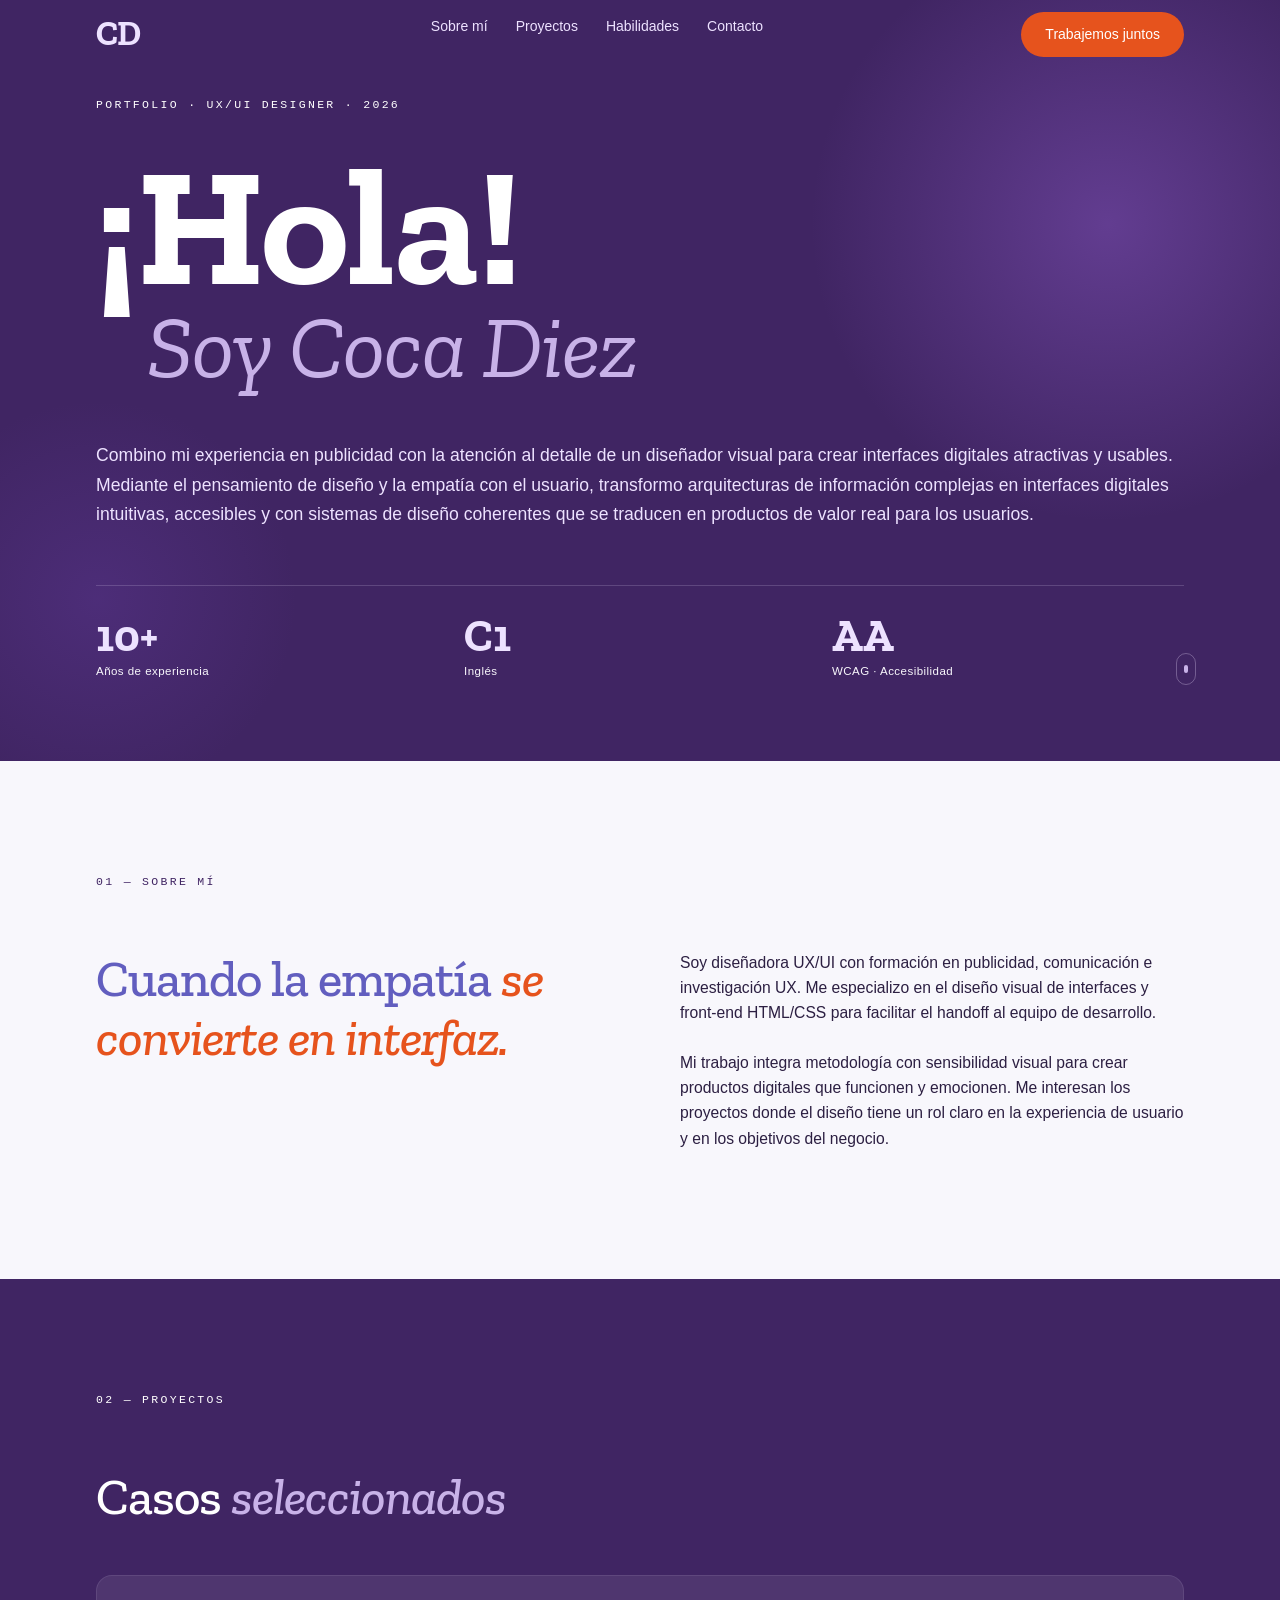
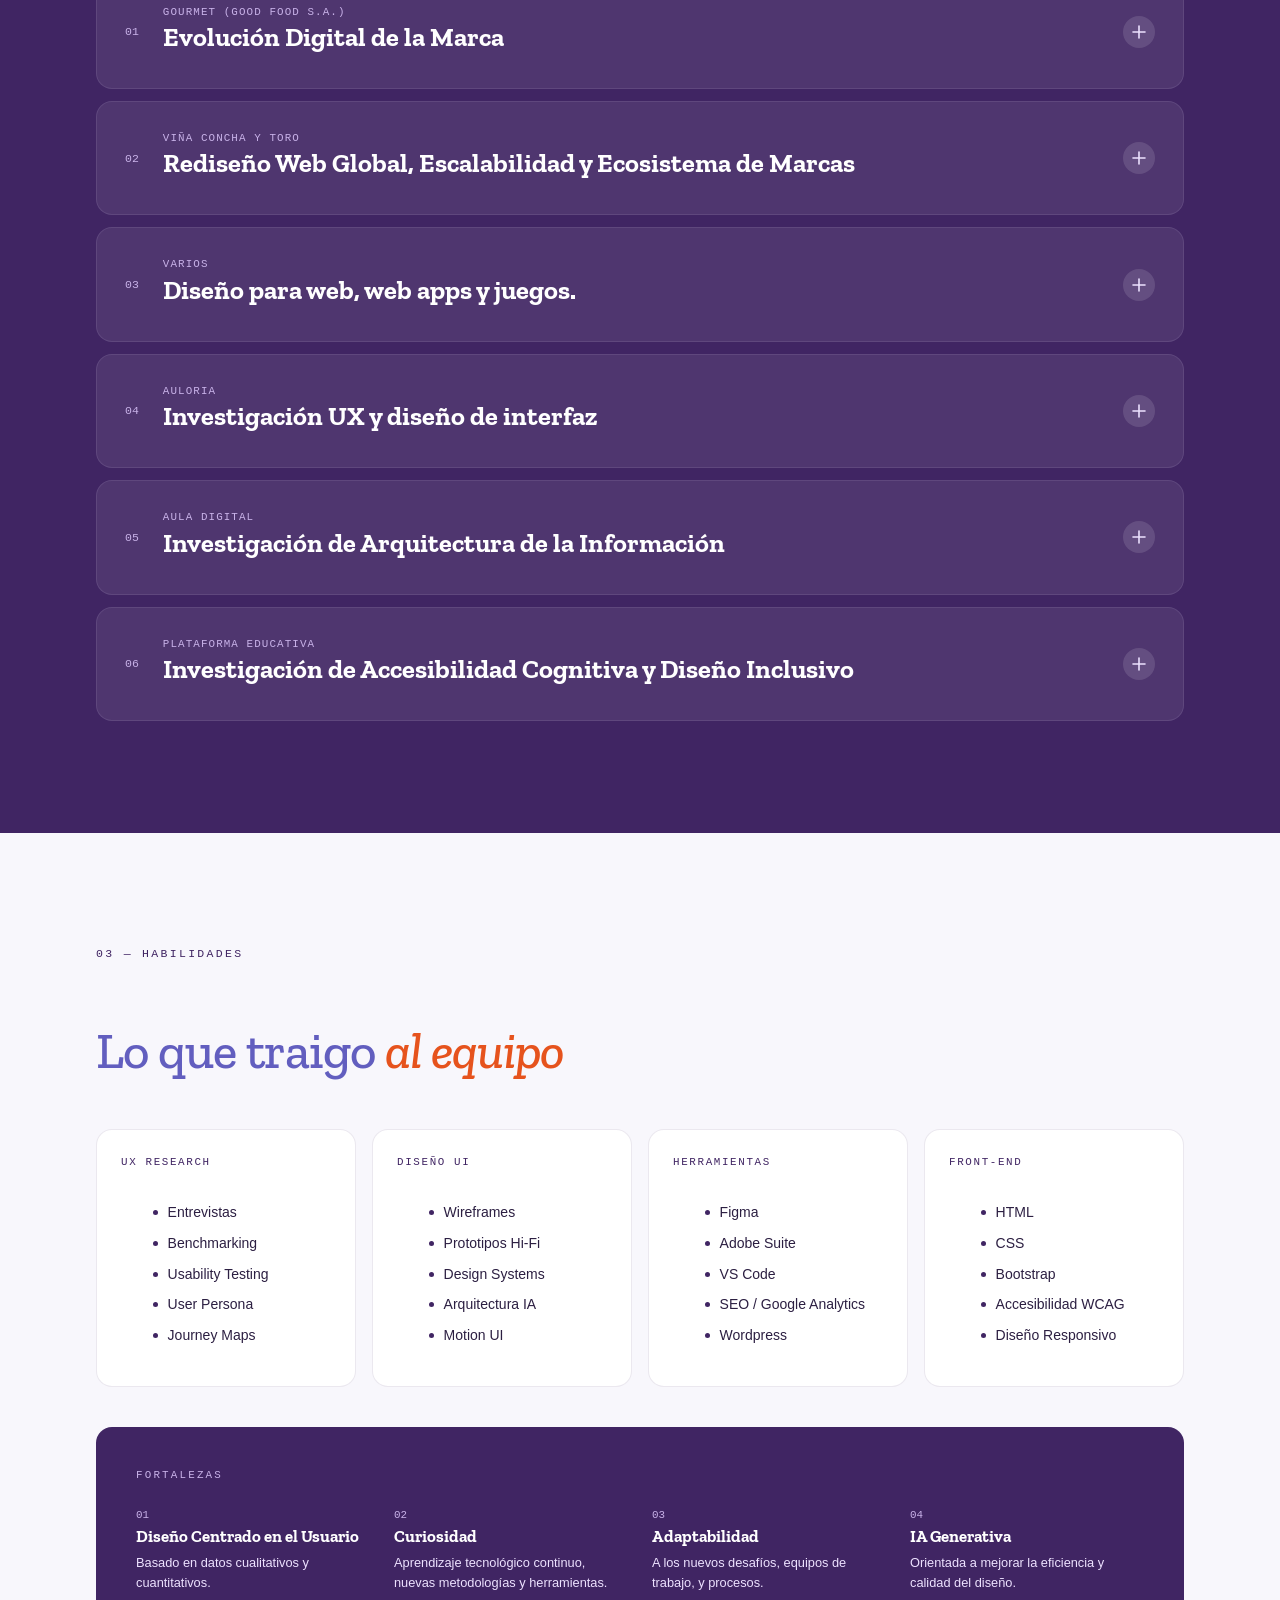
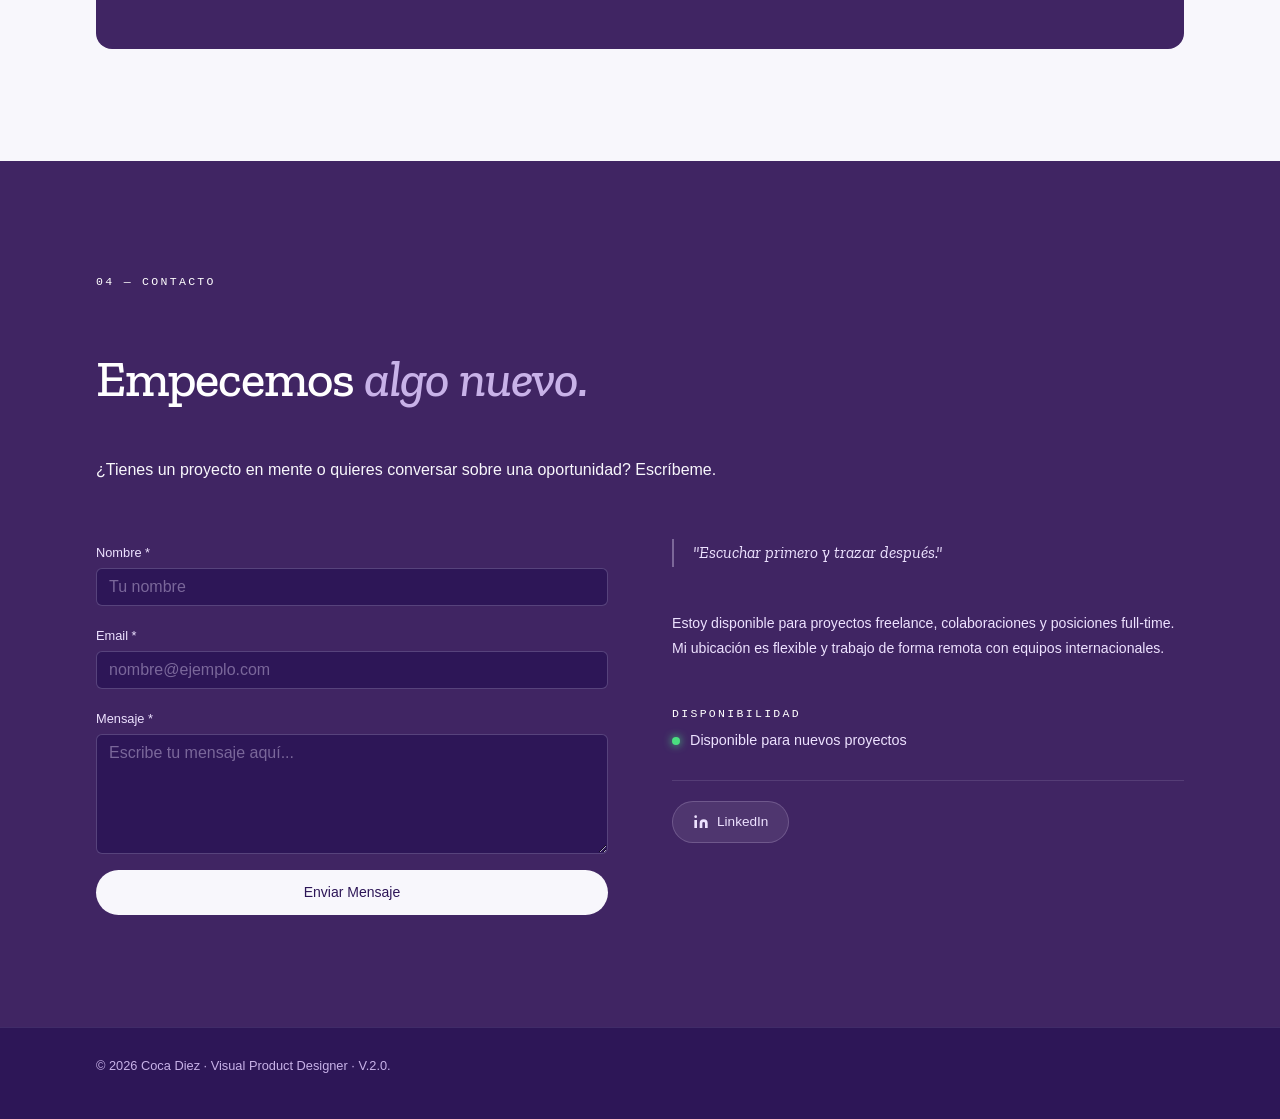
==== index.html @ 9ec03818 "detalles en las etiquetas de proyecto" ====
<!doctype html>
<html lang="es">

<head>
  <meta charset="UTF-8" />
  <link href="https://cdn.jsdelivr.net/npm/bootstrap@5.3.3/dist/css/bootstrap.min.css" rel="stylesheet" />
  <meta name="viewport" content="width=device-width, initial-scale=1.0" />
  <meta name="description"
    content="Coca Diez — Diseñadora especializada en visual design de interfaces para productos digitales." />
  <title>Portfolio · Coca Diez</title>
  <link rel="preconnect" href="https://fonts.googleapis.com" />
  <link rel="preconnect" href="https://fonts.gstatic.com" crossorigin />
  <link
    href="https://fonts.googleapis.com/css2?family=Zilla+Slab:ital,wght@0,400;0,600;0,700;1,400;1,600&family=Ubuntu+Sans:ital,wght@0,300;0,400;0,500;0,600;1,300;1,400&family=Ubuntu+Sans+Mono:wght@400;500&display=swap"
    rel="stylesheet" />
  <link rel="stylesheet" href="portfolio.css" />
  
</head>

<body>
  <a href="#main-content" class="skip-link">Saltar al contenido principal</a>

  <!-- NAV -->
  <header class="custom-nav" id="nav">
    <nav class="custom-nav__inner" aria-label="Navegación principal">
      <a href="#" class="custom-nav__logo" onclick="
            window.scrollTo({ top: 0, behavior: 'smooth' });
            return false;
          " aria-label="Volver al inicio">CD</a>
      <ul class="custom-nav__links">
        <li>
          <a href="#about" class="custom-nav__link" onclick="navSmooth(event, '#about')">Sobre mí</a>
        </li>
        <li>
          <a href="#projects" class="custom-nav__link" onclick="navSmooth(event, '#projects')">Proyectos</a>
        </li>
        <li>
          <a href="#skills" class="custom-nav__link" onclick="navSmooth(event, '#skills')">Habilidades</a>
        </li>
        <li>
          <a href="#contact" class="custom-nav__link" onclick="navSmooth(event, '#contact')">Contacto</a>
        </li>
      </ul>
      <a href="#contact" class="btn btn--solid custom-nav__cta" onclick="navSmooth(event, '#contact')">Trabajemos
        juntos</a>
      <button class="custom-nav__hamburger" id="hamburger" aria-label="Abrir menú" aria-expanded="false"
        aria-controls="mobile-menu">
        <span></span><span></span><span></span>
      </button>
    </nav>
    <div class="custom-nav__mobile" id="mobile-menu" hidden>
      <ul>
        <li>
          <a href="#about" onclick="mobileNav(event, '#about')">Sobre mí</a>
        </li>
        <li>
          <a href="#projects" onclick="mobileNav(event, '#projects')">Proyectos</a>
        </li>
        <li>
          <a href="#skills" onclick="mobileNav(event, '#skills')">Habilidades</a>
        </li>
        <li>
          <a href="#contact" onclick="mobileNav(event, '#contact')">Contacto</a>
        </li>
      </ul>
      <button class="btn btn--solid" onclick="mobileNav(event, '#contact')">
        Trabajemos juntos
      </button>
    </div>
  </header>

  <main id="main-content">
    <!-- HERO -->
    <section class="hero" aria-label="Presentación">
      <div class="hero__glow hero__glow--top" aria-hidden="true"></div>
      <div class="hero__glow hero__glow--bottom" aria-hidden="true"></div>
      <div class="hero__inner">
        <p class="label label--light hero__eyebrow">
          Portfolio · UX/UI Designer · 2026
        </p>
        <h1 class="hero__title" aria-label="Diseño que conecta personas con productos">
          <span class="hero__title-main">¡Hola!</span>
          <span class="hero__title-italic">Soy Coca Diez</span>
        </h1>
        <div class="hero__bottom">
          <p class="hero__bio">
            Combino mi experiencia en publicidad con la atención al detalle de
            un diseñador visual para crear interfaces digitales atractivas y usables. Mediante el pensamiento de
            diseño y la empatía con el usuario, transformo arquitecturas de
            información complejas en interfaces digitales intuitivas, accesibles y con sistemas de diseño coherentes
            que se traducen en productos de valor real para los usuarios.
          </p>
        </div>
        
        <div class="hero__scroll" aria-hidden="true">
          <div class="hero__scroll-dot"></div>
        </div>

        <dl class="hero__stats" aria-label="Estadísticas">
          <div>
            <dt class="hero__stat-num">10+</dt>
            <dd class="hero__stat-label">Años de experiencia</dd>
          </div>
          <div>
            <dt class="hero__stat-num">C1</dt>
            <dd class="hero__stat-label">Inglés</dd>
          </div>
          <div>
            <dt class="hero__stat-num">AA</dt>
            <dd class="hero__stat-label">WCAG · Accesibilidad</dd>
          </div>
        </dl>
      </div>
    </section>

    <!-- ABOUT -->
    <section id="about" class="section section--light" aria-label="Sobre mí">
      <div class="container">
        <p class="label label--dark fade-in">01 — Sobre mí</p>
        <div class="about__grid">
          <div class="fade-in" data-delay="80">
            <h2 class="heading">
              Cuando la empatía <em>se convierte en interfaz.</em>
            </h2>
          </div>
          <div class="about__content fade-in" data-delay="180">
            <p class="body-text">
              Soy diseñadora UX/UI con formación en publicidad, comunicación e investigación UX. Me especializo en el diseño visual de interfaces y front-end HTML/CSS para facilitar el handoff al equipo de desarrollo.
        <br><br>
              Mi trabajo integra metodología con sensibilidad visual para crear productos digitales que funcionen y emocionen. Me interesan los proyectos donde el diseño tiene un rol claro en la experiencia de usuario y en los objetivos del negocio.
            </p>
          </div>
        </div>
      </div>
    </section>

    <!-- PROJECTS -->
    <section id="projects" class="section section--dark" aria-label="Proyectos">
      <div class="container">
        <p class="label label--light fade-in">02 — Proyectos</p>
        <h2 class="heading heading--light fade-in" data-delay="60">
          Casos <em>seleccionados</em>
        </h2>
        <div class="projects__list fade-in" data-delay="120">
          <!-- PROYECTO 1 -->
          <article class="project" tabindex="0" aria-expanded="false" aria-label="Good Food — Caso. Expandir detalles"
            onclick="toggleProject(this)" onkeydown="projectKey(event, this)">
            <div class="project__header">
              <div class="project__meta">
                <span class="project__num" aria-hidden="true">01</span>
                <div>
                  <p class="project__tag">GOURMET (Good Food S.A.)</p>
                  <h3 class="project__title">
                    Evolución Digital de la Marca
                  </h3>
                </div>
              </div>
              <div class="project__toggle" aria-hidden="true">
                <svg width="14" height="14" viewBox="0 0 14 14" fill="none">
                  <path d="M7 1v12M1 7h12" stroke="currentColor" stroke-width="1.6" stroke-linecap="round" />
                </svg>
              </div>
            </div>
            <div class="project__body">
              <div class="project__body-inner">
                <div class="project__gallery">
                  <div class="project__gallery-img-wrapper">
                    <img src="images/24g.webp" alt="Captura del proyecto Good Food 1" class="project__gallery-img"
                      loading="lazy" />
                  </div>
                  <div class="project__gallery-img-wrapper">
                    <img src="images/02g.webp" alt="Captura del proyecto Good Food 2" class="project__gallery-img"
                      loading="lazy" />
                  </div>
                  <div class="project__gallery-img-wrapper">
                    <img src="images/05g.webp" alt="Captura del proyecto Good Food 3" class="project__gallery-img"
                      loading="lazy" />
                  </div>
                  <div class="project__gallery-img-wrapper">
                    <img src="images/08g.webp" alt="Captura del proyecto Good Food 4" class="project__gallery-img"
                      loading="lazy" />
                  </div>
                  <div class="project__gallery-img-wrapper">
                    <img src="images/22g.webp" alt="Captura del proyecto Good Food 5" class="project__gallery-img"
                      loading="lazy" />
                  </div>
                  <div class="project__gallery-img-wrapper">
                    <img src="images/23g.webp" alt="Captura del proyecto Good Food 6" class="project__gallery-img"
                      loading="lazy" />
                  </div>
                  <div class="project__gallery-img-wrapper">
                    <img src="images/10g.webp" alt="Captura del proyecto Good Food 7" class="project__gallery-img"
                      loading="lazy" />
                  </div>
                  <div class="project__gallery-img-wrapper">
                    <img src="images/11g.webp" alt="Captura del proyecto Good Food 8" class="project__gallery-img"
                      loading="lazy" />
                  </div>
                  <div class="project__gallery-img-wrapper">
                    <img src="images/13g.webp" alt="Captura del proyecto Good Food 9" class="project__gallery-img"
                      loading="lazy" />
                  </div>
                  <div class="project__gallery-img-wrapper">
                    <img src="images/14g.webp" alt="Captura del proyecto Good Food 10" class="project__gallery-img"
                      loading="lazy" />
                  </div>
                </div>
                <div class="project__details">
                  <p class="body-text body-text--light">
                    <strong>Contexto y Desafío</strong>
                    Good Food S.A. con su marca de alimentos Gourmet, comenzaba su presencia digital en 2000 con un sitio web. El desafío fue acompañar su crecimiento y evolución tecnológica durante 15 años, adaptándose a nuevas tendencias y necesidades del negocio.
                  </p>
                  <p class="body-text body-text--light">
                    <strong>Rol y Responsabilidades</strong>
                    Como diseñadora UX/UI, fui responsable del diseño de alta fidelidad, de varias versiones del sitio, desarrollo en HTML/CSS, implementación de SEO, diseño y envío de mailings, investigación de usuarios y realización de tests de usabilidad tipo guerrilla para validar y mejorar la experiencia. Iteración con el cliente y asesoría permanente.
                  </p>
                  <p class="body-text body-text--light">
                    <strong>Proceso y Metodología</strong>
                    Introducción temprana de SEO y métricas de Google Analytics para fidelización orgánica. Investigación de usuarios para entender sus necesidades y comportamientos. Tests de usabilidad tipo guerrilla para obtener feedback rápido y mejorar iterativamente los diseños. Creación progresiva de nuevas funciones: mailing mensual, gamificación, tienda online, RRSS integradas (Facebook, YouTube y Twitter) y campañas digitales de lanzamiento de productos nuevos.
                  </p>
                  <p class="body-text body-text--light">
                    Migración del sitio a WordPress en las últimas versiones, cuidando que el capital SEO adquirido no solo se mantuviera, sino que mejorara. Desarrollo de un "tema Gourmet" personalizado para facilitar la creación y edición de páginas mediante templates. Capacitación al cliente para que pudiera gestionar autónomamente la adición de contenido, como recetas, tips de cocina y otros.
                  </p>
                  <p class="body-text body-text--light">
                    <strong>Resultados e Impacto</strong>
                    Arquitectura de la información centrada en el usuario y flujos eficientes. 40.000 suscriptores orgánicos al mailing mensual con suscripciones orgánicas de usuarios activos, con una alta tasa de lectura y bajísima tasa de rebote. Excelente posicionamiento SEO orgánico y crecimiento sostenido de la marca en el ecosistema digital. Cliente empoderado para gestionar contenido digital sin depender del equipo técnico.
                  </p>
                  <ul class="methods" aria-label="Metodologías aplicadas">
                    <li class="method">Design Thinking</li>
                    <li class="method">Arquitectura de la Información</li>
                    <li class="method">HTML/CSS</li>
                    <li class="method">Wordpress</li>
                    <li class="method">SEO</li>
                    <li class="method">Sistema de Diseño</li>
                    <li class="method">Tipografía</li>
                    <li class="method">Color</li>
                  </ul>
                </div>
              </div>
            </div>
          </article>

          <!-- PROYECTO 2 -->
          <article class="project" tabindex="0" aria-expanded="false"
            aria-label="Viña Concha y Toro — Caso. Expandir detalles" onclick="toggleProject(this)"
            onkeydown="projectKey(event, this)">
            <div class="project__header">
              <div class="project__meta">
                <span class="project__num" aria-hidden="true">02</span>
                <div>
                  <p class="project__tag">Viña Concha y Toro</p>
                  <h3 class="project__title">
                    Rediseño Web Global, Escalabilidad y Ecosistema de Marcas
                  </h3>
                </div>
              </div>
              <div class="project__toggle" aria-hidden="true">
                <svg width="14" height="14" viewBox="0 0 14 14" fill="none">
                  <path d="M7 1v12M1 7h12" stroke="currentColor" stroke-width="1.6" stroke-linecap="round" />
                </svg>
              </div>
            </div>
            <div class="project__body">
              <div class="project__body-inner">
                <div class="project__gallery">
                  <div class="project__gallery-img-wrapper">
                    <img src="images/01cyt.webp" alt="Captura del proyecto Viña Concha y Toro 1"
                      class="project__gallery-img" loading="lazy" />
                  </div>
                  <div class="project__gallery-img-wrapper">
                    <img src="images/02cyt.webp" alt="Captura del proyecto Viña Concha y Toro 2"
                      class="project__gallery-img" loading="lazy" />
                  </div>
                  <div class="project__gallery-img-wrapper">
                    <img src="images/04cyt.webp" alt="Captura del proyecto Viña Concha y Toro 3"
                      class="project__gallery-img" loading="lazy" />
                  </div>
                  <div class="project__gallery-img-wrapper">
                    <img src="images/05cyt.webp" alt="Captura del proyecto Viña Concha y Toro 4"
                      class="project__gallery-img" loading="lazy" />
                  </div>
                  <div class="project__gallery-img-wrapper">
                    <img src="images/06cyt.webp" alt="Captura del proyecto Viña Concha y Toro 5"
                      class="project__gallery-img" loading="lazy" />
                  </div>
                  <div class="project__gallery-img-wrapper">
                    <img src="images/07cyt.webp" alt="Captura del proyecto Viña Concha y Toro 6"
                      class="project__gallery-img" loading="lazy" />
                  </div>
                  <div class="project__gallery-img-wrapper">
                    <img src="images/08cyt.webp" alt="Captura del proyecto Viña Concha y Toro 7"
                      class="project__gallery-img" loading="lazy" />
                  </div>
                  <div class="project__gallery-img-wrapper">
                    <img src="images/09cyt.webp" alt="Captura del proyecto Viña Concha y Toro 8"
                      class="project__gallery-img" loading="lazy" />
                  </div>
                  <div class="project__gallery-img-wrapper">
                    <img src="images/11cyt.webp" alt="Captura del proyecto Viña Concha y Toro 9"
                      class="project__gallery-img" loading="lazy" />
                  </div>
                  <div class="project__gallery-img-wrapper">
                    <img src="images/12cyt.webp" alt="Captura del proyecto Viña Concha y Toro 10"
                      class="project__gallery-img" loading="lazy" />
                  </div>
                </div>
                <div class="project__details">
                  <p class="body-text body-text--light">
                    <strong>Contexto y Desafío</strong>
                    La empresa de ingeniería a cargo de crear un CMS propietario para Viña Concha y Toro nos convocó a un equipo de diseño y desarrollo web para apoyarlos con la propuesta visual y el front-end del proyecto. El requerimiento exigía una plataforma bilingüe (inglés y español), una propuesta visual innovadora de alto impacto que proyectara el liderazgo mundial de la marca. Sin embargo, tras un par de años de uso, el motor de contenidos comenzó a presentar frecuentes fallas técnicas que generaban una gran fricción en múltiples tareas. Esto dio paso a una segunda etapa donde se nos encomendó migrar la plataforma a WordPress para resolver la inestabilidad, otorgar independencia en la publicación de contenidos en un proyecto escalable a largo plazo.
                  </p>
                  <p class="body-text body-text--light">
                    <strong>Rol y Responsabilidades</strong>
                    En ambas etapas asumí el rol de Diseñadora UX/UI y fui la responsable de conceptualizar el look and feel, diseñar todas las páginas y secciones, y maquetar los HTML y CSS para su integración en el CMS propietario. En la segunda etapa mantuve estas mismas funciones durante la migración, diseñando luego distintos minisitios y dando mantenimiento al ecosistema.
                  </p>
                  <p class="body-text body-text--light">
                    <strong>Proceso y Metodología</strong>
                    En la primera etapa, se definieron wireframes, se realizaron prototipos, diseño de alta fidelidad, entrega de los archivos HTML y guidelines necesarios para el desarrollo del CMS propietario. Para la segunda fase, cooperé en la transición hacia WordPress migrando la estructura existente, pero incorporando el resultado de iteraciones y mejoras continuas de usabilidad. A partir de esa nueva base, diseñé un sitio para la comunidad del club de fans de la viña y posteriormente, un nuevo minisitio ampliando el alcance a mercados asiáticos con traducción al chino mandarín, coreano y japonés para respaldar la alianza global de la viña con el equipo de fútbol profesional de Inglaterra Manchester United.
                  </p>
                  <p class="body-text body-text--light">
                    <strong>Resultados e Impacto</strong>
                    La migración a WordPress eliminó las fallas del sistema anterior y devolvió la autonomía operativa a los periodistas y encargados de comunicaciones para publicar material en sus respectivas áreas. La flexibilidad del nuevo ecosistema permitió acompañar la expansión internacional de la viña y adaptar su presencia a mercados estratégicos. El proyecto derivó en un servicio recurrente donde diseñé, maqueté y envié un mailing mensual, además de dar mantenimiento continuo durante siete años.
                  </p>
                  <ul class="methods" aria-label="Metodologías aplicadas">
                     <li class="method">Equipo Interdisciplinario</li>
                     <li class="method">Adaptabilidad</li>
                     <li class="method">Entornos Ágiles</li>
                     <li class="method">Wireframes</li>
                    <li class="method">HTML/CSS</li>
                    <li class="method">Adobe Suite</li>
                    <li class="method">Wordpress</li>
                    <li class="method">Guidelines de Diseño</li>
                  </ul>
                </div>
              </div>
            </div>
          </article>

          <!-- PROYECTO 3 -->
          <article class="project" tabindex="0" aria-expanded="false" aria-label="Otros Proyectos"
            onclick="toggleProject(this)" onkeydown="projectKey(event, this)">
            <div class="project__header">
              <div class="project__meta">
                <span class="project__num" aria-hidden="true">03</span>
                <div>
                  <p class="project__tag">Varios</p>
                  <h3 class="project__title">
                    Diseño para web, web apps y juegos.
                  </h3>
                </div>
              </div>
              <div class="project__toggle" aria-hidden="true">
                <svg width="14" height="14" viewBox="0 0 14 14" fill="none">
                  <path d="M7 1v12M1 7h12" stroke="currentColor" stroke-width="1.6" stroke-linecap="round" />
                </svg>
              </div>
            </div>
            <div class="project__body">
              <div class="project__body-inner">
                <div class="project__gallery">
                  <div class="project__gallery-img-wrapper">
                    <img src="images/matetic.webp" alt="Captura del proyecto Viña Matetic" class="project__gallery-img"
                      loading="lazy" />
                  </div>
                  <div class="project__gallery-img-wrapper">
                    <img src="images/f-mayer.webp" alt="Captura del proyecto Muebles Fernando Mayer" class="project__gallery-img"
                      loading="lazy" />
                  </div>
                  <div class="project__gallery-img-wrapper">
                    <img src="images/casabaros.webp" alt="Captura del proyecto Joyería Casabarros" class="project__gallery-img"
                      loading="lazy" />
                  </div>
                  <div class="project__gallery-img-wrapper">
                    <img src="images/casona.webp" alt="Captura del sitio Hotel La Casona" class="project__gallery-img"
                      loading="lazy" />
                  </div>
                  <div class="project__gallery-img-wrapper">
                    <img src="images/aviasur.webp" alt="Captura del sitio Aviasur" class="project__gallery-img"
                      loading="lazy" />
                  </div>
                  <div class="project__gallery-img-wrapper">
                    <img src="images/piar.webp" alt="Captura del sitio Piar Comunicaciones" class="project__gallery-img"
                      loading="lazy" />
                  </div>
                  <div class="project__gallery-img-wrapper">
                    <img src="images/barbie.webp" alt="Captura del juego para Barbie y el Castillo de Diamantes" class="project__gallery-img"
                      loading="lazy" />
                  </div>
                  <div class="project__gallery-img-wrapper">
                    <img src="images/savory.webp" alt="Captura del juego helado Embalao de Savory" class="project__gallery-img"
                      loading="lazy" />
                  </div>
                  <div class="project__gallery-img-wrapper">
                    <img src="images/michelin2.webp" alt="Captura de interface del proyecto Michelin" class="project__gallery-img"
                      loading="lazy" />
                  </div>
                  <div class="project__gallery-img-wrapper">
                    <img src="images/entel3.webp" alt="Captura de aplicación para Entel PCS" class="project__gallery-img"
                      loading="lazy" />
                  </div>
                </div>
                <div class="project__details">
                  <p class="body-text body-text--light">
                    <strong>Otros Proyectos</strong>
                    A lo largo de mi carrera he tenido la oportunidad de colaborar con muchas marcas y empresas, grandes y pequeñas, de una amplia cantidad de sectores, en el diseño de sus productos digitales. Cada proyecto ha sido una oportunidad única para aprender, aplicar metodologías y diseñar soluciones para los más diversos tipos de usuarios y necesidades. Algunos ejemplos:
                  </p>
                  <p class="body-text body-text--light">
                    <strong>Matetic, La Casona y Aviasur:</strong>
                    Diseño, desarrollo y actualización mensual de sitios web. Varias versiones a lo largo de los años.
                  </p>
                  <p class="body-text body-text--light">
                    <strong>Fernando Mayer, Casabarros, La Casona, Piar:</strong>
                    Rediseño de sitios web y arquitectura de la información.
                  </p>
                  <p class="body-text body-text--light">
                    <strong>Barbie:</strong>
                    Diseño de juego online para campaña de lanzamiento de Barbie Diamond Castle.
                  </p>
                  <p class="body-text body-text--light">
                    <strong>Embalao:</strong>
                    Diseño de juego online para lanzamiento del helado "Embalao" de la marca Savory.
                  </p>
                  <p class="body-text body-text--light">
                    <strong>Michelin:</strong>
                    Interfaz de usuario para aplicación. Interpretación de datos y monitoreo de estado de neumáticos mineros.
                  </p>
                  <p class="body-text body-text--light">
                    <strong>Entel PCS:</strong>
                    Aplicación web recomendador de planes de telefonía celular.
                  </p>
                  <ul class="methods" aria-label="Metodologías aplicadas">
                    <li class="method">Entornos Ágiles</li>
                    <li class="method">Visual Design</li>
                    <li class="method">Design Thinking</li>
                    <li class="method">Arquitectura de la Información</li>
                    <li class="method">Adobe Suite</li>
                    <li class="method">Color</li>
                    <li class="method">Tipografía</li>
                    <li class="method">Layout</li>
                    <li class="method">Alta Fidelidad</li>
                  </ul>
                </div>
              </div>
            </div>
          </article>

          <!-- PROYECTO 4 -->
          <article class="project" tabindex="0" aria-expanded="false" aria-label="Auloria — EdTech. Expandir detalles"
            onclick="toggleProject(this)" onkeydown="projectKey(event, this)">
            <div class="project__header">
              <div class="project__meta">
                <span class="project__num" aria-hidden="true">04</span>
                <div>
                  <p class="project__tag">Auloria</p>
                  <h3 class="project__title">Investigación UX y diseño de interfaz</h3>
                </div>
              </div>
              <div class="project__toggle" aria-hidden="true">
                <svg width="14" height="14" viewBox="0 0 14 14" fill="none">
                  <path d="M7 1v12M1 7h12" stroke="currentColor" stroke-width="1.6" stroke-linecap="round" />
                </svg>
              </div>
            </div>
            <div class="project__body">
              <div class="project__body-inner">
                <div class="project__gallery">
                  <div class="project__gallery-img-wrapper">
                    <img src="images/Auloria-01.webp" alt="Captura del proyecto Auloria 1" class="project__gallery-img"
                      loading="lazy" />
                  </div>
                  <div class="project__gallery-img-wrapper">
                    <img src="images/Auloria-02b.webp" alt="Captura del proyecto Auloria 2" class="project__gallery-img"
                      loading="lazy" />
                  </div>
                  <div class="project__gallery-img-wrapper">
                    <img src="images/Auloria-04.webp" alt="Captura del proyecto Auloria 3" class="project__gallery-img"
                      loading="lazy" />
                  </div>
                  <div class="project__gallery-img-wrapper">
                    <img src="images/Auloria-11.webp" alt="Captura del proyecto Auloria 4" class="project__gallery-img"
                      loading="lazy" />
                  </div>
                  <div class="project__gallery-img-wrapper">
                    <img src="images/Auloria-10.webp" alt="Captura del proyecto Auloria 5" class="project__gallery-img"
                      loading="lazy" />
                  </div>
                  <div class="project__gallery-img-wrapper">
                    <img src="images/Auloria-09.webp" alt="Captura del proyecto Auloria 6" class="project__gallery-img"
                      loading="lazy" />
                  </div>
                </div>
                <div class="project__details">
                  <p class="body-text body-text--light">
                    <strong>Contexto y Desafío</strong>
                    Auloria presentaba problemas de usabilidad, navegación confusa y saturación técnica que provocaban alta carga cognitiva e inscripciones frustradas. El desafío consistió en transformar la interfaz en una experiencia intuitiva, clara y adaptable a distintos dispositivos.
                  </p>
                  <p class="body-text body-text--light">
                    <strong>Rol y Responsabilidades</strong>
                    Como Diseñadora UX/UI y Visual, participé en la evaluación heurística, definición de los User Personas y estructuración del sistema de diseño bajo la metodología Atomic Design. Participé en el diseño de la interfaz de alta fidelidad y ejecuté las pruebas de usabilidad en Maze.
                  </p>
                  <p class="body-text body-text--light">
                    <strong>Proceso y Metodología</strong>
                    Inicié identificando fallos clave como la falta de feedback en el carrito y el desorden en la cabecera. Reestructuré las pantallas usando patrones de lectura F y Z, construí componentes modulares accesibles y validé el prototipo con usuarios en un test cuantitativo y cualitativo.
                  </p>
                  <p class="body-text body-text--light">
                    <strong>Resultados e Impacto</strong>
                    A pesar de una percepción positiva inicial, las métricas revelaron un cincuenta por ciento de clics erróneos debido al sesgo de cortesía. Iteré la solución agregando confirmaciones inmediatas al seleccionar cursos y entregué un sistema responsivo listo para escalar.
                  </p>
                  <ul class="methods" aria-label="Metodologías aplicadas">
                    <li class="method">Investigación de Usuarios</li>
                    <li class="method">Figma</li>
                    <li class="method">Análisis Heurístico</li>
                    <li class="method">User Personas</li>
                    <li class="method">User Journey Map</li>
                    <li class="method">Alta Fidelidad</li>
                    <li class="method">Guidelines</li>
                    <li class="method">Sistema de Diseño</li>
                  </ul>
                </div>
              </div>
            </div>
          </article>

          <!-- PROYECTO 5 -->
          <article class="project" tabindex="0" aria-expanded="false"
            aria-label="Aula Digital — IA · Arquitectura. Expandir detalles" onclick="toggleProject(this)"
            onkeydown="projectKey(event, this)">
            <div class="project__header">
              <div class="project__meta">
                <span class="project__num" aria-hidden="true">05</span>
                <div>
                  <p class="project__tag">Aula Digital</p>
                  <h3 class="project__title">Investigación de Arquitectura de la Información</h3>
                </div>
              </div>
              <div class="project__toggle" aria-hidden="true">
                <svg width="14" height="14" viewBox="0 0 14 14" fill="none">
                  <path d="M7 1v12M1 7h12" stroke="currentColor" stroke-width="1.6" stroke-linecap="round" />
                </svg>
              </div>
            </div>
            <div class="project__body">
              <div class="project__body-inner">
                <div class="project__gallery">
                  <div class="project__gallery-img-wrapper">
                    <img src="images/aula-01.webp" alt="Captura del proyecto Aula Digital 1"
                      class="project__gallery-img" loading="lazy" />
                  </div>
                  <div class="project__gallery-img-wrapper">
                    <img src="images/aula-003.webp" alt="Captura del proyecto Aula Digital 2"
                      class="project__gallery-img" loading="lazy" />
                  </div>
                  <div class="project__gallery-img-wrapper">
                    <img src="images/aula-004.webp" alt="Captura del proyecto Aula Digital 3"
                      class="project__gallery-img" loading="lazy" />
                  </div>
                  <div class="project__gallery-img-wrapper">
                    <img src="images/aula-005.webp" alt="Captura del proyecto Aula Digital 4"
                      class="project__gallery-img" loading="lazy" />
                  </div>
                  <div class="project__gallery-img-wrapper">
                    <img src="images/aula-006.webp" alt="Captura del proyecto Aula Digital 5"
                      class="project__gallery-img" loading="lazy" />
                  </div>
                  <div class="project__gallery-img-wrapper">
                    <img src="images/aula-007.jpg" alt="Captura del proyecto Aula Digital 6"
                      class="project__gallery-img" loading="lazy" />
                  </div>
                  <div class="project__gallery-img-wrapper">
                    <img src="images/aula-008.webp" alt="Captura del proyecto Aula Digital 7"
                      class="project__gallery-img" loading="lazy" />
                  </div>
                  <div class="project__gallery-img-wrapper">
                    <img src="images/aula-009.webp" alt="Captura del proyecto Aula Digital 8"
                      class="project__gallery-img" loading="lazy" />
                  </div>
                </div>
                <div class="project__details">
                  <p class="body-text body-text--light">
                    <strong>Contexto y Desafío</strong>
                    La plataforma presentaba problemas de navegación y organización de contenidos que generaban confusión en los usuarios:
                  </p>
                  <p class="body-text body-text--light">
                    • Dificultad para encontrar cursos específicos<br>
                    • Estructura poco clara y jerarquía confusa<br>
                    • Desorientación en tareas clave como búsqueda y gestión de cuenta
                  </p>
                  <p class="body-text body-text--light">
                    Esto generaba fricción cognitiva, pérdida de tiempo y una experiencia poco eficiente. El desafío fue diseñar una arquitectura de información limpia para seleccionar opciones en pocos clics.
                  </p>
                  <p class="body-text body-text--light">
                    <strong>Rol y Responsabilidades</strong>
                    Participé como UX Researcher y Arquitecta de la Información, análisis competitivo, test iniciales, mapeo de servicios y la investigación del modelo mental del usuario. Diseñé el mapa de navegación, los wireframes y coordiné los Tree Testing.
                  </p>
                  <p class="body-text body-text--light">
                    <strong>Proceso y Metodología</strong>
                    Análisis de la competencia y ejecución de un test de guerrilla que registró hasta noventa y ocho segundos de demora por tarea. Con el perfil de un usuario con tiempo limitado, realicé un Card Sorting que dividió el sitio en tres bloques claros y estructuré una propuesta validada mediante Tree Testing.
                  </p>
                  <p class="body-text body-text--light">
                    <strong>Resultados e Impacto</strong>
                    • 42.9% tasa de éxito general en navegación<br>
                    • 85.7% acierto en primer clic en sección principal (Explorar)<br>
                    • Identificación de puntos críticos de confusión en navegación profunda, ambigüedad en etiquetas y detección de “fugas” hacia secciones incorrectas.
                  </p>
                  <p class="body-text body-text--light">
                    Estos resultados evidenciaron la necesidad de mejorar la organización, navegación, etiquetado y búsqueda lo que se pudo aplicar a un nuevo flujo de usuarios y un nuevo mapa del sitio como resultado final.
                  </p>
                  <ul class="methods" aria-label="Metodologías aplicadas">
                     <li class="method">Benchmark</li>
                     <li class="method">Mapeo de Servicios</li>
                     <li class="method">Card Sorting</li>
                    <li class="method">Tree Testing</li>
                    <li class="method">Site Map</li>
                    <li class="method">Pruebas de Usabilidad</li>
                  </ul>
                </div>
              </div>
            </div>
          </article>

          <!-- PROYECTO 6 -->
          <article class="project" tabindex="0" aria-expanded="false"
            aria-label="Aula Digital Research — UX Research · Accesibilidad. Expandir detalles"
            onclick="toggleProject(this)" onkeydown="projectKey(event, this)">
            <div class="project__header">
              <div class="project__meta">
                <span class="project__num" aria-hidden="true">06</span>
                <div>
                  <p class="project__tag">Plataforma educativa</p>
                  <h3 class="project__title">Investigación de Accesibilidad Cognitiva y Diseño Inclusivo</h3>
                </div>
              </div>
              <div class="project__toggle" aria-hidden="true">
                <svg width="14" height="14" viewBox="0 0 14 14" fill="none">
                  <path d="M7 1v12M1 7h12" stroke="currentColor" stroke-width="1.6" stroke-linecap="round" />
                </svg>
              </div>
            </div>
            <div class="project__body">
              <div class="project__body-inner">
                <div class="project__gallery">
                  <div class="project__gallery-img-wrapper">
                    <img src="images/UX4ALL-1.webp" alt="Captura del proyecto Aula Digital Research 1"
                      class="project__gallery-img" loading="lazy" />
                  </div>
                  <div class="project__gallery-img-wrapper">
                    <img src="images/UX4ALL-2.webp" alt="Captura del proyecto Aula Digital Research 2"
                      class="project__gallery-img" loading="lazy" />
                  </div>
                  <div class="project__gallery-img-wrapper">
                    <img src="images/UX4ALL-3.webp" alt="Captura del proyecto Aula Digital Research 3"
                      class="project__gallery-img" loading="lazy" />
                  </div>
                  <div class="project__gallery-img-wrapper">
                    <img src="images/UX4ALL-4.webp" alt="Captura del proyecto Aula Digital Research 4"
                      class="project__gallery-img" loading="lazy" />
                  </div>
                  <div class="project__gallery-img-wrapper">
                    <img src="images/UX4ALL-5.webp" alt="Captura del proyecto Aula Digital Research 5"
                      class="project__gallery-img" loading="lazy" />
                  </div>
                  <div class="project__gallery-img-wrapper">
                    <img src="images/UX4ALL-6.webp" alt="Captura del proyecto Aula Digital Research 6"
                      class="project__gallery-img" loading="lazy" />
                  </div>
                  <div class="project__gallery-img-wrapper">
                    <img src="images/UX4ALL-7.webp" alt="Captura del proyecto Aula Digital Research 7"
                      class="project__gallery-img" loading="lazy" />
                  </div>
                  <div class="project__gallery-img-wrapper">
                    <img src="images/UX4ALL-8.webp" alt="Captura del proyecto Aula Digital Research 8"
                      class="project__gallery-img" loading="lazy" />
                  </div>
                  <div class="project__gallery-img-wrapper">
                    <img src="images/UX4ALL-9.webp" alt="Captura del proyecto Aula Digital Research 9"
                      class="project__gallery-img" loading="lazy" />
                  </div>
                  <div class="project__gallery-img-wrapper">
                    <img src="images/UX4ALL-10.webp" alt="Captura del proyecto Aula Digital Research 10"
                      class="project__gallery-img" loading="lazy" />
                  </div>
                </div>
                <div class="project__details">
                  <p class="body-text body-text--light">
                    <strong>Contexto y Desafío</strong>
                    Las plataformas de aprendizaje digital suelen presentar sobrecarga informativa, falta de contraste y arquitecturas confusas que dificultan el estudio. El reto fue aplicar investigación cualitativa bajo el enfoque del Diseño Centrado en el Usuario para identificar problemas reales de accesibilidad visual y cognitiva, demostrando que una interfaz predecible y limpia beneficia a todo tipo de estudiantes.
                  </p>
                  <p class="body-text body-text--light">
                    <strong>Rol y Responsabilidades</strong>
                    Como investigadora UX y diseñadora de interacción, colaboré en la conducción de 3 de las 8 entrevistas semiestructuradas, realicé el análisis comparativo de la competencia y participé en la creación del mapa del sitio, wireframes en Balsamiq, pruebas de usabilidad y evaluación heurística.
                  </p>
                  <p class="body-text body-text--light">
                    <strong>Proceso y Metodología</strong>
                    La investigación inició con entrevistas para detectar problemas de usabilidad e inconsistencias en plataformas actuales. Con la evidencia cualitativa y el mapa de viaje del usuario, realizamos sesiones de bocetado rápido, definimos la estructura del sitio e implementamos un prototipo en baja fidelidad que fue evaluado mediante los 10 principios heurísticos de Nielsen.
                  </p>
                  <p class="body-text body-text--light">
                    <strong>Resultados e Impacto</strong>
                    La evaluación heurística reflejó un promedio de 1,4 (problemas cosméticos a menores), confirmando una propuesta funcional sin fallos críticos. El estudio permitió definir acciones clave como la inclusión de un modo de alta concentración, confirmaciones en flujos de pago y etiquetas textuales claras para reducir la carga mental, incorporando personas, journey maps y recomendaciones WCAG 2.1 AA.
                  </p>
                  <ul class="methods" aria-label="Metodologías aplicadas">
                    <li class="method">Entrevistas a Usuarios</li>
                    <li class="method">Benchmark</li>
                    <li class="method">Diseño Centrado en el Usuario</li>
                    <li class="method">Flujos de Usuario</li>
                    <li class="method">Sketch</li>
                    <li class="method">Wireframe</li>
                    <li class="method">Pruebas de Usabilidad</li>
                    <li class="method">Journey Map</li>
                    <li class="method">WCAG 2.1 AAA</li>
                  </ul>
                </div>
              </div>
            </div>
          </article>
        </div>
      </div>
    </section>

    <!-- SKILLS -->
    <section id="skills" class="section section--light" aria-label="Habilidades">
      <div class="container">
        <p class="label label--dark fade-in">03 — Habilidades</p>
        <h2 class="heading fade-in" data-delay="60">
          Lo que traigo <em>al equipo</em>
        </h2>
        <div class="skills__grid">
          <div class="skill-card fade-in" data-delay="0">
            <p class="skill-card__label">UX Research</p>
            <ul>
              <li>Entrevistas</li>
              <li>Benchmarking</li>
              <li>Usability Testing</li>
              <li>User Persona</li>
              <li>Journey Maps</li>
            </ul>
          </div>
          <div class="skill-card fade-in" data-delay="70">
            <p class="skill-card__label">Diseño UI</p>
            <ul>
              <li>Wireframes</li>
              <li>Prototipos Hi-Fi</li>
              <li>Design Systems</li>
              <li>Arquitectura IA</li>
              <li>Motion UI</li>
            </ul>
          </div>
          <div class="skill-card fade-in" data-delay="140">
            <p class="skill-card__label">Herramientas</p>
            <ul>
              <li>Figma</li>
              <li>Adobe Suite</li>
              <li>VS Code</li>
              <li>SEO / Google Analytics</li>
              <li>Wordpress</li>
            </ul>
          </div>
          <div class="skill-card fade-in" data-delay="210">
            <p class="skill-card__label">Front-End</p>
            <ul>
              <li>HTML</li>
              <li>CSS</li>
              <li>Bootstrap</li>
              <li>Accesibilidad WCAG</li>
              <li>Diseño Responsivo</li>
            </ul>
          </div>
        </div>
        <div class="process fade-in" data-delay="280">
          <p class="process__eyebrow">Fortalezas</p>
          <div class="process__steps">
            <div class="process__step">
              <span class="process__num">01</span><strong>Diseño Centrado en el Usuario</strong>
              <p>Basado en datos cualitativos y cuantitativos.</p>
            </div>
            <div class="process__step">
              <span class="process__num">02</span><strong>Curiosidad</strong>
              <p>Aprendizaje tecnológico continuo, nuevas metodologías y herramientas.</p>
            </div>
            <div class="process__step">
              <span class="process__num">03</span><strong>Adaptabilidad</strong>
              <p>A los nuevos desafíos, equipos de trabajo, y procesos.</p>
            </div>
            <div class="process__step">
              <span class="process__num">04</span><strong>IA Generativa</strong>
              <p>Orientada a mejorar la eficiencia y calidad del diseño.</p>
            </div>
          </div>
        </div>
      </div>
    </section>

    <!-- CONTACT -->
    <section id="contact" class="section section--dark" aria-label="Contacto">
      <div class="container">
        <p class="label label--light fade-in">04 — Contacto</p>
        <h2 class="heading heading--light fade-in" data-delay="60">
          Empecemos <em>algo nuevo.</em>
        </h2>
        <p class="contact__intro fade-in" data-delay="100">
          ¿Tienes un proyecto en mente o quieres conversar sobre una
          oportunidad? Escríbeme.
        </p>
        <div class="contact__grid">
          <form class="contact__intro fade-in" data-delay="100" id="contactForm" action="https://formsubmit.co/cocadiez@gmail.com" method="POST">
            <label for="nombre" class="etiqueta">Nombre *</label>
            <div class="mb-3">
              <input type="text" name="nombre" class="form-control" id="nombre" placeholder="Tu nombre" required />
              <div class="invalid-feedback">Ingresa tu nombre.</div>
            </div>

            <label for="email" class="etiqueta">Email *</label>
            <div class="mb-3">
              <input type="email" name="email" class="form-control" id="email" placeholder="nombre@ejemplo.com" required />
              <div class="invalid-feedback">Ingresa un email válido.</div>
            </div>

            <label for="mensaje" class="etiqueta">Mensaje *</label>
            <div class="mb-3">
              <textarea name="mensaje" class="form-control" placeholder="Escribe tu mensaje aquí..." id="mensaje"
                style="height: 120px" required></textarea>
              <div class="invalid-feedback">Escribe un mensaje.</div>
            </div>

            <input type="hidden" name="_subject" value="Nuevo mensaje desde tu portafolio" />
            <input type="hidden" name="_captcha" value="false" />

            <button type="submit" class="btn btn--solid btn--full contact-submit-btn">
              Enviar Mensaje
            </button>

            <div id="formAlert" class="alert d-none mt-3" role="alert" aria-live="polite"></div>
          </form>

          <div class="contact__sidebar fade-in" data-delay="200">
            <blockquote class="contact__quote">
              "Escuchar primero y trazar después."
            </blockquote>
            <p class="body-text body-text--muted">
              Estoy disponible para proyectos freelance, colaboraciones y
              posiciones full-time. Mi ubicación es flexible y trabajo de
              forma remota con equipos internacionales.
            </p>
            <div class="contact__avail">
              <p class="label label--light" style="margin-bottom: 0.5rem">
                Disponibilidad
              </p>
              <div class="contact__avail-row">
                <span class="avail-dot" aria-hidden="true"></span><span>Disponible para nuevos proyectos</span>
              </div>
            </div>
            <div class="contact__social">
              <a href="https://www.linkedin.com/in/mary-luz-diez-i-13644645" target="_blank" rel="noopener noreferrer"
                class="social-btn" aria-label="Ver perfil de LinkedIn">
                <svg width="16" height="16" viewBox="0 0 24 24" fill="currentColor" aria-hidden="true">
                  <path
                    d="M16 8a6 6 0 0 1 6 6v7h-4v-7a2 2 0 0 0-2-2 2 2 0 0 0-2 2v7h-4v-7a6 6 0 0 1 6-6zM2 9h4v12H2z" />
                  <circle cx="4" cy="4" r="2" />
                </svg>
                LinkedIn</a>
            </div>
          </div>
        </div>
      </div>
    </section>
  </main>

  <footer class="footer">
    <div class="container footer__inner">
      <p>© 2026 Coca Diez · Visual Product Designer · V.2.0. </p>
    </div>
  </footer>

  <script>
    const nav = document.getElementById("nav");
    window.addEventListener(
      "scroll",
      () => nav.classList.toggle("custom-nav--scrolled", window.scrollY > 40),
      { passive: true },
    );

    function navSmooth(e, href) {
      e.preventDefault();
      document
        .querySelector(href)
        ?.scrollIntoView({ behavior: "smooth", block: "start" });
    }

    const hamburger = document.getElementById("hamburger");
    const mobileMenu = document.getElementById("mobile-menu");
    hamburger.addEventListener("click", () => {
      const open = hamburger.getAttribute("aria-expanded") === "true";
      hamburger.setAttribute("aria-expanded", String(!open));
      hamburger.setAttribute(
        "aria-label",
        open ? "Abrir menú" : "Cerrar menú"
      );
      mobileMenu.setAttribute("aria-hidden", String(open));
      mobileMenu.toggleAttribute("hidden", open);
      mobileMenu.classList.toggle("custom-nav__mobile--open", !open);
      hamburger.classList.toggle("custom-nav__hamburger--open", !open);
    });

    function mobileNav(e, href) {
      e.preventDefault();
      hamburger.setAttribute("aria-expanded", "false");
      hamburger.setAttribute("aria-label", "Abrir menú");
      mobileMenu.setAttribute("aria-hidden", "true");
      mobileMenu.setAttribute("hidden", "");
      mobileMenu.classList.remove("custom-nav__mobile--open");
      hamburger.classList.remove("custom-nav__hamburger--open");
      document
        .querySelector(href)
        ?.scrollIntoView({ behavior: "smooth", block: "start" });
    }

    function toggleProject(el) {
      const isOpen = el.getAttribute("aria-expanded") === "true";
      el.setAttribute("aria-expanded", String(!isOpen));
      el.classList.toggle("project--open", !isOpen);
    }
    function projectKey(e, el) {
      if (e.key === "Enter" || e.key === " ") {
        e.preventDefault();
        toggleProject(el);
      }
    }

    const io = new IntersectionObserver(
      (entries) => {
        entries.forEach((en) => {
          if (en.isIntersecting) {
            setTimeout(
              () => en.target.classList.add("fade-in--visible"),
              Number(en.target.dataset.delay || 0),
            );
            io.unobserve(en.target);
          }
        });
      },
      { threshold: 0.08, rootMargin: "0px 0px -50px 0px" },
    );
    document.querySelectorAll(".fade-in").forEach((el) => io.observe(el));

    const dot = document.querySelector(".hero__scroll-dot");
    let t = 0;
    (function tick() {
      t += 0.02;
      if (dot) dot.style.transform = `translateY(${Math.sin(t) * 6}px)`;
      requestAnimationFrame(tick);
    })();

    // ========== FORMULARIO DE CONTACTO ==========
    document.addEventListener("DOMContentLoaded", function () {
      const form = document.getElementById("contactForm");
      const alertBox = document.getElementById("formAlert");
      const button = form?.querySelector("button[type='submit']");

      if (!form) {
        console.error("Formulario no encontrado");
        return;
      }

      const inputs = form.querySelectorAll(".form-control");
      inputs.forEach((input) => {
        input.addEventListener("blur", function () {
          if (this.value.trim()) {
            this.classList.remove("is-invalid");
            this.classList.add("is-valid");
          } else {
            this.classList.remove("is-valid");
          }
        });

        input.addEventListener("input", function () {
          if (this.value.trim()) {
            this.classList.remove("is-invalid");
            this.classList.add("is-valid");
          }
        });
      });

      form.addEventListener("submit", async function (event) {
        event.preventDefault();

        const nombre = form.querySelector("#nombre");
        const email = form.querySelector("#email");
        const mensaje = form.querySelector("#mensaje");

        let isValid = true;

        [nombre, email, mensaje].forEach((el) => {
          el.classList.remove("is-valid", "is-invalid");
        });

        if (!nombre.value.trim()) {
          nombre.classList.add("is-invalid");
          isValid = false;
        } else {
          nombre.classList.add("is-valid");
        }

        if (!email.value.trim() || !email.value.includes("@")) {
          email.classList.add("is-invalid");
          isValid = false;
        } else {
          email.classList.add("is-valid");
        }

        if (!mensaje.value.trim()) {
          mensaje.classList.add("is-invalid");
          isValid = false;
        } else {
          mensaje.classList.add("is-valid");
        }

        if (!isValid) {
          alertBox.classList.remove("d-none");
          alertBox.classList.add("alert-danger");
          alertBox.innerText =
            "Por favor completa todos los campos correctamente.";
          return;
        }

        button.innerText = "Enviando...";
        button.disabled = true;
        alertBox.classList.add("d-none");

        // Solución: Convertir Form Data a Objeto JSON para FormSubmit
        const formDataObject = Object.fromEntries(new FormData(form));

        try {
          const response = await fetch(form.action, {
            method: "POST",
            headers: {
              "Content-Type": "application/json",
              "Accept": "application/json"
            },
            body: JSON.stringify(formDataObject)
          });

          if (response.ok) {
            alertBox.classList.remove("d-none", "alert-danger");
            alertBox.classList.add("alert-success");
            alertBox.innerText =
              "¡Mensaje enviado correctamente! Te responderé lo antes posible.";
            form.reset();
            form.querySelectorAll(".form-control").forEach((el) => {
              el.classList.remove("is-valid", "is-invalid");
            });
          } else {
            throw new Error("Respuesta de red no ok");
          }
        } catch (error) {
          alertBox.classList.remove("d-none", "alert-success");
          alertBox.classList.add("alert-danger");
          alertBox.innerText = "Error al enviar. Intenta nuevamente.";
        }

        button.innerText = "Enviar Mensaje";
        button.disabled = false;
      });
    });
  </script>
</body>

</html>
---- portfolio.css ----
/* ── Reset & base ──────────────────────────────────────────────────────────── */
*, *::before, *::after { box-sizing: border-box; margin: 0; padding: 0; }
html { font-size: 16px; scroll-behavior: smooth; }
body { font-family: 'Ubuntu Sans', sans-serif; background: #F8F7FC; color: #1A0A2E; overflow-x: hidden; -webkit-font-smoothing: antialiased; }
img { display: block; max-width: 100%; }
ul { list-style: none; }
a { text-decoration: none; }
button { font-family: inherit; }

/* ── Design tokens ─────────────────────────────────────────────────────────── */
:root {
  --purple:      #402563;
  --purple-deep: #2D1657;
  --purple-light: #625EBF;
  --lavender-hi: #EDE2FF;
  --lavender-md: #C8B2E8;
  --light-bg:    #F8F7FC;
  --dark-text:   #1A0A2E;
  --body-text:   #2C1F42; 
  --acento:      #E6531D;
  --serif:       'Zilla Slab', serif;
  --sans:        'Ubuntu Sans', sans-serif;
  --mono:        'Ubuntu Sans Mono', monospace;
  --radius:      1rem;
  --radius-sm:   0.75rem;
  --max-w:       72rem;
  --px:          1.25rem;
}
@media (min-width: 640px)  { :root { --px: 1.5rem; } }
@media (min-width: 1024px) { :root { --px: 2rem; } }

/* ── Skip link ─────────────────────────────────────────────────────────────── */
.skip-link {
  position: fixed; top: 1rem; left: 1rem; z-index: 200;
  padding: .5rem 1rem; border-radius: .5rem;
  background: #fff; color: var(--purple);
  font-family: var(--sans); font-size: .875rem; font-weight: 700;
  transform: translateY(-150%); transition: transform .2s;
}
.skip-link:focus { transform: translateY(0); }

/* ── Fade-in animation ─────────────────────────────────────────────────────── */
.fade-in { opacity: 0; transform: translateY(24px); transition: opacity .6s ease, transform .6s ease; }
.fade-in--visible { opacity: 1; transform: translateY(0); }

/* ── Typography helpers ────────────────────────────────────────────────────── */
.label {
  font-family: var(--mono);
  font-size: .72rem;
  letter-spacing: .2em;
  text-transform: uppercase;
  margin-bottom: 1.25rem;
  display: block;
  font-weight: 500;
}
.label--dark  { color: var(--purple); }
.label--light { color: #fff; }

.heading {
  font-family: var(--serif);
  font-size: clamp(1.9rem, 5vw, 3.2rem);
  line-height: 1.15;
  letter-spacing: -.02em;
  color: var(--purple-light);
}
.heading em { font-style: italic; color: var(--acento); }
.heading--light { color: #fff; }
.heading--light em { color: var(--lavender-md); }

.body-text { font-family: var(--sans); color: var(--body-text); line-height: 1.6; font-size: .98rem; }
.body-text + .body-text { margin-top: .75rem; }
.body-text--light { color: var(--lavender-hi); }
.body-text--muted { color: var(--lavender-hi); font-size: .88rem; line-height: 1.78; }

/* ── Buttons ───────────────────────────────────────────────────────────────── */
.btn {
  display: inline-flex; align-items: center; justify-content: center; gap: .5rem;
  padding: .75rem 1.5rem; border-radius: 999px; border: none; cursor: pointer;
  font-family: var(--sans); font-size: .875rem; font-weight: 500;
  transition: opacity .2s, transform .15s;
  text-decoration: none;
}
.btn:active { transform: scale(.96); }
.btn--solid   { background: var(--acento); color: #ffffff; }
.btn--full    { width: 100%; }
.btn:hover { opacity: .9; }
.btn:focus-visible { outline: 2px solid #fff; outline-offset: 3px; }
.btn--solid:hover {background: var(--acento); opacity: .7; color: #fff; }
/* ── Container & sections ──────────────────────────────────────────────────── */
.container { max-width: var(--max-w); margin-inline: auto; padding-inline: var(--px); }

.section { padding-block: 5rem; }
@media (min-width: 768px) { .section { padding-block: 7rem; } }
.section--light { background: var(--light-bg); }
.section--dark  { background: var(--purple); }
.section > .container { display: flex; flex-direction: column; gap: 2.5rem; }
.btn--solid:active {
  background-color: var(--purple-deep) !important;
  opacity: 1;                           
  color: var(--lavender-hi)!important;       
}

/* ── NAV ───────────────────────────────────────────────────────────────────── */
.custom-nav {
  position: fixed; inset: 0 0 auto;
  z-index: 100;
  transition: background .3s, border-color .3s, backdrop-filter .3s;
}
.custom-nav--scrolled {
  background: rgba(248,247,252,.96);
  backdrop-filter: blur(14px);
  border-bottom: 1px solid rgba(64,37,99,.12);
}

.custom-nav__inner {
  max-width: var(--max-w); margin-inline: auto; padding-inline: var(--px);
  height: 4.25rem; display: flex; align-items: center; justify-content: space-between; gap: 1rem;
}

.custom-nav__logo {
  font-family: var(--serif); font-size: 2.15rem; font-weight: 700; letter-spacing: -.02em;
  color: var(--lavender-hi); transition: color .3s;
}
.custom-nav--scrolled .custom-nav__logo { color: var(--purple); }

.custom-nav__links { display: none; align-items: center; gap: 1.75rem; font-weight: 500; }
@media (min-width: 768px) { .custom-nav__links { display: flex; } }
.custom-nav__link {
  font-family: var(--sans); font-size: .875rem; color: var(--lavender-hi);
  transition: color .3s, opacity .2s;
}
.custom-nav--scrolled .custom-nav__link { color: var(--dark-text); }
.custom-nav__link:hover { opacity: .6; }

.custom-nav__cta { display: none; }
@media (min-width: 768px) { .custom-nav__cta { display: inline-flex; } }

/* Hamburger */
.custom-nav__hamburger {
  display: flex; flex-direction: column; gap: 5px; padding: .5rem;
  background: none; border: none; cursor: pointer;
}
@media (min-width: 768px) { .custom-nav__hamburger { display: none; } }
.custom-nav__hamburger span {
  display: block; width: 1.5rem; height: 2px;
  background: var(--lavender-hi); border-radius: 2px;
  transition: transform .3s, opacity .3s, background .3s;
}
.custom-nav--scrolled .custom-nav__hamburger span { background: var(--purple); }
.custom-nav__hamburger--open span:nth-child(1) { transform: rotate(45deg) translate(3px, 3px); }
.custom-nav__hamburger--open span:nth-child(2) { opacity: 0; }
.custom-nav__hamburger--open span:nth-child(3) { transform: rotate(-45deg) translate(3px, -3px); }

/* Mobile menu */
.custom-nav__mobile {
  background: rgba(248,247,252,.98);
  backdrop-filter: blur(14px);
  max-height: 0; overflow: hidden;
  transition: max-height .3s ease;
}
.custom-nav__mobile--open { max-height: 400px; }
.custom-nav__mobile ul { padding: .5rem var(--px) 1rem; display: flex; flex-direction: column; gap: .25rem; }
.custom-nav__mobile a {
  display: block; padding: .6rem 0;
  font-family: var(--sans); font-size: 1rem; color: var(--dark-text);
  transition: opacity .2s;
}
.custom-nav__mobile a:hover { opacity: .6; }
.custom-nav__mobile .btn { margin: .5rem var(--px) 1.25rem; }

/* ── HERO ──────────────────────────────────────────────────────────────────── */
.hero {
  position: relative; 
  background: var(--purple);
  display: flex; flex-direction: column; justify-content: flex-end;
  padding-top: 6rem; padding-bottom: 3.5rem;
  overflow: hidden;
}

.hero__glow {
  position: absolute; border-radius: 50%; pointer-events: none;
}
.hero__glow--top {
  top: -10%; right: -10%;
  width: min(55vw, 600px); aspect-ratio: 1;
  background: radial-gradient(circle, rgba(140,90,200,.45) 0%, transparent 70%);
}
.hero__glow--bottom {
  bottom: -5%; left: -8%;
  width: min(40vw, 400px); aspect-ratio: 1;
  background: radial-gradient(circle, rgba(100,60,160,.35) 0%, transparent 70%);
}

.hero__inner {
  position: relative;
  max-width: var(--max-w); margin-inline: auto; width: 100%;
  padding-inline: var(--px);
  display: flex; flex-direction: column; gap: 2.5rem;
  animation: heroFade .8s ease both;
}
@keyframes heroFade { from { opacity: 0; transform: translateY(20px); } to { opacity: 1; transform: none; } }

.hero__eyebrow { margin-bottom: 0; animation: heroFade .6s .1s ease both; }

.hero__title {
  font-family: var(--serif);
  line-height: .9; letter-spacing: -.03em;
  animation: heroFade .8s .2s ease both;
}
.hero__title-main {
  display: block;
  font-size: clamp(3.5rem, 15vw, 10.5rem);
  font-weight: 700; color: #fff;
  line-height: .88;
}
.hero__title-italic {
  display: block;
  font-size: clamp(2.8rem, 12vw, 5.5rem);
  font-weight: 400; font-style: italic;
  color: var(--lavender-md);
  line-height: 1.05;
  padding-left: clamp(.8rem, 4vw, 5rem);
}

.hero__bottom {
  display: flex; flex-direction: column; gap: 2.5rem;
  animation: heroFade .75s .42s ease both;
}
@media (min-width: 640px) {
  .hero__bottom { flex-direction: row; align-items: flex-end; justify-content: space-between; }
}

.hero__bio {
  font-family: var(--sans); color: var(--lavender-hi);
  font-size: clamp(.95rem, 2.5vw, 1.1rem); line-height: 1.65; font-weight: 400; max-width: 600;  
}
.hero__bio strong { font-weight: 600; color: #fff; }

.hero__stats {
  display: grid; grid-template-columns: repeat(3, 1fr); gap: 1rem;
  padding-top: 1.75rem;
  border-top: 1px solid rgba(237,226,255,.18);
  animation: heroFade .6s .65s ease both;
}
.hero__stat-num {
  font-family: var(--serif); color: var(--lavender-hi);
  font-size: clamp(1.5rem, 5vw, 2.8rem); font-weight: 700; line-height: 1;
}
.hero__stat-label {
  font-family: var(--sans); color: var(--light-bg);
  font-size: .72rem; margin-top: 5px; letter-spacing: .04em;
}

.hero__scroll {
  position: absolute; bottom: 1.25rem; right: 1.25rem;
  width: 1.25rem; height: 2rem; border-radius: 999px;
  border: 1.5px solid rgba(237,226,255,.3);
  display: flex; align-items: flex-start; justify-content: center; padding-top: 6px;
}
.hero__scroll-dot {
  width: 4px; height: 8px; border-radius: 2px; background: var(--lavender-md);
}

/* ── ABOUT ─────────────────────────────────────────────────────────────────── */
.about__grid { display: grid; gap: 2.5rem; }
@media (min-width: 768px) { .about__grid { grid-template-columns: 1fr 1fr; gap: 5rem; align-items: start; } }

.about__content { display: flex; flex-direction: column; gap: 1.25rem; }

/* ── PROJECTS ──────────────────────────────────────────────────────────────── */
.projects__list { display: flex; flex-direction: column; gap: .75rem; }

.project {
  border-radius: var(--radius); overflow: hidden; cursor: pointer;
  background: rgba(255,255,255,.08);
  border: 1px solid rgba(237,226,255,.1);
  transition: border-color .2s;
  outline: none;
}
.project:focus-visible { outline: 2px solid var(--lavender-hi); outline-offset: 2px; }
.project--open { border-color: rgba(237,226,255,.28); }

.project__header {
  display: flex; align-items: center; justify-content: space-between; gap: 1rem;
  padding: 1.25rem;
}
@media (min-width: 768px) { .project__header { padding: 1.75rem; } }

.project__meta { display: flex; align-items: center; gap: 1rem; min-width: 0; }
@media (min-width: 768px) { .project__meta { gap: 1.5rem; } }

.project__num { font-family: var(--mono); color: var(--lavender-md); font-size: .72rem; flex-shrink: 0; }
.project__tag { font-family: var(--mono); color: var(--lavender-md); font-size: .68rem; letter-spacing: .1em; text-transform: uppercase; margin-bottom: 3px; }
.project__title { font-family: var(--serif); color: #fff; font-size: clamp(1.1rem, 3.5vw, 1.65rem); font-weight: 700; line-height: 1.1; }

.project__toggle {
  width: 2rem; height: 2rem; border-radius: 50%; flex-shrink: 0;
  display: flex; align-items: center; justify-content: center;
  background: rgba(255,255,255,.12); color: var(--lavender-hi);
  transition: transform .22s ease;
}
.project--open .project__toggle { transform: rotate(45deg); }

/* Accordion body */
.project__body { display: grid; grid-template-rows: 0fr; transition: grid-template-rows .32s ease; }
.project--open .project__body { grid-template-rows: 1fr; }
.project__body-inner {
  overflow: hidden;
  display:grid; gap: 1.5rem;
  padding: 0 1.25rem;
  
}
@media (min-width: 768px) { .project__body-inner { grid-template-columns: 1fr 1fr; padding: 0 1.75rem; } }
.project--open .project__body-inner { padding-bottom: 1.5rem; }

.project__img {
  width: 100%; height: 12rem; object-fit: cover;
  border-radius: var(--radius-sm); background: var(--purple-deep);
}
@media (min-width: 768px) { .project__img { height: 13rem; } }

.project__details { display: flex; flex-direction: column; justify-content: center; gap: 0.1rem; }

/* Espaciado base para párrafos dentro de los detalles del proyecto */
.project__details p {
  margin-bottom: 0.5rem;
}

/* Espaciado específico para los subtítulos/encabezados dentro del texto */
.project__details strong {
  display: block;
  margin-bottom: 0.5rem;
  color: #ffffff; /* Ajusta a var(--dark-text) si estás en un contenedor claro */
  font-size: 1.05rem;
}

/* El primer encabezado no necesita margen superior */
.project__details p:first-child strong:first-child {
  margin-top: 0;
}

.methods { display: flex; flex-wrap: wrap; gap: .5rem; padding-top: 1rem; padding-left: 0;}
.method {
  font-family: var(--mono); font-size: .7rem;
  background: rgba(140, 12, 149, 0.2); color: #fff; font-weight: 500;
  padding: 4px 10px; border-radius: 999px;
  border: 1px solid rgba(255, 255, 255, 0.25);
}

/* ── SKILLS ────────────────────────────────────────────────────────────────── */
.skills__grid {
  display: grid; gap: 1rem;
  grid-template-columns: 1fr;
}
@media (min-width: 640px)  { .skills__grid { grid-template-columns: 1fr 1fr; } }
@media (min-width: 1024px) { .skills__grid { grid-template-columns: repeat(4, 1fr); } }

.skill-card {
  background: #fff; border: 1px solid rgba(64,37,99,.1);
  border-radius: var(--radius); padding: 1.5rem;
  display: flex; flex-direction: column; gap: 1rem;
}
.skill-card__label {
  font-family: var(--mono); color: var(--purple);
  font-size: .68rem; letter-spacing: .15em; text-transform: uppercase;
}
.skill-card ul { display: flex; flex-direction: column; gap: .6rem; }
.skill-card li {
  font-family: var(--sans); color: var(--body-text); font-size: .875rem;
  display: flex; align-items: center; gap: .6rem;
}
.skill-card li::before {
  content: ''; display: block; flex-shrink: 0;
  width: 5px; height: 5px; border-radius: 50%; background: var(--purple);
}

/* Process strip */
.process {
  background: var(--purple); border-radius: var(--radius);
  padding: 1.75rem;
}
@media (min-width: 768px) { .process { padding: 2.5rem; } }

.process__eyebrow {
  font-family: var(--mono); color: var(--lavender-md);
  font-size: .68rem; letter-spacing: .2em; text-transform: uppercase;
  margin-bottom: 1.5rem;
}
.process__steps {
  display: grid; gap: 1.5rem;
  grid-template-columns: 1fr 1fr;
}
@media (min-width: 768px) { .process__steps { grid-template-columns: repeat(4, 1fr); } }

.process__step { display: flex; flex-direction: column; gap: .25rem; }
.process__num { font-family: var(--mono); color: var(--lavender-md); font-size: .68rem; }
.process__step strong { font-family: var(--serif); color: #fff; font-size: 1.05rem; font-weight: 700; line-height: 1.15; }
.process__step p { font-family: var(--sans); color: var(--lavender-hi); font-size: .8rem; line-height: 1.55; margin-top: .15rem; }

/* ── CONTACT ───────────────────────────────────────────────────────────────── */
.contact__intro { font-family: var(--sans); color: var(--light-bg); font-size: 1rem; line-height: 1.65; }

.contact__grid { display: grid; gap: 2.5rem; }
@media (min-width: 768px) { .contact__grid { grid-template-columns: 1fr 1fr; gap: 4rem; align-items: start; } }

/* Sidebar */
.contact__sidebar { display: flex; flex-direction: column; gap: 1.75rem; }

.contact__quote {
  border-left: 2px solid rgba(237,226,255,.35); padding-left: 1.2rem;
  font-family: var(--serif); color: var(--lavender-hi);
  font-size: 1.05rem; font-style: italic; line-height: 1.65;
}

.contact__avail { display: flex; flex-direction: column; }
.contact__avail-row { display: flex; align-items: center; gap: .625rem; }
.contact__avail-row span:last-child { font-family: var(--sans); color: var(--lavender-hi); font-size: .9rem; }

.avail-dot {
  display: block; width: .5rem; height: .5rem; border-radius: 50%; flex-shrink: 0;
  background: #4ADE80; box-shadow: 0 0 8px #4ADE80;
}

.contact__social { margin-top: auto; padding-top: 1.25rem; border-top: 1px solid rgba(237,226,255,.12); }

.social-btn {
  display: inline-flex; align-items: center; gap: .5rem;
  padding: .625rem 1.25rem; border-radius: 999px;
  background: rgba(255,255,255,.08); color: var(--lavender-hi);
  border: 1px solid rgba(237,226,255,.2);
  font-family: var(--sans); font-size: .85rem;
  transition: background .2s, transform .15s;
}
.social-btn:hover { background: rgba(255,255,255,.13); }
.social-btn:active { transform: scale(.96); }
.social-btn:focus-visible { outline: 2px solid var(--lavender-hi); outline-offset: 2px; }

/* ── FOOTER ────────────────────────────────────────────────────────────────── */
.footer {
  background: var(--purple-deep);
  border-top: 1px solid rgba(237,226,255,.1);
  padding-block: 1.75rem;
}
.footer__inner {
  display: flex; flex-direction: column; align-items: center; gap: .5rem;
  text-align: center;
}
@media (min-width: 640px) {
  .footer__inner { flex-direction: row; justify-content: space-between; text-align: left; }
}
.footer p { font-family: var(--sans); color: var(--lavender-md); font-size: .8rem; }

/* ── Estilos específicos para el formulario #contactForm ── */
#contactForm .form-control {
    background: var(--purple-deep) !important;
    border: 1.5px solid rgba(237, 226, 255, 0.22) !important;
    color: var(--lavender-hi) !important;
}

#contactForm .form-control::placeholder {
    color: rgba(237, 226, 255, 0.4) !important;
}

#contactForm .form-control:focus {
    background: var(--purple-deep) !important;
    border-color: var(--lavender-hi) !important;
    color: var(--lavender-hi) !important;
    box-shadow: 0 0 0 0.25rem rgba(98, 94, 191, 0.25);
    outline: none;
}

#contactForm .etiqueta {
    color: var(--lavender-hi);
    font-family: var(--sans);
    font-size: 0.8rem;
    margin-bottom: 0.3rem;
}

#contactForm .form-floating > label {
    color: rgba(237, 226, 255, 0.5);
}

#contactForm .form-floating > .form-control:focus ~ label,
#contactForm .form-floating > .form-control:not(:placeholder-shown) ~ label {
    color: var(--lavender-hi);
}

#contactForm .contact-submit-btn {
    background: var(--light-bg) !important;
    color: #2D1657 !important;
    border: none !important;
    transition: all 0.3s ease;
}

#contactForm .contact-submit-btn:hover {
    background: var(--purple-deep) !important;
    color: #ffffff !important;
    opacity: 1;
}

#contactForm .contact-submit-btn:focus {
    outline: 2px solid var(--purple-light);
    outline-offset: 2px;
}

#contactForm .contact-submit-btn:disabled {
    opacity: 0.6;
    cursor: not-allowed;
}


/* ── Scrollbar ─────────────────────────────────────────────────────────────── */
::-webkit-scrollbar { width: 6px; }
::-webkit-scrollbar-track { background: transparent; }
::-webkit-scrollbar-thumb { background: rgba(64,37,99,.3); border-radius: 3px; }
::-webkit-scrollbar-thumb:hover { background: rgba(64,37,99,.5); }

/* ── Focus ring global ─────────────────────────────────────────────────────── */
:focus-visible { outline: 2px solid var(--purple); outline-offset: 3px; }

/* ── Reduced motion ────────────────────────────────────────────────────────── */
@media (prefers-reduced-motion: reduce) {
  *, *::before, *::after { animation-duration: .01ms !important; transition-duration: .01ms !important; }
  .fade-in { opacity: 1; transform: none; }
}
@keyframes floatGlow {
  0%, 100% { 
    transform: translateY(0px); 
    text-shadow: 0 0 20px rgba(237, 226, 255, 0.1);
  }
  50% { 
    transform: translateY(-12px); 
    text-shadow: 0 0 0px rgba(230, 83, 29, 0.1), 0 0 80px rgba(248, 244, 242, 0.5);
  }
}

.hero__title-main {
  animation: floatGlow 4s ease-in-out infinite;
  display: inline-block; 
}
/* ── Galería de imágenes en acordeón ── */
.project__gallery {
  display: grid;
  grid-template-columns: repeat(2, 1fr);
  gap: 0.75rem;
  margin-top: 1rem;
  align-items: start; /* Importante: alinea las imágenes al inicio */
}

.project__gallery-img-wrapper {
  display: block; /* Cambiado de relative a block */
  width: 90%;
  overflow: hidden;
  border-radius: var(--radius-sm);
  border: 1px solid rgba(237, 226, 255, 0.1);
  transition: border-color 0.2s, transform 0.2s;
  background: transparent;
  line-height: 0;
  /* Importante que el wrapper se ajuste al contenido */
  height: auto !important;
}

.project__gallery-img-wrapper:hover {
  border-color: rgba(237, 226, 255, 0.4);
  transform: scale(1.02);
}

.project__gallery-img {
  display: block;
  width: 100%;
  height: auto;
  border-radius: calc(var(--radius-sm) - 1px);
}

/* Para pantallas pequeñas */
@media (max-width: 639px) {
  .project__gallery {
    grid-template-columns: 1fr 1fr;
    gap: 0.5rem;
  }
}

@media (min-width: 1024px) {
  .project__gallery {
    grid-template-columns: repeat(2, 1fr);
    gap: 1rem;
  }
}

@media (min-width: 1400px) {
  .project__gallery {
    grid-template-columns: repeat(2, 1fr);
    gap: 1rem;
  }
}
.project__body-inner {
  overflow: hidden;
  display: grid;
  gap: 1.5rem;
  padding: 0 1.25rem;
  align-items: start; /* Que la galería no se estire para igualar el texto */
}
.project__gallery {
  display: grid;
  grid-template-columns: repeat(2, 1fr);
  gap: 0.75rem;
  margin-top: 1rem;
  align-items: start;
  align-content: start; /* Que las filas de fotos no se repartan verticalmente */
}
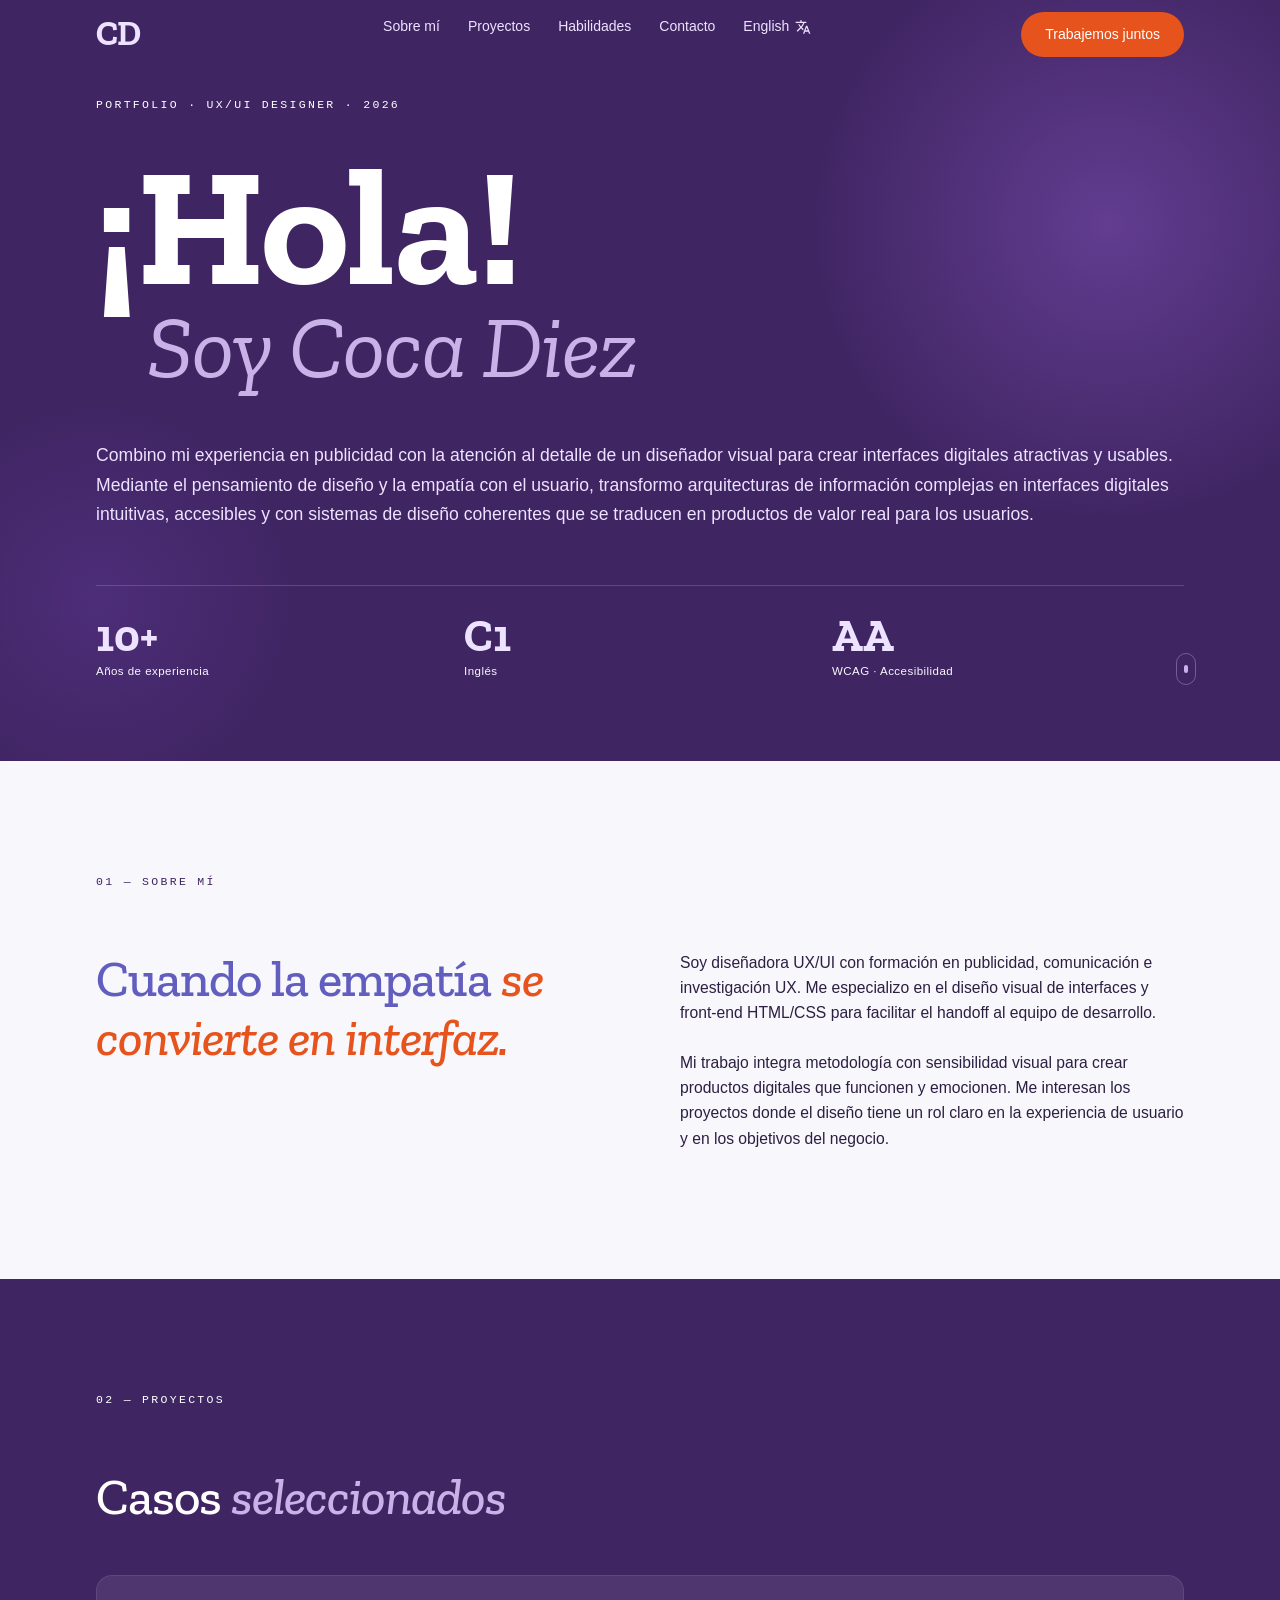
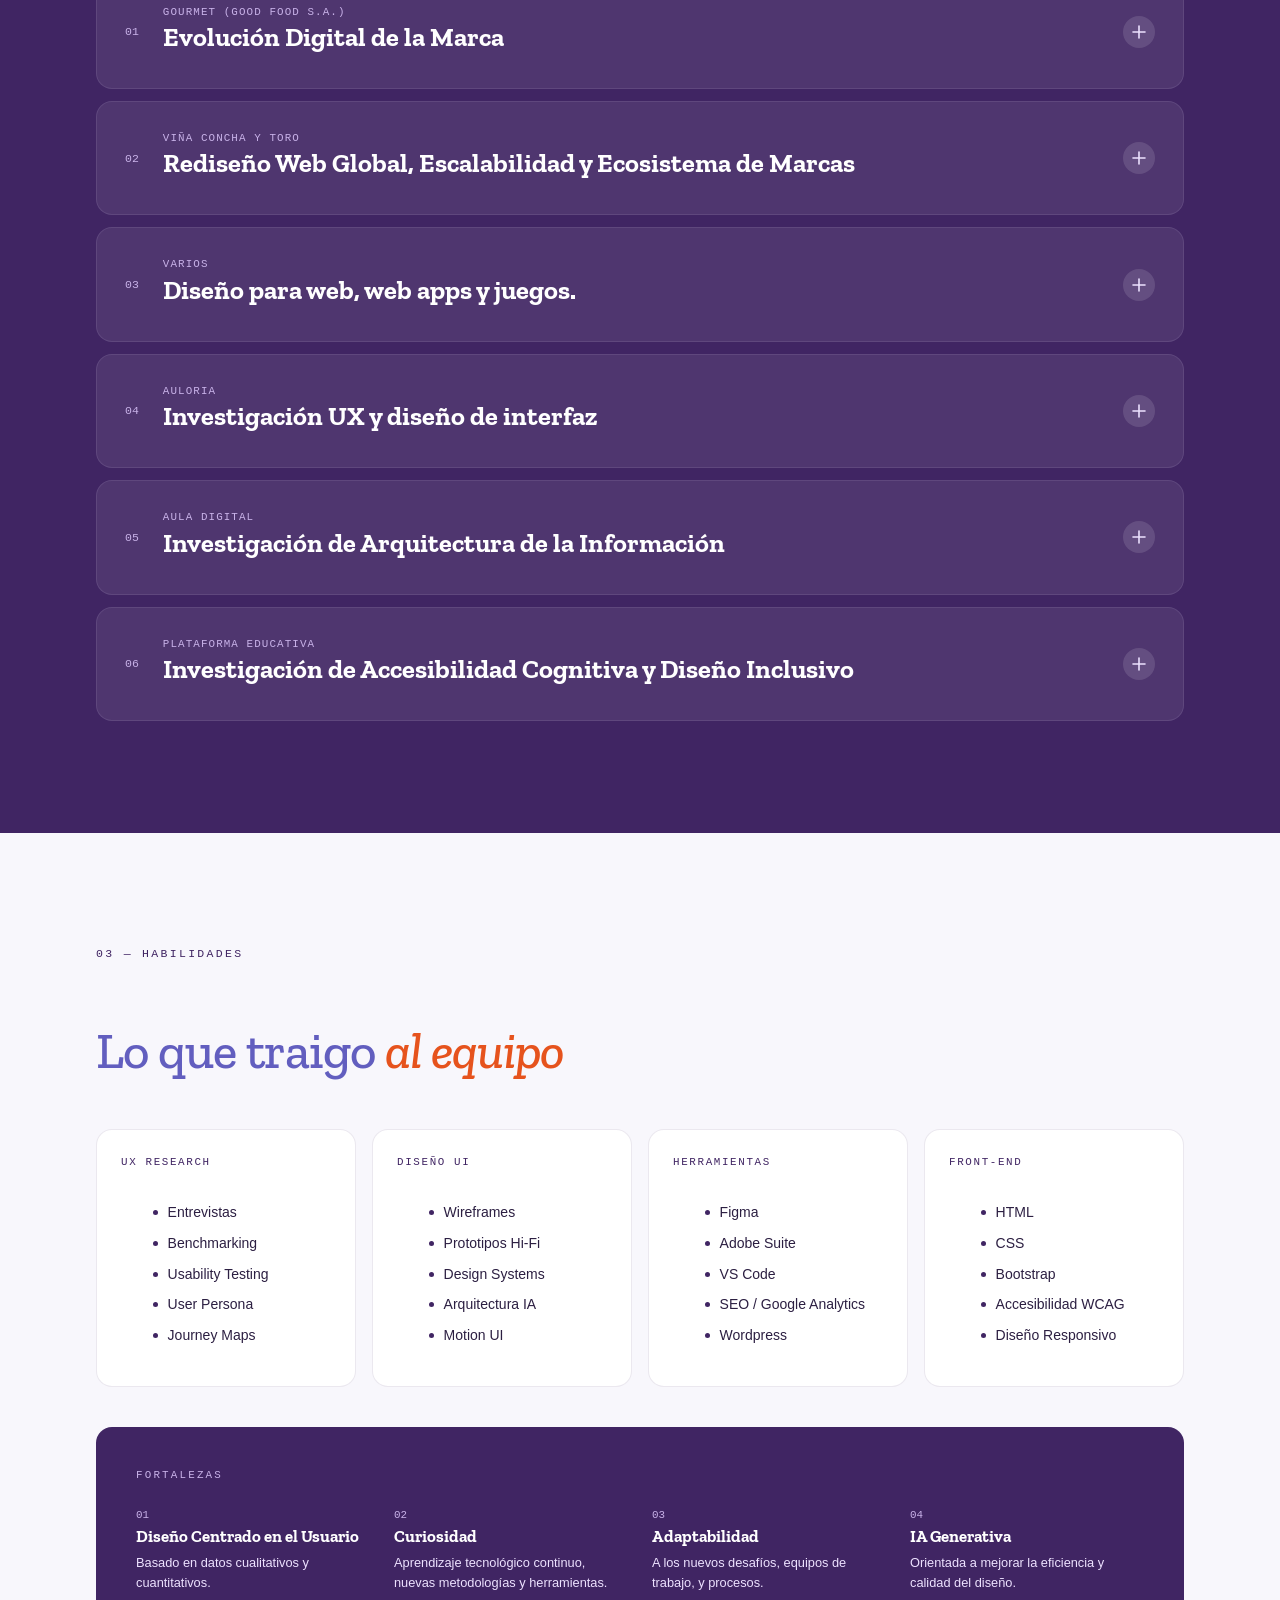
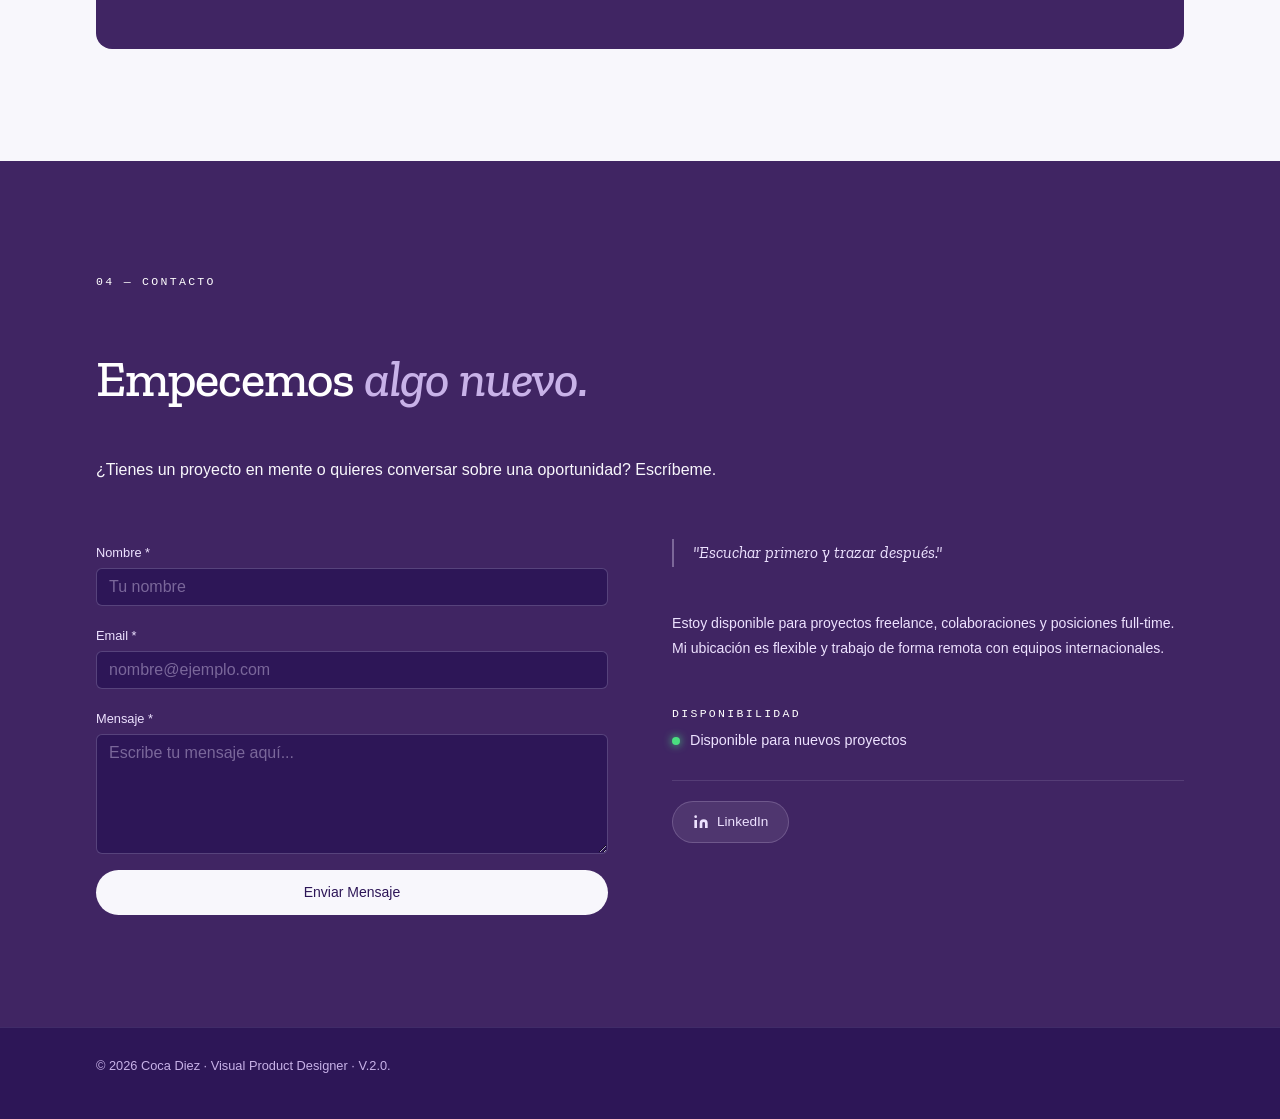
==== commit 8682881b: "agregado y funcionando boton translate" ====
--- a/index.html
+++ b/index.html
@@ -28,6 +28,7 @@
             return false;
           " aria-label="Volver al inicio">CD</a>
       <ul class="custom-nav__links">
+        
         <li>
           <a href="#about" class="custom-nav__link" onclick="navSmooth(event, '#about')">Sobre mí</a>
         </li>
@@ -40,6 +41,20 @@
         <li>
           <a href="#contact" class="custom-nav__link" onclick="navSmooth(event, '#contact')">Contacto</a>
         </li>
+        <li>
+          <a href="#" 
+   class="custom-nav__link custom-nav__translate-btn notranslate" translate="no" 
+   onclick="toggleTranslate(event)" 
+   id="translateBtn"
+   aria-label="Traducir al inglés"
+   lang="es">
+  <span class="text-es">English</span>
+  <span class="text-en" style="display: none;">Español</span>
+  <svg class="translate-icon" width="16" height="16" viewBox="0 0 24 24" fill="currentColor" aria-hidden="true">
+    <path d="M12.87 15.07l-2.54-2.51.03-.03c1.74-1.94 2.98-4.17 3.71-6.53H17V4h-7V2H8v2H1v1.99h11.17C11.5 7.92 10.44 9.75 9 11.35 8.07 10.32 7.3 9.19 6.69 8h-2c.73 1.63 1.73 3.17 2.98 4.56l-5.09 5.02L4 19l5-5 3.11 3.11.76-2.04zM18.5 10h-2L12 22h2l1.12-3h4.75L21 22h2l-4.5-12zm-2.62 7l1.62-4.33L19.12 17h-3.24z"/>
+  </svg>
+</a>
+        </li>
       </ul>
       <a href="#contact" class="btn btn--solid custom-nav__cta" onclick="navSmooth(event, '#contact')">Trabajemos
         juntos</a>
@@ -50,6 +65,7 @@
     </nav>
     <div class="custom-nav__mobile" id="mobile-menu" hidden>
       <ul>
+        
         <li>
           <a href="#about" onclick="mobileNav(event, '#about')">Sobre mí</a>
         </li>
@@ -61,6 +77,20 @@
         </li>
         <li>
           <a href="#contact" onclick="mobileNav(event, '#contact')">Contacto</a>
+        </li>
+        <li>
+          <a href="#" 
+   class="custom-nav__translate-btn--mobilenotranslate" 
+   translate="no" 
+   onclick="toggleTranslate(event)" 
+   aria-label="Traducir al inglés"
+   lang="es">
+  <span class="text-es">English</span>
+  <span class="text-en" style="display: none;">Español</span>
+  <svg class="translate-icon" width="16" height="16" viewBox="0 0 24 24" fill="currentColor" aria-hidden="true">
+    <path d="M12.87 15.07l-2.54-2.51.03-.03c1.74-1.94 2.98-4.17 3.71-6.53H17V4h-7V2H8v2H1v1.99h11.17C11.5 7.92 10.44 9.75 9 11.35 8.07 10.32 7.3 9.19 6.69 8h-2c.73 1.63 1.73 3.17 2.98 4.56l-5.09 5.02L4 19l5-5 3.11 3.11.76-2.04zM18.5 10h-2L12 22h2l1.12-3h4.75L21 22h2l-4.5-12zm-2.62 7l1.62-4.33L19.12 17h-3.24z"/>
+  </svg>
+</a>
         </li>
       </ul>
       <button class="btn btn--solid" onclick="mobileNav(event, '#contact')">
@@ -98,7 +128,7 @@
 
         <dl class="hero__stats" aria-label="Estadísticas">
           <div>
-            <dt class="hero__stat-num">10+</dt>
+            <dt class="hero__stat-num notranslate" translate="no">10+</dt>
             <dd class="hero__stat-label">Años de experiencia</dd>
           </div>
           <div>
@@ -106,7 +136,7 @@
             <dd class="hero__stat-label">Inglés</dd>
           </div>
           <div>
-            <dt class="hero__stat-num">AA</dt>
+            <dt class="hero__stat-num notranslate" translate="no">AA</dt>
             <dd class="hero__stat-label">WCAG · Accesibilidad</dd>
           </div>
         </dl>
@@ -208,7 +238,7 @@
                 <div class="project__details">
                   <p class="body-text body-text--light">
                     <strong>Contexto y Desafío</strong>
-                    Good Food S.A. con su marca de alimentos Gourmet, comenzaba su presencia digital en 2000 con un sitio web. El desafío fue acompañar su crecimiento y evolución tecnológica durante 15 años, adaptándose a nuevas tendencias y necesidades del negocio.
+                    Good Food S.A. con su marca de alimentos "Gourmet", comenzaba su presencia digital en 2000 con un sitio web. El desafío fue acompañar su crecimiento y evolución tecnológica durante 15 años, adaptándose a nuevas tendencias y necesidades del negocio.
                   </p>
                   <p class="body-text body-text--light">
                     <strong>Rol y Responsabilidades</strong>
@@ -1025,7 +1055,8 @@
         button.disabled = true;
         alertBox.classList.add("d-none");
 
-        // Solución: Convertir Form Data a Objeto JSON para FormSubmit
+        // **********Solución: Convertir Form Data a Objeto JSON para FormSubmit******
+        
         const formDataObject = Object.fromEntries(new FormData(form));
 
         try {
@@ -1060,7 +1091,69 @@
         button.disabled = false;
       });
     });
-  </script>
+</script>
+
+<!-- Elemento oculto de Google Translate -->
+<div id="google_translate_element" style="display:none;"></div>
+
+<script type="text/javascript">
+  let currentLang = 'es';
+
+  // Inicialización de Google Translate
+  function googleTranslateElementInit() {
+    new google.translate.TranslateElement({
+      pageLanguage: 'es',
+      includedLanguages: 'en,es',
+      autoDisplay: false
+    }, 'google_translate_element');
+  }
+
+  // Función principal unificada
+  function toggleTranslate(e) {
+    if (e) e.preventDefault();
+    
+    // 1. Busca el selector desplegable generado por Google Translate
+    const select = document.querySelector('.goog-te-combo');
+    
+    if (select) {
+      // Determina el nuevo idioma según el estado actual de Google Translate
+      const nuevoIdioma = (select.value === 'en') ? 'es' : 'en';
+      
+      // Cambia el idioma en Google Translate y dispara el evento
+      select.value = nuevoIdioma;
+      select.dispatchEvent(new Event('change', { bubbles: true }));
+
+      // 2. Actualiza visualmente TODOS los botones de traducción (escritorio y móvil)
+      const buttons = document.querySelectorAll('.custom-nav__translate-btn, .custom-nav__translate-btn--mobile');
+      
+      buttons.forEach(btn => {
+        const textEs = btn.querySelector('.text-es');
+        const textEn = btn.querySelector('.text-en');
+
+        if (nuevoIdioma === 'en') {
+          // La página ahora está en INGLÉS: el botón muestra "Translate" y ofrece volver a español
+          if (textEs) textEs.style.display = 'none';
+          if (textEn) textEn.style.display = 'inline';
+          btn.setAttribute('aria-label', 'Switch to Spanish');
+          btn.setAttribute('lang', 'en');
+        } else {
+          // La página ahora está en ESPAÑOL: el botón muestra "Traducir" y ofrece cambiar a inglés
+          if (textEs) textEs.style.display = 'inline';
+          if (textEn) textEn.style.display = 'none';
+          btn.setAttribute('aria-label', 'Traducir al inglés');
+          btn.setAttribute('lang', 'es');
+        }
+      });
+
+    } else {
+      // Si el widget de Google aún no ha terminado de cargar en el primer clic, reintenta en 200ms
+      setTimeout(() => toggleTranslate(null), 200);
+    }
+  }
+</script>
+
+<!-- Carga del script oficial de Google Translate -->
+<script type="text/javascript" src="//translate.google.com/translate_a/element.js?cb=googleTranslateElementInit"></script>
 </body>
 
 </html>
--- a/portfolio.css
+++ b/portfolio.css
@@ -609,3 +609,67 @@
   align-content: start; /* Que las filas de fotos no se repartan verticalmente */
 }
 
+/* ── Botón Traducir en Menú Nav ───────────────────────────────────────── */
+.custom-nav__translate-btn {
+  display: inline-flex;
+  align-items: center;
+  gap: 0.35rem;
+  cursor: pointer;
+}
+
+.translate-icon {
+  display: inline-block;
+  vertical-align: middle;
+}
+
+.custom-nav__translate-btn--mobile {
+  display: inline-flex;
+  align-items: center;
+  gap: 0.35rem;
+}
+
+/* -----Ocultar marcos/barras flotantes de Google Translate----- */
+.goog-te-banner-frame, 
+.goog-te-balloon-frame,
+#goog-gt-tt,
+.goog-te-spinner-pos {
+  display: none !important;
+}
+
+body {
+  top: 0px !important;
+}
+
+.goog-text-highlight {
+  background-color: transparent !important;
+  box-shadow: none !important;
+}
+/* Ocultar barra superior fija y frames de Google Translate */
+.goog-te-banner-frame,
+.skiptranslate,
+iframe.goog-te-banner-frame {
+  display: none !important;
+  visibility: hidden !important;
+}
+
+/* Evitar que Google añada margen superior al body */
+body {
+  top: 0px !important;
+  position: static !important;
+}
+
+/* Ocultar resaltados de texto al traducir */
+.goog-text-highlight {
+  background-color: transparent !important;
+  box-shadow: none !important;
+}
+  /* Por defecto, si el sitio está en español, ocultamos el inglés */
+html[lang="es"] .text-en {
+  display: none;
+}
+
+/* Si el sitio cambia a inglés, ocultamos el español */
+html[lang="en"] .text-es {
+  display: none;
+}
+}
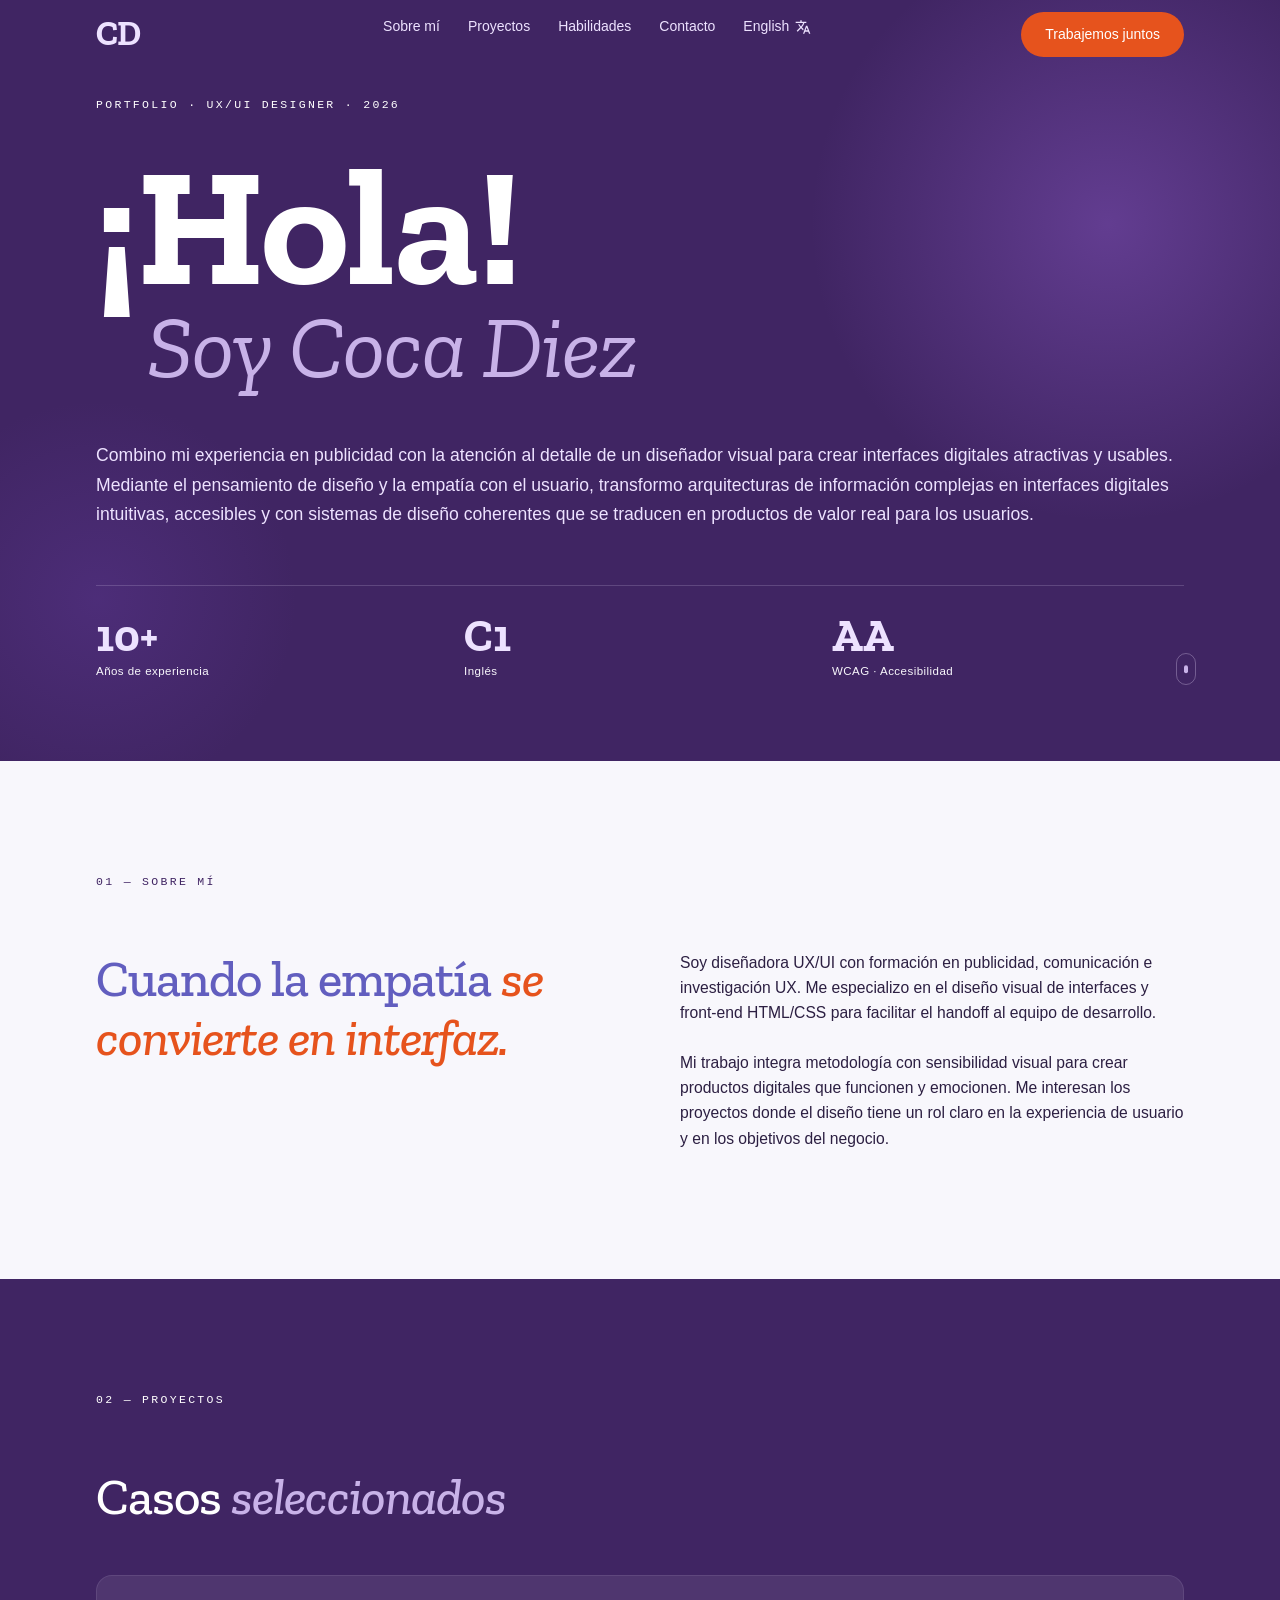
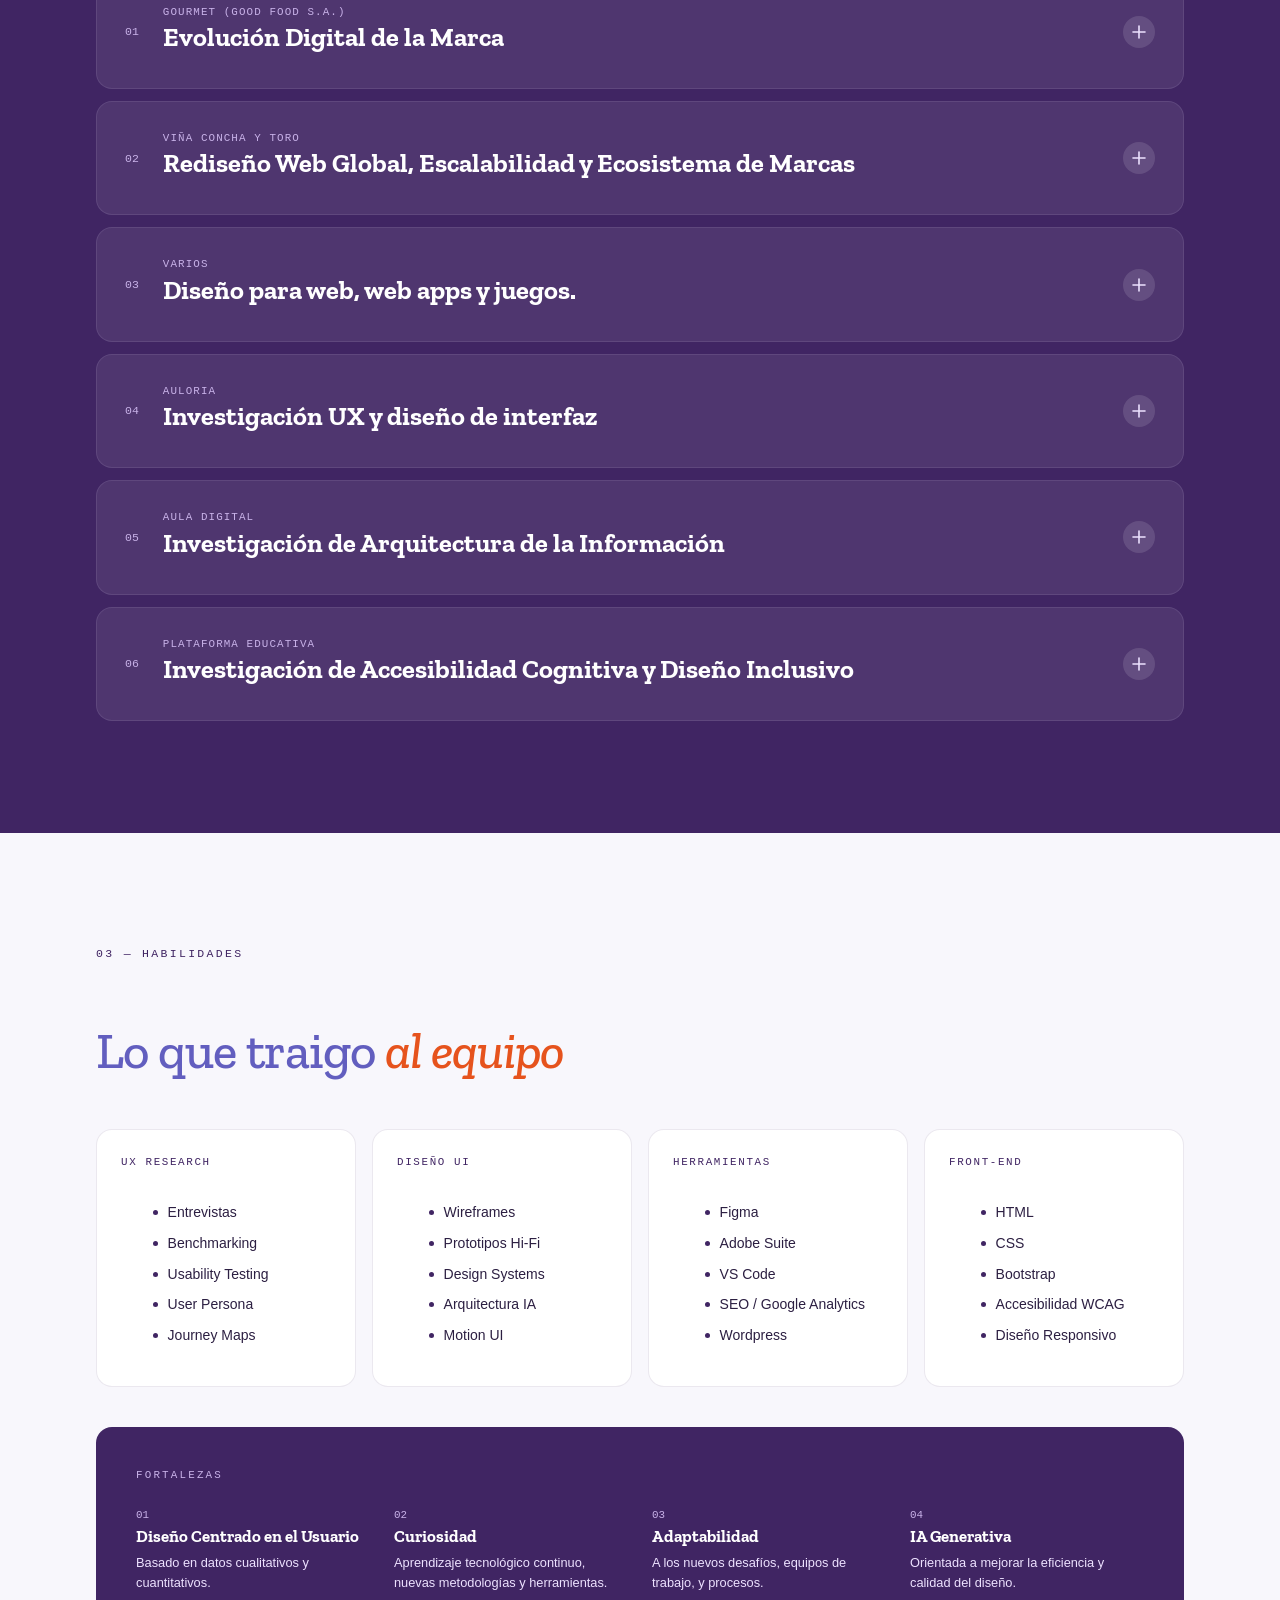
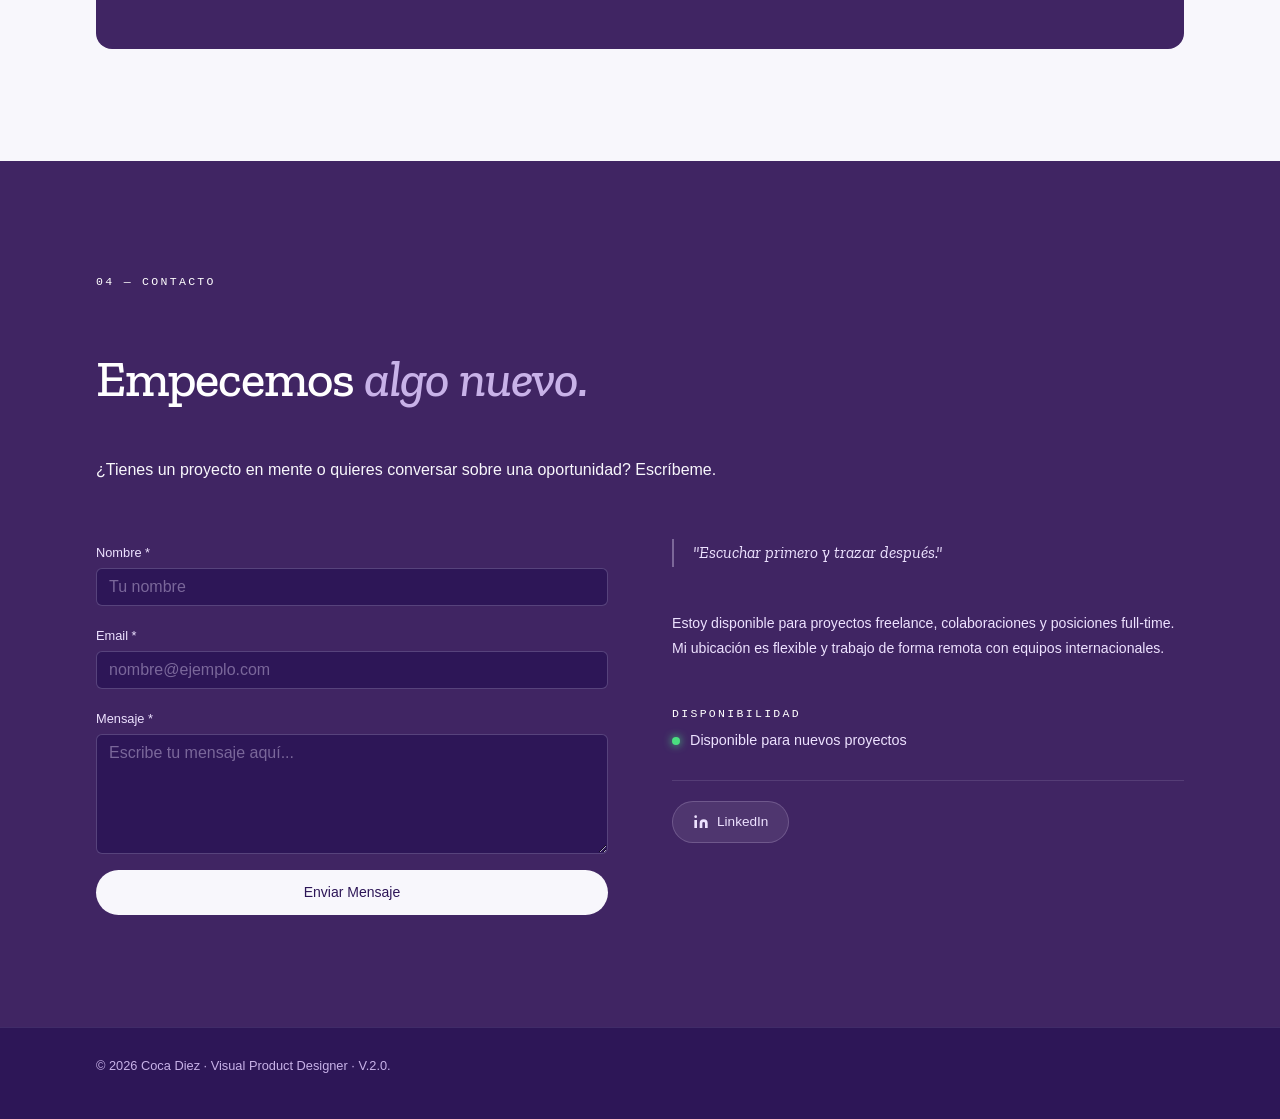
==== commit cdb88843: "agregado boton idioma 2" ====
--- a/index.html
+++ b/index.html
@@ -43,13 +43,12 @@
         </li>
         <li>
           <a href="#" 
-   class="custom-nav__link custom-nav__translate-btn notranslate" translate="no" 
+   class="custom-nav__link custom-nav__translate-btn" 
    onclick="toggleTranslate(event)" 
-   id="translateBtn"
    aria-label="Traducir al inglés"
    lang="es">
-  <span class="text-es">English</span>
-  <span class="text-en" style="display: none;">Español</span>
+  <span class="text-es notranslate" translate="no">English</span>
+  <span class="text-en notranslate" translate="no" style="display: none;">Español</span>
   <svg class="translate-icon" width="16" height="16" viewBox="0 0 24 24" fill="currentColor" aria-hidden="true">
     <path d="M12.87 15.07l-2.54-2.51.03-.03c1.74-1.94 2.98-4.17 3.71-6.53H17V4h-7V2H8v2H1v1.99h11.17C11.5 7.92 10.44 9.75 9 11.35 8.07 10.32 7.3 9.19 6.69 8h-2c.73 1.63 1.73 3.17 2.98 4.56l-5.09 5.02L4 19l5-5 3.11 3.11.76-2.04zM18.5 10h-2L12 22h2l1.12-3h4.75L21 22h2l-4.5-12zm-2.62 7l1.62-4.33L19.12 17h-3.24z"/>
   </svg>
@@ -80,13 +79,12 @@
         </li>
         <li>
           <a href="#" 
-   class="custom-nav__translate-btn--mobilenotranslate" 
-   translate="no" 
+   class="custom-nav__translate-btn--mobile" 
    onclick="toggleTranslate(event)" 
    aria-label="Traducir al inglés"
    lang="es">
-  <span class="text-es">English</span>
-  <span class="text-en" style="display: none;">Español</span>
+  <span class="text-es notranslate" translate="no">English</span>
+  <span class="text-en notranslate" translate="no" style="display: none;">Español</span>
   <svg class="translate-icon" width="16" height="16" viewBox="0 0 24 24" fill="currentColor" aria-hidden="true">
     <path d="M12.87 15.07l-2.54-2.51.03-.03c1.74-1.94 2.98-4.17 3.71-6.53H17V4h-7V2H8v2H1v1.99h11.17C11.5 7.92 10.44 9.75 9 11.35 8.07 10.32 7.3 9.19 6.69 8h-2c.73 1.63 1.73 3.17 2.98 4.56l-5.09 5.02L4 19l5-5 3.11 3.11.76-2.04zM18.5 10h-2L12 22h2l1.12-3h4.75L21 22h2l-4.5-12zm-2.62 7l1.62-4.33L19.12 17h-3.24z"/>
   </svg>
--- a/portfolio.css
+++ b/portfolio.css
@@ -663,6 +663,7 @@
   background-color: transparent !important;
   box-shadow: none !important;
 }
+
   /* Por defecto, si el sitio está en español, ocultamos el inglés */
 html[lang="es"] .text-en {
   display: none;
@@ -672,4 +673,4 @@
 html[lang="en"] .text-es {
   display: none;
 }
-}
+
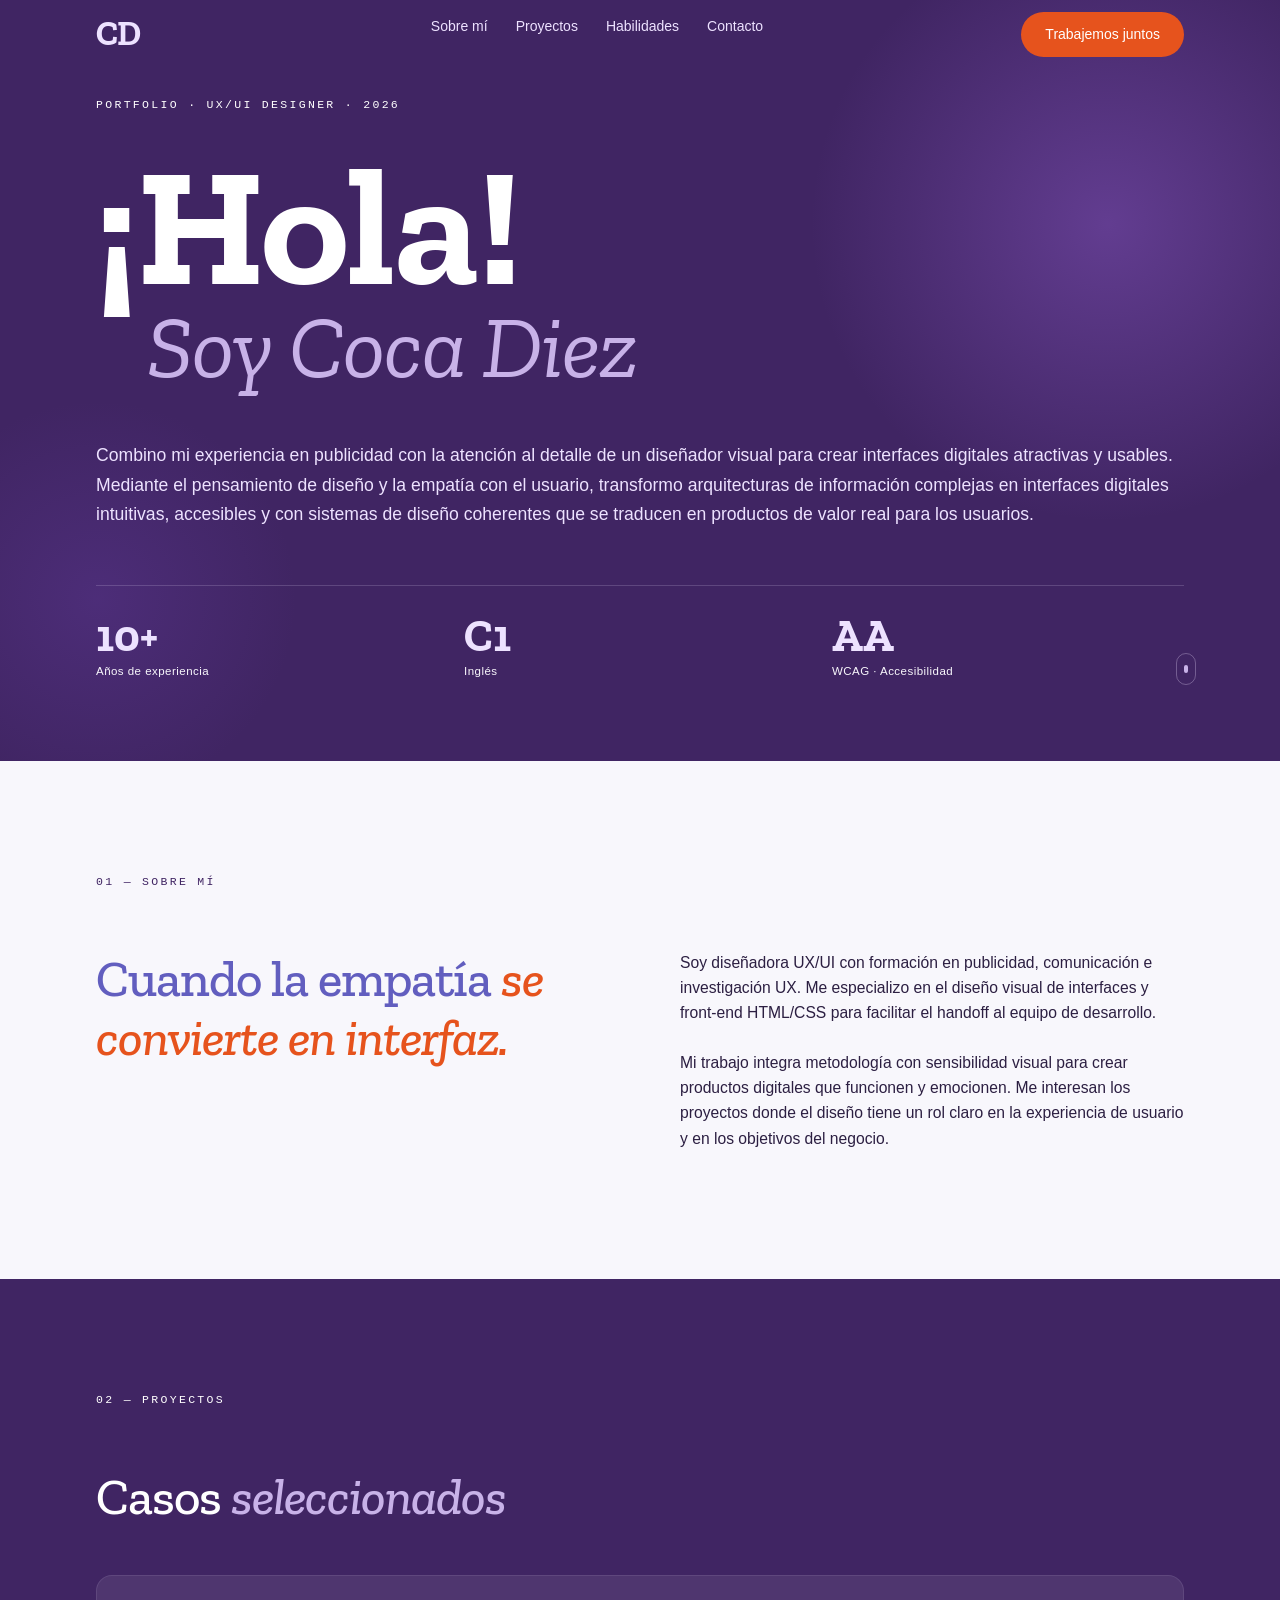
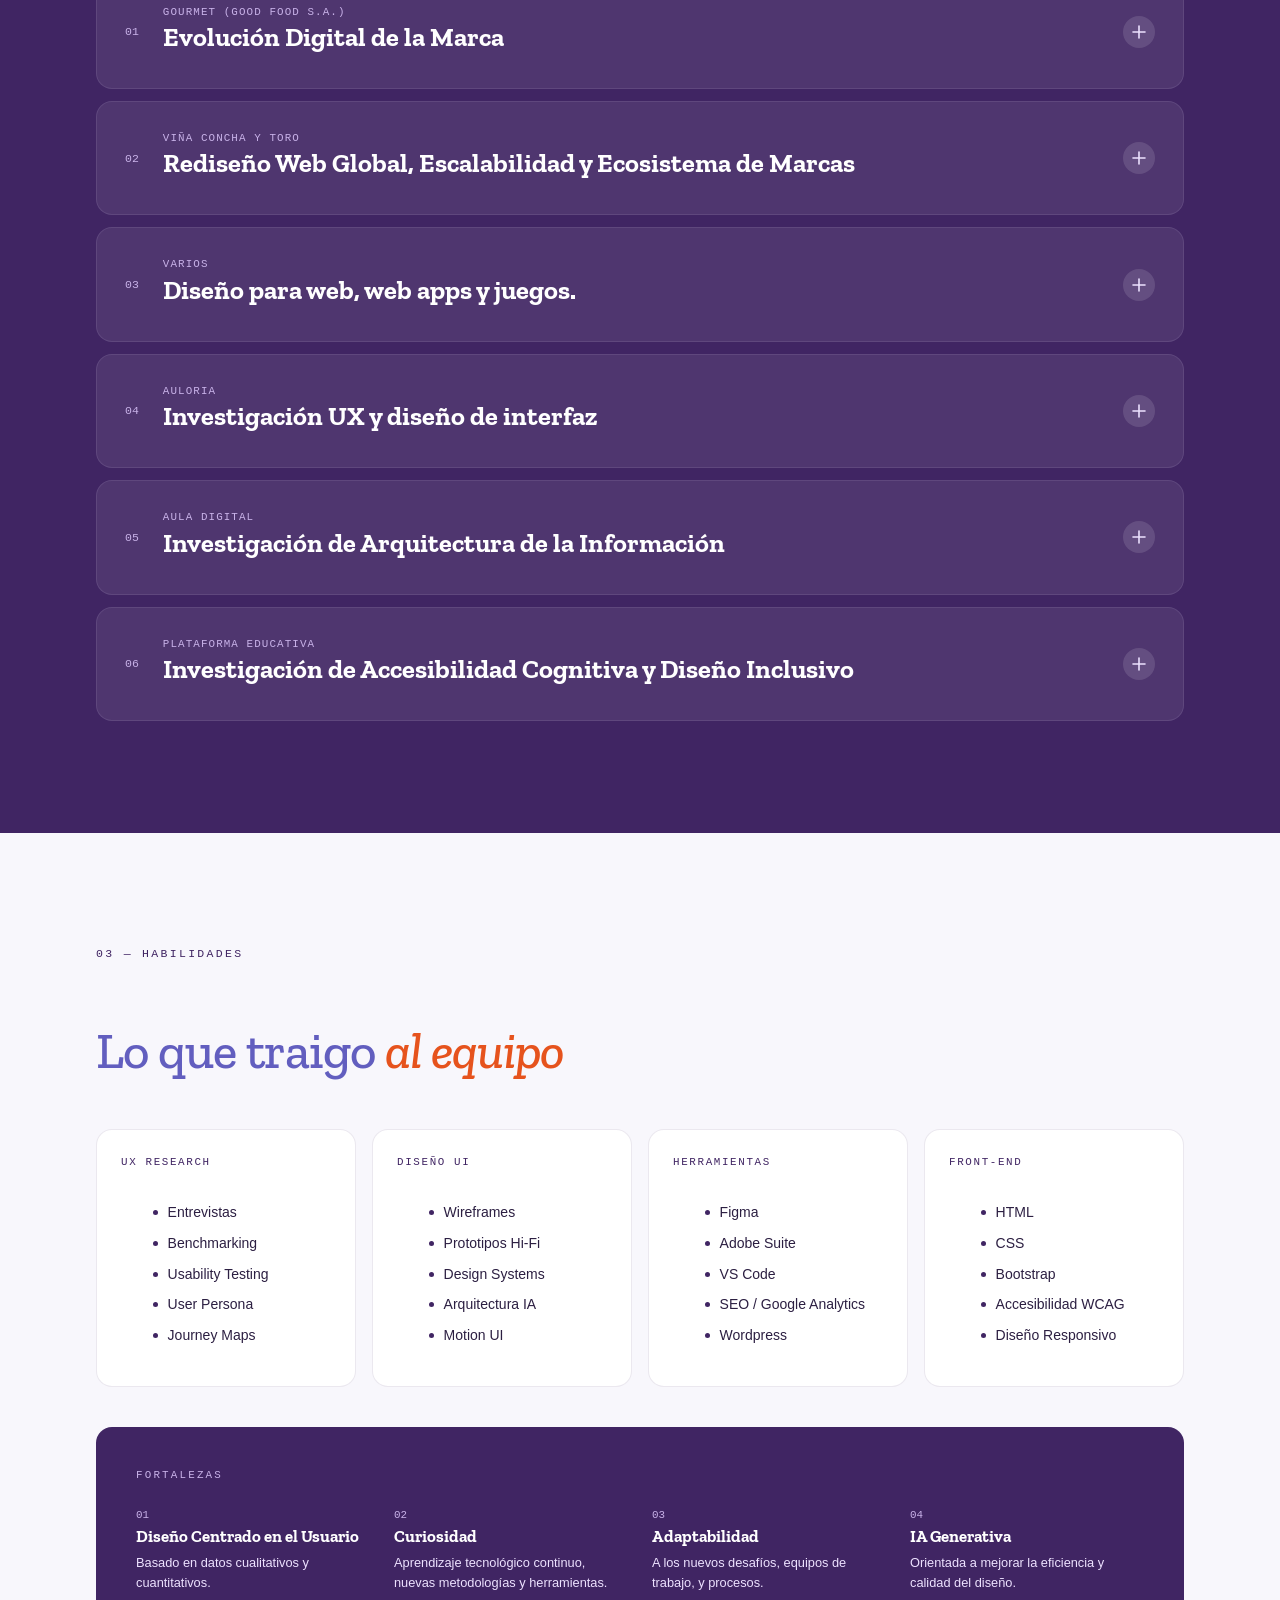
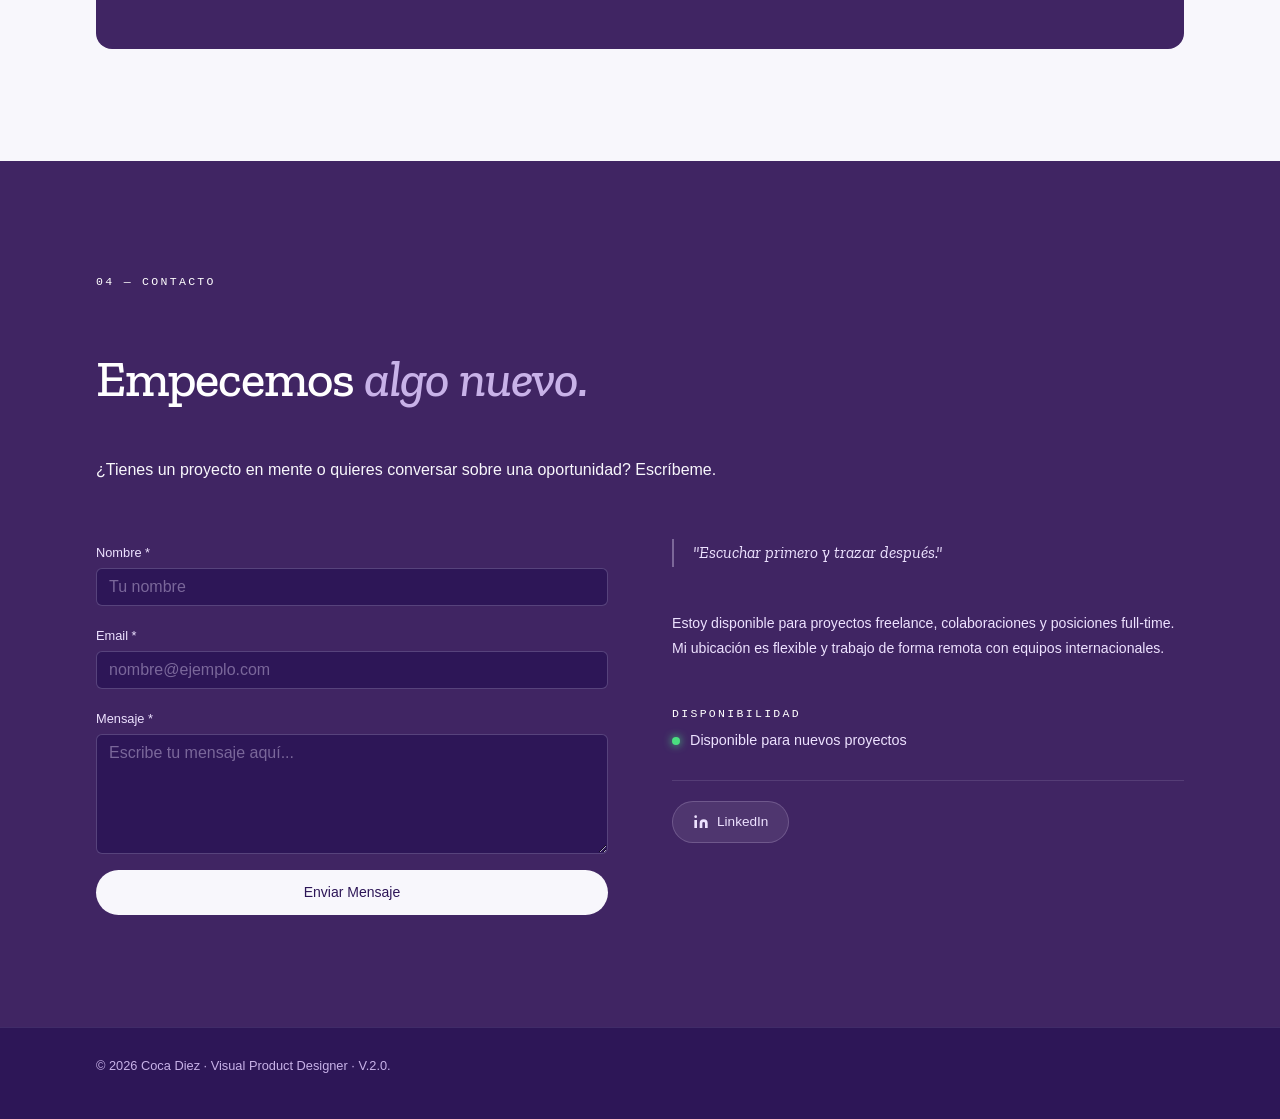
==== commit 4788b6a7: "eliminado boton de idioma" ====
--- a/index.html
+++ b/index.html
@@ -28,7 +28,6 @@
             return false;
           " aria-label="Volver al inicio">CD</a>
       <ul class="custom-nav__links">
-        
         <li>
           <a href="#about" class="custom-nav__link" onclick="navSmooth(event, '#about')">Sobre mí</a>
         </li>
@@ -41,19 +40,6 @@
         <li>
           <a href="#contact" class="custom-nav__link" onclick="navSmooth(event, '#contact')">Contacto</a>
         </li>
-        <li>
-          <a href="#" 
-   class="custom-nav__link custom-nav__translate-btn" 
-   onclick="toggleTranslate(event)" 
-   aria-label="Traducir al inglés"
-   lang="es">
-  <span class="text-es notranslate" translate="no">English</span>
-  <span class="text-en notranslate" translate="no" style="display: none;">Español</span>
-  <svg class="translate-icon" width="16" height="16" viewBox="0 0 24 24" fill="currentColor" aria-hidden="true">
-    <path d="M12.87 15.07l-2.54-2.51.03-.03c1.74-1.94 2.98-4.17 3.71-6.53H17V4h-7V2H8v2H1v1.99h11.17C11.5 7.92 10.44 9.75 9 11.35 8.07 10.32 7.3 9.19 6.69 8h-2c.73 1.63 1.73 3.17 2.98 4.56l-5.09 5.02L4 19l5-5 3.11 3.11.76-2.04zM18.5 10h-2L12 22h2l1.12-3h4.75L21 22h2l-4.5-12zm-2.62 7l1.62-4.33L19.12 17h-3.24z"/>
-  </svg>
-</a>
-        </li>
       </ul>
       <a href="#contact" class="btn btn--solid custom-nav__cta" onclick="navSmooth(event, '#contact')">Trabajemos
         juntos</a>
@@ -64,7 +50,6 @@
     </nav>
     <div class="custom-nav__mobile" id="mobile-menu" hidden>
       <ul>
-        
         <li>
           <a href="#about" onclick="mobileNav(event, '#about')">Sobre mí</a>
         </li>
@@ -76,19 +61,6 @@
         </li>
         <li>
           <a href="#contact" onclick="mobileNav(event, '#contact')">Contacto</a>
-        </li>
-        <li>
-          <a href="#" 
-   class="custom-nav__translate-btn--mobile" 
-   onclick="toggleTranslate(event)" 
-   aria-label="Traducir al inglés"
-   lang="es">
-  <span class="text-es notranslate" translate="no">English</span>
-  <span class="text-en notranslate" translate="no" style="display: none;">Español</span>
-  <svg class="translate-icon" width="16" height="16" viewBox="0 0 24 24" fill="currentColor" aria-hidden="true">
-    <path d="M12.87 15.07l-2.54-2.51.03-.03c1.74-1.94 2.98-4.17 3.71-6.53H17V4h-7V2H8v2H1v1.99h11.17C11.5 7.92 10.44 9.75 9 11.35 8.07 10.32 7.3 9.19 6.69 8h-2c.73 1.63 1.73 3.17 2.98 4.56l-5.09 5.02L4 19l5-5 3.11 3.11.76-2.04zM18.5 10h-2L12 22h2l1.12-3h4.75L21 22h2l-4.5-12zm-2.62 7l1.62-4.33L19.12 17h-3.24z"/>
-  </svg>
-</a>
         </li>
       </ul>
       <button class="btn btn--solid" onclick="mobileNav(event, '#contact')">
@@ -126,7 +98,7 @@
 
         <dl class="hero__stats" aria-label="Estadísticas">
           <div>
-            <dt class="hero__stat-num notranslate" translate="no">10+</dt>
+            <dt class="hero__stat-num">10+</dt>
             <dd class="hero__stat-label">Años de experiencia</dd>
           </div>
           <div>
@@ -134,7 +106,7 @@
             <dd class="hero__stat-label">Inglés</dd>
           </div>
           <div>
-            <dt class="hero__stat-num notranslate" translate="no">AA</dt>
+            <dt class="hero__stat-num">AA</dt>
             <dd class="hero__stat-label">WCAG · Accesibilidad</dd>
           </div>
         </dl>
@@ -236,7 +208,7 @@
                 <div class="project__details">
                   <p class="body-text body-text--light">
                     <strong>Contexto y Desafío</strong>
-                    Good Food S.A. con su marca de alimentos "Gourmet", comenzaba su presencia digital en 2000 con un sitio web. El desafío fue acompañar su crecimiento y evolución tecnológica durante 15 años, adaptándose a nuevas tendencias y necesidades del negocio.
+                    Good Food S.A. con su marca de alimentos Gourmet, comenzaba su presencia digital en 2000 con un sitio web. El desafío fue acompañar su crecimiento y evolución tecnológica durante 15 años, adaptándose a nuevas tendencias y necesidades del negocio.
                   </p>
                   <p class="body-text body-text--light">
                     <strong>Rol y Responsabilidades</strong>
@@ -1053,8 +1025,7 @@
         button.disabled = true;
         alertBox.classList.add("d-none");
 
-        // **********Solución: Convertir Form Data a Objeto JSON para FormSubmit******
-        
+        // Solución: Convertir Form Data a Objeto JSON para FormSubmit
         const formDataObject = Object.fromEntries(new FormData(form));
 
         try {
@@ -1089,69 +1060,7 @@
         button.disabled = false;
       });
     });
-</script>
-
-<!-- Elemento oculto de Google Translate -->
-<div id="google_translate_element" style="display:none;"></div>
-
-<script type="text/javascript">
-  let currentLang = 'es';
-
-  // Inicialización de Google Translate
-  function googleTranslateElementInit() {
-    new google.translate.TranslateElement({
-      pageLanguage: 'es',
-      includedLanguages: 'en,es',
-      autoDisplay: false
-    }, 'google_translate_element');
-  }
-
-  // Función principal unificada
-  function toggleTranslate(e) {
-    if (e) e.preventDefault();
-    
-    // 1. Busca el selector desplegable generado por Google Translate
-    const select = document.querySelector('.goog-te-combo');
-    
-    if (select) {
-      // Determina el nuevo idioma según el estado actual de Google Translate
-      const nuevoIdioma = (select.value === 'en') ? 'es' : 'en';
-      
-      // Cambia el idioma en Google Translate y dispara el evento
-      select.value = nuevoIdioma;
-      select.dispatchEvent(new Event('change', { bubbles: true }));
-
-      // 2. Actualiza visualmente TODOS los botones de traducción (escritorio y móvil)
-      const buttons = document.querySelectorAll('.custom-nav__translate-btn, .custom-nav__translate-btn--mobile');
-      
-      buttons.forEach(btn => {
-        const textEs = btn.querySelector('.text-es');
-        const textEn = btn.querySelector('.text-en');
-
-        if (nuevoIdioma === 'en') {
-          // La página ahora está en INGLÉS: el botón muestra "Translate" y ofrece volver a español
-          if (textEs) textEs.style.display = 'none';
-          if (textEn) textEn.style.display = 'inline';
-          btn.setAttribute('aria-label', 'Switch to Spanish');
-          btn.setAttribute('lang', 'en');
-        } else {
-          // La página ahora está en ESPAÑOL: el botón muestra "Traducir" y ofrece cambiar a inglés
-          if (textEs) textEs.style.display = 'inline';
-          if (textEn) textEn.style.display = 'none';
-          btn.setAttribute('aria-label', 'Traducir al inglés');
-          btn.setAttribute('lang', 'es');
-        }
-      });
-
-    } else {
-      // Si el widget de Google aún no ha terminado de cargar en el primer clic, reintenta en 200ms
-      setTimeout(() => toggleTranslate(null), 200);
-    }
-  }
-</script>
-
-<!-- Carga del script oficial de Google Translate -->
-<script type="text/javascript" src="//translate.google.com/translate_a/element.js?cb=googleTranslateElementInit"></script>
+  </script>
 </body>
 
 </html>
--- a/portfolio.css
+++ b/portfolio.css
@@ -609,68 +609,3 @@
   align-content: start; /* Que las filas de fotos no se repartan verticalmente */
 }
 
-/* ── Botón Traducir en Menú Nav ───────────────────────────────────────── */
-.custom-nav__translate-btn {
-  display: inline-flex;
-  align-items: center;
-  gap: 0.35rem;
-  cursor: pointer;
-}
-
-.translate-icon {
-  display: inline-block;
-  vertical-align: middle;
-}
-
-.custom-nav__translate-btn--mobile {
-  display: inline-flex;
-  align-items: center;
-  gap: 0.35rem;
-}
-
-/* -----Ocultar marcos/barras flotantes de Google Translate----- */
-.goog-te-banner-frame, 
-.goog-te-balloon-frame,
-#goog-gt-tt,
-.goog-te-spinner-pos {
-  display: none !important;
-}
-
-body {
-  top: 0px !important;
-}
-
-.goog-text-highlight {
-  background-color: transparent !important;
-  box-shadow: none !important;
-}
-/* Ocultar barra superior fija y frames de Google Translate */
-.goog-te-banner-frame,
-.skiptranslate,
-iframe.goog-te-banner-frame {
-  display: none !important;
-  visibility: hidden !important;
-}
-
-/* Evitar que Google añada margen superior al body */
-body {
-  top: 0px !important;
-  position: static !important;
-}
-
-/* Ocultar resaltados de texto al traducir */
-.goog-text-highlight {
-  background-color: transparent !important;
-  box-shadow: none !important;
-}
-
-  /* Por defecto, si el sitio está en español, ocultamos el inglés */
-html[lang="es"] .text-en {
-  display: none;
-}
-
-/* Si el sitio cambia a inglés, ocultamos el español */
-html[lang="en"] .text-es {
-  display: none;
-}
-
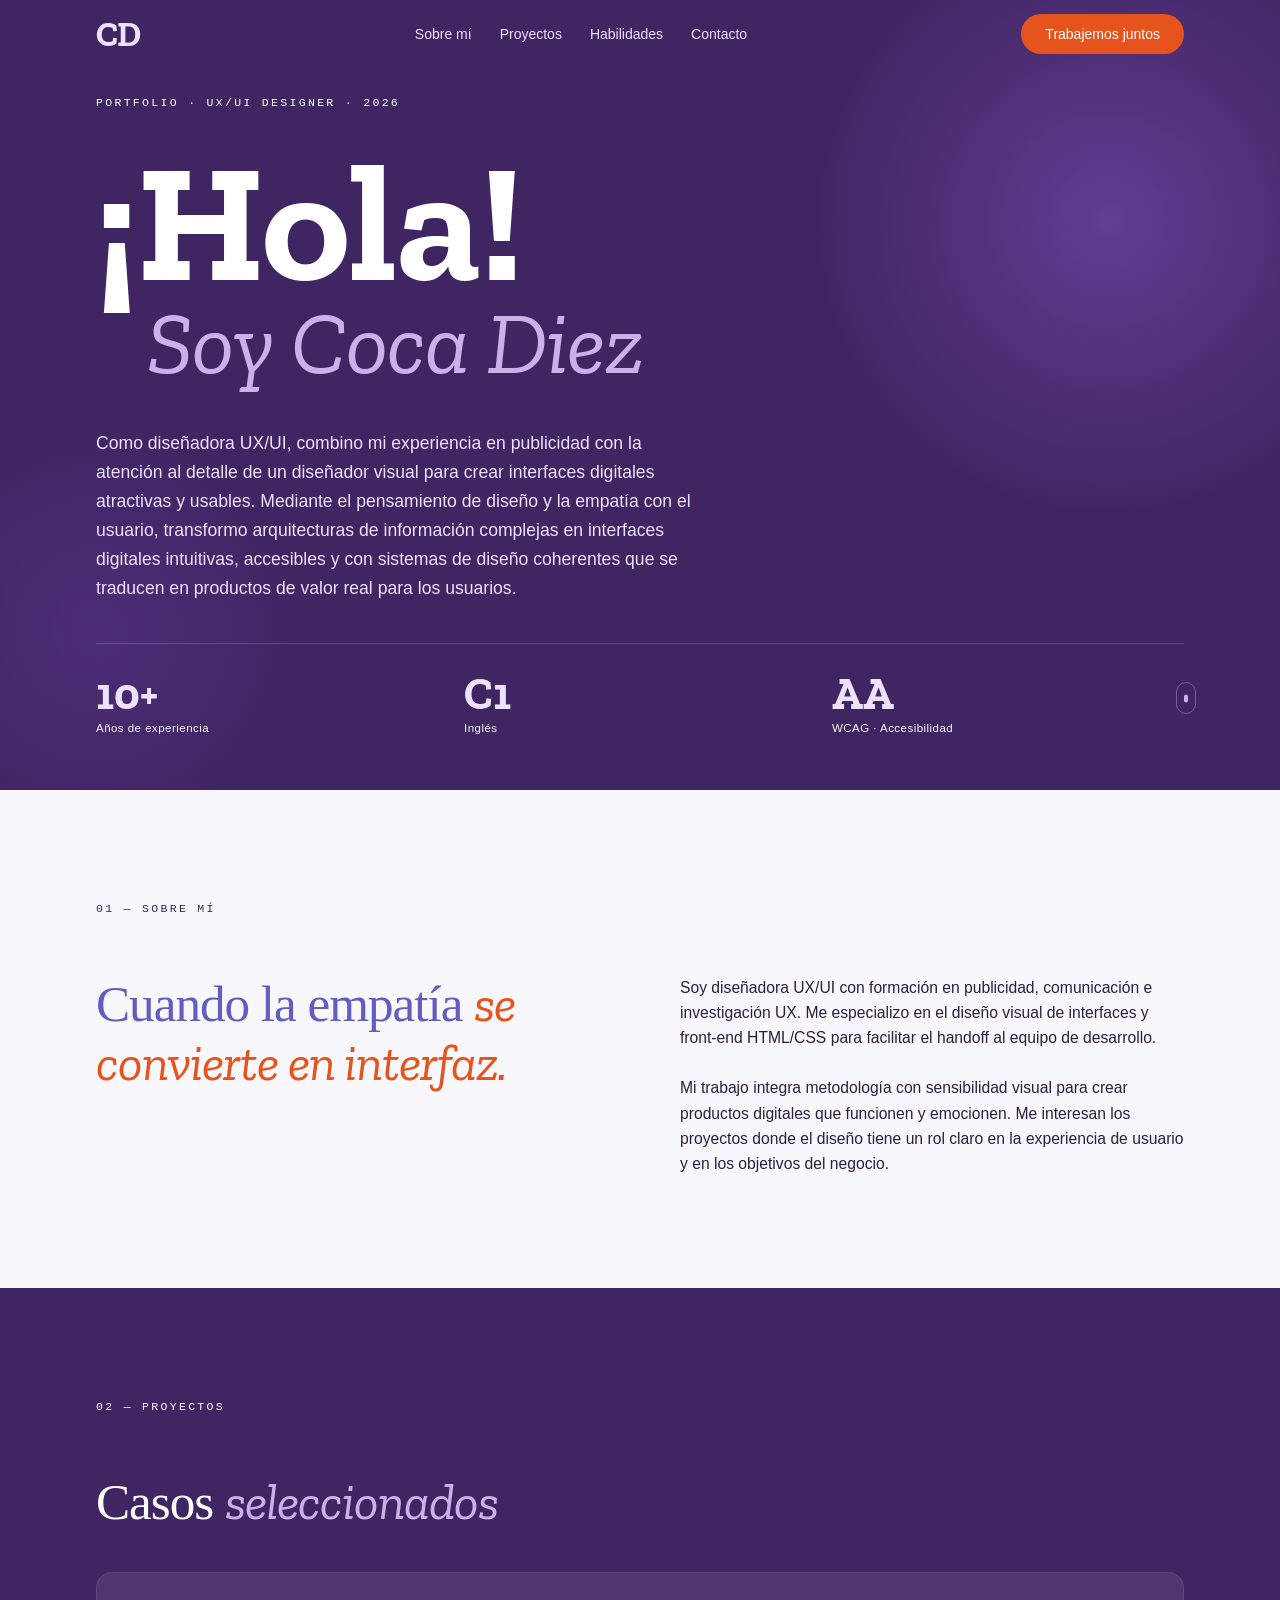
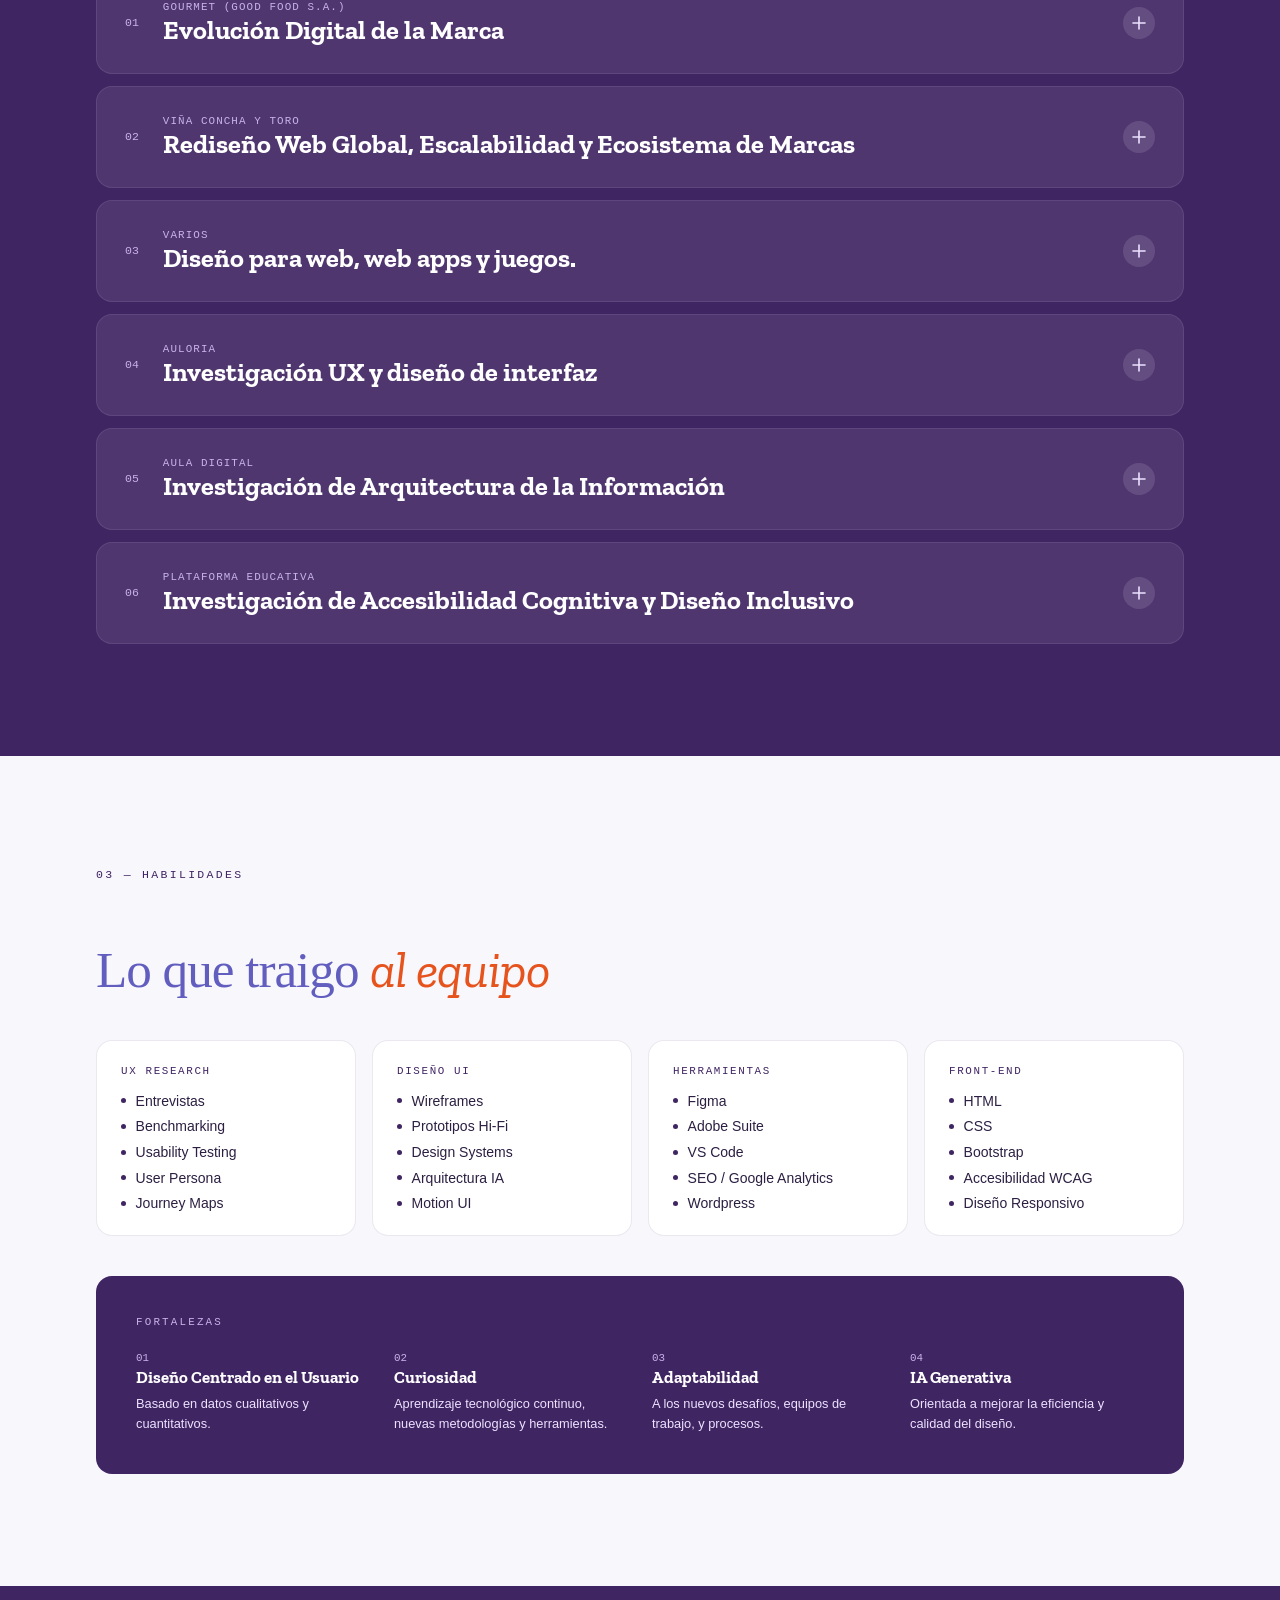
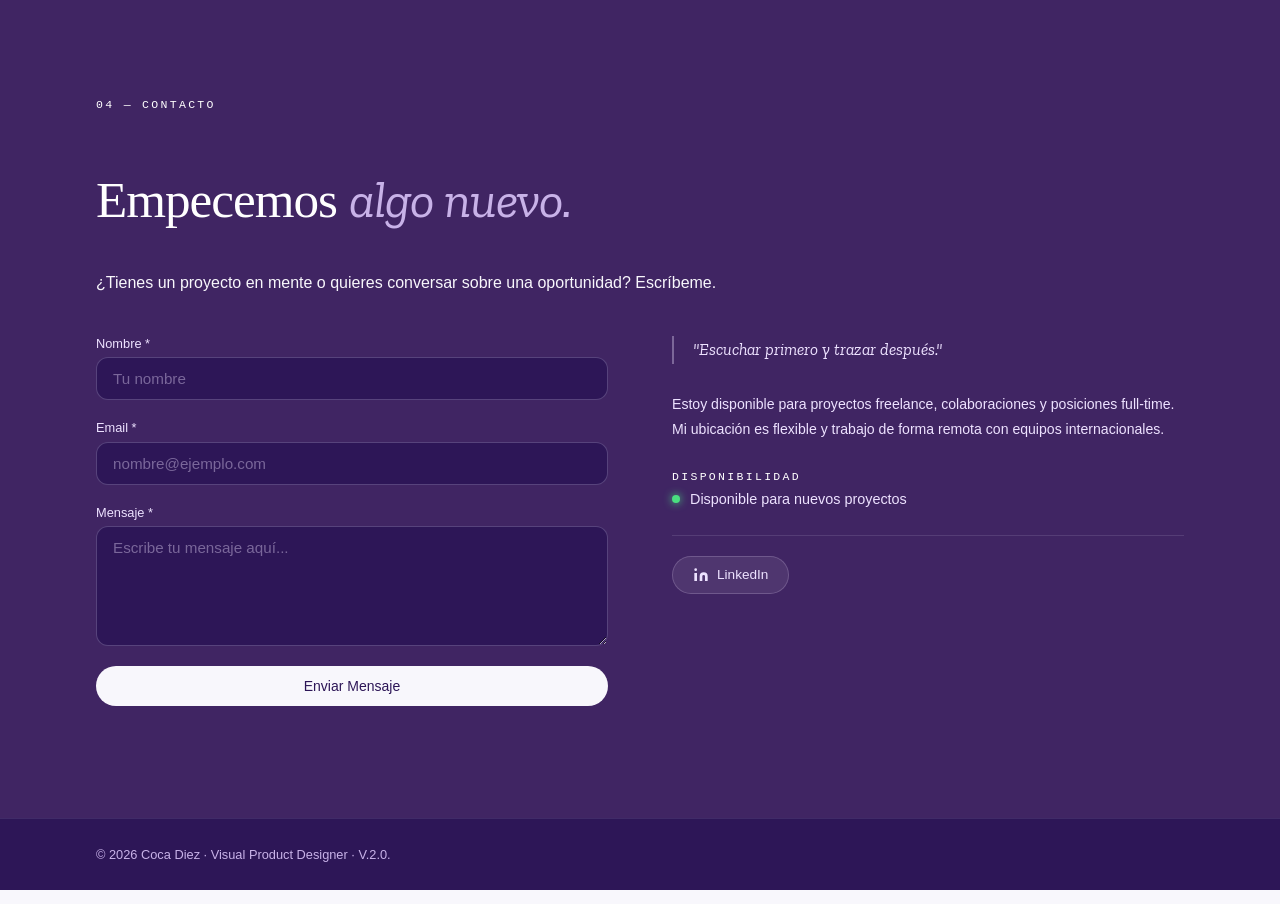
==== commit 9883fc3f: "detalle ancho boton menu movil" ====
--- a/index.html
+++ b/index.html
@@ -3,7 +3,6 @@
 
 <head>
   <meta charset="UTF-8" />
-  <link href="https://cdn.jsdelivr.net/npm/bootstrap@5.3.3/dist/css/bootstrap.min.css" rel="stylesheet" />
   <meta name="viewport" content="width=device-width, initial-scale=1.0" />
   <meta name="description"
     content="Coca Diez — Diseñadora especializada en visual design de interfaces para productos digitales." />
@@ -19,29 +18,27 @@
 
 <body>
   <a href="#main-content" class="skip-link">Saltar al contenido principal</a>
+  <div id="top"></div>
 
   <!-- NAV -->
   <header class="custom-nav" id="nav">
     <nav class="custom-nav__inner" aria-label="Navegación principal">
-      <a href="#" class="custom-nav__logo" onclick="
-            window.scrollTo({ top: 0, behavior: 'smooth' });
-            return false;
-          " aria-label="Volver al inicio">CD</a>
+      <a href="#top" class="custom-nav__logo" data-scroll-top aria-label="Volver al inicio">CD</a>
       <ul class="custom-nav__links">
         <li>
-          <a href="#about" class="custom-nav__link" onclick="navSmooth(event, '#about')">Sobre mí</a>
+          <a href="#about" class="custom-nav__link" data-scroll-link>Sobre mí</a>
         </li>
         <li>
-          <a href="#projects" class="custom-nav__link" onclick="navSmooth(event, '#projects')">Proyectos</a>
+          <a href="#projects" class="custom-nav__link" data-scroll-link>Proyectos</a>
         </li>
         <li>
-          <a href="#skills" class="custom-nav__link" onclick="navSmooth(event, '#skills')">Habilidades</a>
+          <a href="#skills" class="custom-nav__link" data-scroll-link>Habilidades</a>
         </li>
         <li>
-          <a href="#contact" class="custom-nav__link" onclick="navSmooth(event, '#contact')">Contacto</a>
+          <a href="#contact" class="custom-nav__link" data-scroll-link>Contacto</a>
         </li>
       </ul>
-      <a href="#contact" class="btn btn--solid custom-nav__cta" onclick="navSmooth(event, '#contact')">Trabajemos
+      <a href="#contact" class="btn btn--solid custom-nav__cta" data-scroll-link>Trabajemos
         juntos</a>
       <button class="custom-nav__hamburger" id="hamburger" aria-label="Abrir menú" aria-expanded="false"
         aria-controls="mobile-menu">
@@ -51,19 +48,19 @@
     <div class="custom-nav__mobile" id="mobile-menu" hidden>
       <ul>
         <li>
-          <a href="#about" onclick="mobileNav(event, '#about')">Sobre mí</a>
+          <a href="#about" data-scroll-link data-close-mobile>Sobre mí</a>
         </li>
         <li>
-          <a href="#projects" onclick="mobileNav(event, '#projects')">Proyectos</a>
+          <a href="#projects" data-scroll-link data-close-mobile>Proyectos</a>
         </li>
         <li>
-          <a href="#skills" onclick="mobileNav(event, '#skills')">Habilidades</a>
+          <a href="#skills" data-scroll-link data-close-mobile>Habilidades</a>
         </li>
         <li>
-          <a href="#contact" onclick="mobileNav(event, '#contact')">Contacto</a>
+          <a href="#contact" data-scroll-link data-close-mobile>Contacto</a>
         </li>
       </ul>
-      <button class="btn btn--solid" onclick="mobileNav(event, '#contact')">
+      <button type="button" class="btn btn--solid" data-scroll-link data-scroll-href="#contact" data-close-mobile>
         Trabajemos juntos
       </button>
     </div>
@@ -84,7 +81,7 @@
         </h1>
         <div class="hero__bottom">
           <p class="hero__bio">
-            Combino mi experiencia en publicidad con la atención al detalle de
+            Como diseñadora UX/UI, combino mi experiencia en publicidad con la atención al detalle de
             un diseñador visual para crear interfaces digitales atractivas y usables. Mediante el pensamiento de
             diseño y la empatía con el usuario, transformo arquitecturas de
             información complejas en interfaces digitales intuitivas, accesibles y con sistemas de diseño coherentes
@@ -143,8 +140,7 @@
         </h2>
         <div class="projects__list fade-in" data-delay="120">
           <!-- PROYECTO 1 -->
-          <article class="project" tabindex="0" aria-expanded="false" aria-label="Good Food — Caso. Expandir detalles"
-            onclick="toggleProject(this)" onkeydown="projectKey(event, this)">
+          <article class="project" tabindex="0" aria-expanded="false" aria-label="Good Food — Caso. Expandir detalles" role="button">
             <div class="project__header">
               <div class="project__meta">
                 <span class="project__num" aria-hidden="true">01</span>
@@ -242,8 +238,7 @@
 
           <!-- PROYECTO 2 -->
           <article class="project" tabindex="0" aria-expanded="false"
-            aria-label="Viña Concha y Toro — Caso. Expandir detalles" onclick="toggleProject(this)"
-            onkeydown="projectKey(event, this)">
+            aria-label="Viña Concha y Toro — Caso. Expandir detalles" role="button">
             <div class="project__header">
               <div class="project__meta">
                 <span class="project__num" aria-hidden="true">02</span>
@@ -337,8 +332,7 @@
           </article>
 
           <!-- PROYECTO 3 -->
-          <article class="project" tabindex="0" aria-expanded="false" aria-label="Otros Proyectos"
-            onclick="toggleProject(this)" onkeydown="projectKey(event, this)">
+          <article class="project" tabindex="0" aria-expanded="false" aria-label="Otros Proyectos" role="button">
             <div class="project__header">
               <div class="project__meta">
                 <span class="project__num" aria-hidden="true">03</span>
@@ -445,8 +439,7 @@
           </article>
 
           <!-- PROYECTO 4 -->
-          <article class="project" tabindex="0" aria-expanded="false" aria-label="Auloria — EdTech. Expandir detalles"
-            onclick="toggleProject(this)" onkeydown="projectKey(event, this)">
+          <article class="project" tabindex="0" aria-expanded="false" aria-label="Auloria — EdTech. Expandir detalles" role="button">
             <div class="project__header">
               <div class="project__meta">
                 <span class="project__num" aria-hidden="true">04</span>
@@ -523,8 +516,7 @@
 
           <!-- PROYECTO 5 -->
           <article class="project" tabindex="0" aria-expanded="false"
-            aria-label="Aula Digital — IA · Arquitectura. Expandir detalles" onclick="toggleProject(this)"
-            onkeydown="projectKey(event, this)">
+            aria-label="Aula Digital — IA · Arquitectura. Expandir detalles" role="button">
             <div class="project__header">
               <div class="project__meta">
                 <span class="project__num" aria-hidden="true">05</span>
@@ -620,8 +612,7 @@
 
           <!-- PROYECTO 6 -->
           <article class="project" tabindex="0" aria-expanded="false"
-            aria-label="Aula Digital Research — UX Research · Accesibilidad. Expandir detalles"
-            onclick="toggleProject(this)" onkeydown="projectKey(event, this)">
+            aria-label="Aula Digital Research — UX Research · Accesibilidad. Expandir detalles" role="button">
             <div class="project__header">
               <div class="project__meta">
                 <span class="project__num" aria-hidden="true">06</span>
@@ -801,24 +792,28 @@
           oportunidad? Escríbeme.
         </p>
         <div class="contact__grid">
-          <form class="contact__intro fade-in" data-delay="100" id="contactForm" action="https://formsubmit.co/cocadiez@gmail.com" method="POST">
-            <label for="nombre" class="etiqueta">Nombre *</label>
-            <div class="mb-3">
-              <input type="text" name="nombre" class="form-control" id="nombre" placeholder="Tu nombre" required />
-              <div class="invalid-feedback">Ingresa tu nombre.</div>
-            </div>
-
-            <label for="email" class="etiqueta">Email *</label>
-            <div class="mb-3">
-              <input type="email" name="email" class="form-control" id="email" placeholder="nombre@ejemplo.com" required />
-              <div class="invalid-feedback">Ingresa un email válido.</div>
-            </div>
-
-            <label for="mensaje" class="etiqueta">Mensaje *</label>
-            <div class="mb-3">
-              <textarea name="mensaje" class="form-control" placeholder="Escribe tu mensaje aquí..." id="mensaje"
-                style="height: 120px" required></textarea>
-              <div class="invalid-feedback">Escribe un mensaje.</div>
+          <form class="contact-form fade-in" data-delay="100" id="contactForm" novalidate
+            action="https://formsubmit.co/cocadiez@gmail.com" method="POST">
+            <div class="contact-form__group">
+              <label for="nombre" class="etiqueta">Nombre *</label>
+              <input type="text" name="nombre" class="contact-form__input" id="nombre" placeholder="Tu nombre"
+                required aria-describedby="nombre-error" aria-invalid="false" />
+              <p class="contact-form__error" id="nombre-error">Ingresa tu nombre.</p>
+            </div>
+
+            <div class="contact-form__group">
+              <label for="email" class="etiqueta">Email *</label>
+              <input type="email" name="email" class="contact-form__input" id="email"
+                placeholder="nombre@ejemplo.com" required aria-describedby="email-error" aria-invalid="false" />
+              <p class="contact-form__error" id="email-error">Ingresa un email válido.</p>
+            </div>
+
+            <div class="contact-form__group">
+              <label for="mensaje" class="etiqueta">Mensaje *</label>
+              <textarea name="mensaje" class="contact-form__input contact-form__input--textarea"
+                placeholder="Escribe tu mensaje aquí..." id="mensaje" required aria-describedby="mensaje-error"
+                aria-invalid="false"></textarea>
+              <p class="contact-form__error" id="mensaje-error">Escribe un mensaje.</p>
             </div>
 
             <input type="hidden" name="_subject" value="Nuevo mensaje desde tu portafolio" />
@@ -828,7 +823,7 @@
               Enviar Mensaje
             </button>
 
-            <div id="formAlert" class="alert d-none mt-3" role="alert" aria-live="polite"></div>
+            <div id="formAlert" class="form-alert form-alert--hidden" role="alert" aria-live="polite"></div>
           </form>
 
           <div class="contact__sidebar fade-in" data-delay="200">
@@ -841,7 +836,7 @@
               forma remota con equipos internacionales.
             </p>
             <div class="contact__avail">
-              <p class="label label--light" style="margin-bottom: 0.5rem">
+              <p class="label label--light contact__avail-label">
                 Disponibilidad
               </p>
               <div class="contact__avail-row">
@@ -871,6 +866,7 @@
   </footer>
 
   <script>
+    // ========== NAV: fondo al hacer scroll ==========
     const nav = document.getElementById("nav");
     window.addEventListener(
       "scroll",
@@ -878,8 +874,8 @@
       { passive: true },
     );
 
-    function navSmooth(e, href) {
-      e.preventDefault();
+    // ========== NAV: scroll suave (delegado, sin onclick inline) ==========
+    function smoothScrollTo(href) {
       document
         .querySelector(href)
         ?.scrollIntoView({ behavior: "smooth", block: "start" });
@@ -887,44 +883,71 @@
 
     const hamburger = document.getElementById("hamburger");
     const mobileMenu = document.getElementById("mobile-menu");
-    hamburger.addEventListener("click", () => {
-      const open = hamburger.getAttribute("aria-expanded") === "true";
-      hamburger.setAttribute("aria-expanded", String(!open));
-      hamburger.setAttribute(
-        "aria-label",
-        open ? "Abrir menú" : "Cerrar menú"
-      );
-      mobileMenu.setAttribute("aria-hidden", String(open));
-      mobileMenu.toggleAttribute("hidden", open);
-      mobileMenu.classList.toggle("custom-nav__mobile--open", !open);
-      hamburger.classList.toggle("custom-nav__hamburger--open", !open);
-    });
-
-    function mobileNav(e, href) {
-      e.preventDefault();
+
+    function closeMobileMenu() {
       hamburger.setAttribute("aria-expanded", "false");
       hamburger.setAttribute("aria-label", "Abrir menú");
       mobileMenu.setAttribute("aria-hidden", "true");
       mobileMenu.setAttribute("hidden", "");
       mobileMenu.classList.remove("custom-nav__mobile--open");
       hamburger.classList.remove("custom-nav__hamburger--open");
-      document
-        .querySelector(href)
-        ?.scrollIntoView({ behavior: "smooth", block: "start" });
     }
 
+    hamburger.addEventListener("click", () => {
+      const open = hamburger.getAttribute("aria-expanded") === "true";
+      if (open) {
+        closeMobileMenu();
+      } else {
+        hamburger.setAttribute("aria-expanded", "true");
+        hamburger.setAttribute("aria-label", "Cerrar menú");
+        mobileMenu.setAttribute("aria-hidden", "false");
+        mobileMenu.removeAttribute("hidden");
+        mobileMenu.classList.add("custom-nav__mobile--open");
+        hamburger.classList.add("custom-nav__hamburger--open");
+      }
+    });
+
+    // Un único listener delegado para todos los enlaces con scroll suave
+    // (logo, links de escritorio, links móviles y CTAs)
+    document.addEventListener("click", (event) => {
+      const topLink = event.target.closest("[data-scroll-top]");
+      if (topLink) {
+        event.preventDefault();
+        window.scrollTo({ top: 0, behavior: "smooth" });
+        return;
+      }
+
+      const link = event.target.closest("[data-scroll-link]");
+      if (link) {
+        event.preventDefault();
+        if (link.hasAttribute("data-close-mobile")) closeMobileMenu();
+        smoothScrollTo(link.getAttribute("data-scroll-href") || link.getAttribute("href"));
+      }
+    });
+
+    // ========== PROYECTOS: acordeón accesible (delegado) ==========
     function toggleProject(el) {
       const isOpen = el.getAttribute("aria-expanded") === "true";
       el.setAttribute("aria-expanded", String(!isOpen));
       el.classList.toggle("project--open", !isOpen);
     }
-    function projectKey(e, el) {
-      if (e.key === "Enter" || e.key === " ") {
-        e.preventDefault();
-        toggleProject(el);
-      }
+
+    const projectsList = document.querySelector(".projects__list");
+    if (projectsList) {
+      projectsList.addEventListener("click", (event) => {
+        const project = event.target.closest(".project");
+        if (project) toggleProject(project);
+      });
+      projectsList.addEventListener("keydown", (event) => {
+        if (event.key !== "Enter" && event.key !== " ") return;
+        const project = event.target.closest(".project");
+        if (!project) return;
+        event.preventDefault();
+        toggleProject(project);
+      });
     }
 
+    // ========== Animaciones al hacer scroll ==========
     const io = new IntersectionObserver(
       (entries) => {
         entries.forEach((en) => {
@@ -949,7 +972,7 @@
       requestAnimationFrame(tick);
     })();
 
-    // ========== FORMULARIO DE CONTACTO ==========
+    // ========== FORMULARIO DE CONTACTO (sin dependencias de Bootstrap) ==========
     document.addEventListener("DOMContentLoaded", function () {
       const form = document.getElementById("contactForm");
       const alertBox = document.getElementById("formAlert");
@@ -960,25 +983,43 @@
         return;
       }
 
-      const inputs = form.querySelectorAll(".form-control");
+      const inputs = form.querySelectorAll(".contact-form__input");
+
+      function setFieldState(input, valid) {
+        input.classList.toggle("is-invalid", !valid);
+        input.classList.toggle("is-valid", valid);
+        input.setAttribute("aria-invalid", String(!valid));
+      }
+
+      function fieldIsValid(input) {
+        if (input.type === "email") {
+          return input.value.trim() !== "" && input.value.includes("@");
+        }
+        return input.value.trim() !== "";
+      }
+
       inputs.forEach((input) => {
         input.addEventListener("blur", function () {
-          if (this.value.trim()) {
-            this.classList.remove("is-invalid");
-            this.classList.add("is-valid");
-          } else {
-            this.classList.remove("is-valid");
+          if (this.value.trim()) setFieldState(this, fieldIsValid(this));
+          else {
+            this.classList.remove("is-valid", "is-invalid");
+            this.setAttribute("aria-invalid", "false");
           }
         });
 
         input.addEventListener("input", function () {
-          if (this.value.trim()) {
-            this.classList.remove("is-invalid");
-            this.classList.add("is-valid");
+          if (this.classList.contains("is-invalid") && fieldIsValid(this)) {
+            setFieldState(this, true);
           }
         });
       });
 
+      function showAlert(message, type) {
+        alertBox.classList.remove("form-alert--hidden", "form-alert--success", "form-alert--danger");
+        alertBox.classList.add(`form-alert--${type}`);
+        alertBox.textContent = message;
+      }
+
       form.addEventListener("submit", async function (event) {
         event.preventDefault();
 
@@ -987,45 +1028,22 @@
         const mensaje = form.querySelector("#mensaje");
 
         let isValid = true;
-
         [nombre, email, mensaje].forEach((el) => {
-          el.classList.remove("is-valid", "is-invalid");
+          const valid = fieldIsValid(el);
+          setFieldState(el, valid);
+          if (!valid) isValid = false;
         });
 
-        if (!nombre.value.trim()) {
-          nombre.classList.add("is-invalid");
-          isValid = false;
-        } else {
-          nombre.classList.add("is-valid");
-        }
-
-        if (!email.value.trim() || !email.value.includes("@")) {
-          email.classList.add("is-invalid");
-          isValid = false;
-        } else {
-          email.classList.add("is-valid");
-        }
-
-        if (!mensaje.value.trim()) {
-          mensaje.classList.add("is-invalid");
-          isValid = false;
-        } else {
-          mensaje.classList.add("is-valid");
-        }
-
         if (!isValid) {
-          alertBox.classList.remove("d-none");
-          alertBox.classList.add("alert-danger");
-          alertBox.innerText =
-            "Por favor completa todos los campos correctamente.";
+          showAlert("Por favor completa todos los campos correctamente.", "danger");
           return;
         }
 
-        button.innerText = "Enviando...";
+        button.textContent = "Enviando...";
         button.disabled = true;
-        alertBox.classList.add("d-none");
-
-        // Solución: Convertir Form Data a Objeto JSON para FormSubmit
+        alertBox.classList.add("form-alert--hidden");
+
+        // Convertir FormData a objeto JSON para FormSubmit
         const formDataObject = Object.fromEntries(new FormData(form));
 
         try {
@@ -1039,24 +1057,20 @@
           });
 
           if (response.ok) {
-            alertBox.classList.remove("d-none", "alert-danger");
-            alertBox.classList.add("alert-success");
-            alertBox.innerText =
-              "¡Mensaje enviado correctamente! Te responderé lo antes posible.";
+            showAlert("¡Mensaje enviado correctamente! Te responderé lo antes posible.", "success");
             form.reset();
-            form.querySelectorAll(".form-control").forEach((el) => {
+            inputs.forEach((el) => {
               el.classList.remove("is-valid", "is-invalid");
+              el.setAttribute("aria-invalid", "false");
             });
           } else {
             throw new Error("Respuesta de red no ok");
           }
         } catch (error) {
-          alertBox.classList.remove("d-none", "alert-success");
-          alertBox.classList.add("alert-danger");
-          alertBox.innerText = "Error al enviar. Intenta nuevamente.";
+          showAlert("Error al enviar. Intenta nuevamente.", "danger");
         }
 
-        button.innerText = "Enviar Mensaje";
+        button.textContent = "Enviar Mensaje";
         button.disabled = false;
       });
     });
--- a/portfolio.css
+++ b/portfolio.css
@@ -1,4 +1,9 @@
-/* ── Reset & base ──────────────────────────────────────────────────────────── */
+/* ══════════════════════════════════════════════════════════════════════════
+   PORTFOLIO — Coca Diez · Hoja de estilos
+   Metodología: BEM + Custom Properties (design tokens) · Mobile-first
+   ══════════════════════════════════════════════════════════════════════════ */
+
+/* ─────────────────────── reset & base ─────────────────────────────────────── */
 *, *::before, *::after { box-sizing: border-box; margin: 0; padding: 0; }
 html { font-size: 16px; scroll-behavior: smooth; }
 body { font-family: 'Ubuntu Sans', sans-serif; background: #F8F7FC; color: #1A0A2E; overflow-x: hidden; -webkit-font-smoothing: antialiased; }
@@ -7,7 +12,7 @@
 a { text-decoration: none; }
 button { font-family: inherit; }
 
-/* ── Design tokens ─────────────────────────────────────────────────────────── */
+/* ───────────────────────  tokens de diseño ─────────────────────────────────── */
 :root {
   --purple:      #402563;
   --purple-deep: #2D1657;
@@ -16,8 +21,14 @@
   --lavender-md: #C8B2E8;
   --light-bg:    #F8F7FC;
   --dark-text:   #1A0A2E;
-  --body-text:   #2C1F42; 
+  --body-text:   #2C1F42;
   --acento:      #E6531D;
+  --success:     #4ADE80;
+  --danger:      #F87171;
+  --danger-bg:   rgba(248, 113, 113, 0.12);
+  --success-bg:  rgba(74, 222, 128, 0.12);
+  --tag-bg:      rgba(140, 12, 149, 0.2);
+
   --serif:       'Zilla Slab', serif;
   --sans:        'Ubuntu Sans', sans-serif;
   --mono:        'Ubuntu Sans Mono', monospace;
@@ -25,11 +36,15 @@
   --radius-sm:   0.75rem;
   --max-w:       72rem;
   --px:          1.25rem;
+
+  /*--- Relación de aspecto reservada para las imágenes de proyectos sin necesitar
+      tamaño real de cada imagen y manteniéndose 100% responsive.--- */
+  --gallery-ratio: 4 / 3;
 }
 @media (min-width: 640px)  { :root { --px: 1.5rem; } }
 @media (min-width: 1024px) { :root { --px: 2rem; } }
 
-/* ── Skip link ─────────────────────────────────────────────────────────────── */
+/* ─────────────────────── Skip link ───────────────────────────────── */
 .skip-link {
   position: fixed; top: 1rem; left: 1rem; z-index: 200;
   padding: .5rem 1rem; border-radius: .5rem;
@@ -39,11 +54,11 @@
 }
 .skip-link:focus { transform: translateY(0); }
 
-/* ── Fade-in animation ─────────────────────────────────────────────────────── */
+/* ──────────────────────── Animación de Fade-in  ───────────────────────────────── */
 .fade-in { opacity: 0; transform: translateY(24px); transition: opacity .6s ease, transform .6s ease; }
 .fade-in--visible { opacity: 1; transform: translateY(0); }
 
-/* ── Typography helpers ────────────────────────────────────────────────────── */
+/* ────────--------------───────── */
 .label {
   font-family: var(--mono);
   font-size: .72rem;
@@ -59,6 +74,7 @@
 .heading {
   font-family: var(--serif);
   font-size: clamp(1.9rem, 5vw, 3.2rem);
+  font-weight: 400;
   line-height: 1.15;
   letter-spacing: -.02em;
   color: var(--purple-light);
@@ -72,7 +88,7 @@
 .body-text--light { color: var(--lavender-hi); }
 .body-text--muted { color: var(--lavender-hi); font-size: .88rem; line-height: 1.78; }
 
-/* ── Buttons ───────────────────────────────────────────────────────────────── */
+/* –––––––––––––––── Botones ─────────────────────── */
 .btn {
   display: inline-flex; align-items: center; justify-content: center; gap: .5rem;
   padding: .75rem 1.5rem; border-radius: 999px; border: none; cursor: pointer;
@@ -85,8 +101,14 @@
 .btn--full    { width: 100%; }
 .btn:hover { opacity: .9; }
 .btn:focus-visible { outline: 2px solid #fff; outline-offset: 3px; }
-.btn--solid:hover {background: var(--acento); opacity: .7; color: #fff; }
-/* ── Container & sections ──────────────────────────────────────────────────── */
+.btn--solid:hover { background: var(--acento); opacity: .7; color: #fff; }
+.btn--solid:active {
+  background-color: var(--purple-deep);
+  opacity: 1;
+  color: var(--lavender-hi);
+}
+
+/* ── containers y secciones ──────────────────────────────────────────────────── */
 .container { max-width: var(--max-w); margin-inline: auto; padding-inline: var(--px); }
 
 .section { padding-block: 5rem; }
@@ -94,13 +116,8 @@
 .section--light { background: var(--light-bg); }
 .section--dark  { background: var(--purple); }
 .section > .container { display: flex; flex-direction: column; gap: 2.5rem; }
-.btn--solid:active {
-  background-color: var(--purple-deep) !important;
-  opacity: 1;                           
-  color: var(--lavender-hi)!important;       
-}
-
-/* ── NAV ───────────────────────────────────────────────────────────────────── */
+
+/* ────────────────────────────── NAV ───────────────────────────────────────── */
 .custom-nav {
   position: fixed; inset: 0 0 auto;
   z-index: 100;
@@ -120,6 +137,7 @@
 .custom-nav__logo {
   font-family: var(--serif); font-size: 2.15rem; font-weight: 700; letter-spacing: -.02em;
   color: var(--lavender-hi); transition: color .3s;
+  cursor: pointer;
 }
 .custom-nav--scrolled .custom-nav__logo { color: var(--purple); }
 
@@ -135,7 +153,7 @@
 .custom-nav__cta { display: none; }
 @media (min-width: 768px) { .custom-nav__cta { display: inline-flex; } }
 
-/* Hamburger */
+/* Hamburguesa */
 .custom-nav__hamburger {
   display: flex; flex-direction: column; gap: 5px; padding: .5rem;
   background: none; border: none; cursor: pointer;
@@ -151,9 +169,9 @@
 .custom-nav__hamburger--open span:nth-child(2) { opacity: 0; }
 .custom-nav__hamburger--open span:nth-child(3) { transform: rotate(-45deg) translate(3px, -3px); }
 
-/* Mobile menu */
+/* móvil menu */
 .custom-nav__mobile {
-  background: rgba(248,247,252,.98);
+  background: rgba(248,247,252,.70);
   backdrop-filter: blur(14px);
   max-height: 0; overflow: hidden;
   transition: max-height .3s ease;
@@ -170,7 +188,7 @@
 
 /* ── HERO ──────────────────────────────────────────────────────────────────── */
 .hero {
-  position: relative; 
+  position: relative;
   background: var(--purple);
   display: flex; flex-direction: column; justify-content: flex-end;
   padding-top: 6rem; padding-bottom: 3.5rem;
@@ -208,10 +226,21 @@
   animation: heroFade .8s .2s ease both;
 }
 .hero__title-main {
-  display: block;
+  display: inline-block;
   font-size: clamp(3.5rem, 15vw, 10.5rem);
   font-weight: 700; color: #fff;
   line-height: .88;
+  animation: floatGlow 4s ease-in-out infinite;
+}
+@keyframes floatGlow {
+  0%, 100% {
+    transform: translateY(0px);
+    text-shadow: 0 0 20px rgba(237, 226, 255, 0.1);
+  }
+  50% {
+    transform: translateY(-12px);
+    text-shadow: 0 0 0px rgba(230, 83, 29, 0.1), 0 0 80px rgba(248, 244, 242, 0.5);
+  }
 }
 .hero__title-italic {
   display: block;
@@ -232,7 +261,8 @@
 
 .hero__bio {
   font-family: var(--sans); color: var(--lavender-hi);
-  font-size: clamp(.95rem, 2.5vw, 1.1rem); line-height: 1.65; font-weight: 400; max-width: 600;  
+  font-size: clamp(.95rem, 2.5vw, 1.1rem); line-height: 1.65; font-weight: 400;
+  max-width: 37.5rem; /* corregido: antes "600" sin unidad (declaración inválida, se ignoraba) */
 }
 .hero__bio strong { font-weight: 600; color: #fff; }
 
@@ -261,13 +291,13 @@
   width: 4px; height: 8px; border-radius: 2px; background: var(--lavender-md);
 }
 
-/* ── ABOUT ─────────────────────────────────────────────────────────────────── */
+/* ───────────────────────────── sobre mi ──────────────────────────────────────── */
 .about__grid { display: grid; gap: 2.5rem; }
 @media (min-width: 768px) { .about__grid { grid-template-columns: 1fr 1fr; gap: 5rem; align-items: start; } }
 
 .about__content { display: flex; flex-direction: column; gap: 1.25rem; }
 
-/* ── PROJECTS ──────────────────────────────────────────────────────────────── */
+/* ──────────────────────────── PROYECTOS ─────────────────────────────────── */
 .projects__list { display: flex; flex-direction: column; gap: .75rem; }
 
 .project {
@@ -301,17 +331,20 @@
 }
 .project--open .project__toggle { transform: rotate(45deg); }
 
-/* Accordion body */
+/* -----Accordeon ---- */
 .project__body { display: grid; grid-template-rows: 0fr; transition: grid-template-rows .32s ease; }
 .project--open .project__body { grid-template-rows: 1fr; }
+
 .project__body-inner {
   overflow: hidden;
-  display:grid; gap: 1.5rem;
+  display: grid; gap: 1.5rem;
   padding: 0 1.25rem;
-  
-}
-@media (min-width: 768px) { .project__body-inner { grid-template-columns: 1fr 1fr; padding: 0 1.75rem; } }
+  align-items: start; /* la galería no se estira para igualar la altura del texto */
+}
 .project--open .project__body-inner { padding-bottom: 1.5rem; }
+@media (min-width: 768px) {
+  .project__body-inner { grid-template-columns: 1fr 1fr; padding: 0 1.75rem; }
+}
 
 .project__img {
   width: 100%; height: 12rem; object-fit: cover;
@@ -321,33 +354,63 @@
 
 .project__details { display: flex; flex-direction: column; justify-content: center; gap: 0.1rem; }
 
-/* Espaciado base para párrafos dentro de los detalles del proyecto */
-.project__details p {
-  margin-bottom: 0.5rem;
-}
-
-/* Espaciado específico para los subtítulos/encabezados dentro del texto */
+.project__details p { margin-bottom: 0.5rem; }
+
 .project__details strong {
   display: block;
   margin-bottom: 0.5rem;
-  color: #ffffff; /* Ajusta a var(--dark-text) si estás en un contenedor claro */
+  color: #ffffff;
   font-size: 1.05rem;
 }
-
-/* El primer encabezado no necesita margen superior */
-.project__details p:first-child strong:first-child {
-  margin-top: 0;
-}
-
-.methods { display: flex; flex-wrap: wrap; gap: .5rem; padding-top: 1rem; padding-left: 0;}
+.project__details p:first-child strong:first-child { margin-top: 0; }
+
+.methods { display: flex; flex-wrap: wrap; gap: .5rem; padding-top: 1rem; }
 .method {
   font-family: var(--mono); font-size: .7rem;
-  background: rgba(140, 12, 149, 0.2); color: #fff; font-weight: 500;
+  background: var(--tag-bg); color: #fff; font-weight: 500;
   padding: 4px 10px; border-radius: 999px;
   border: 1px solid rgba(255, 255, 255, 0.25);
 }
 
-/* ── SKILLS ────────────────────────────────────────────────────────────────── */
+/* ── Galería de imágenes del proyecto ─────────────────────────────────────────
+   Ojo, cada imagen reserva su espacio con `aspect-ratio` no se necesitan las dimensiones
+   intrínsecas reales de cada foto: `object-fit: cover` evita la deformación.*/
+.project__gallery {
+  display: grid;
+  grid-template-columns: repeat(2, 1fr);
+  gap: 0.75rem;
+  margin-top: 1rem;
+  align-items: start;
+  align-content: start;
+}
+@media (min-width: 1024px) {
+  .project__gallery { gap: 1rem; }
+}
+
+.project__gallery-img-wrapper {
+  display: block;
+  width: 100%;
+  aspect-ratio: var(--gallery-ratio);
+  overflow: hidden;
+  border-radius: var(--radius-sm);
+  border: 1px solid rgba(237, 226, 255, 0.1);
+  transition: border-color 0.2s, transform 0.2s;
+  background: var(--purple-deep);
+}
+.project__gallery-img-wrapper:hover {
+  border-color: rgba(237, 226, 255, 0.4);
+  transform: scale(1.02);
+}
+
+.project__gallery-img {
+  display: block;
+  width: 100%;
+  height: 100%;
+  object-fit: cover;
+  border-radius: calc(var(--radius-sm) - 1px);
+}
+
+/* ───────────────────────────Habilidades─────────────────────────────────────── */
 .skills__grid {
   display: grid; gap: 1rem;
   grid-template-columns: 1fr;
@@ -397,11 +460,103 @@
 .process__step strong { font-family: var(--serif); color: #fff; font-size: 1.05rem; font-weight: 700; line-height: 1.15; }
 .process__step p { font-family: var(--sans); color: var(--lavender-hi); font-size: .8rem; line-height: 1.55; margin-top: .15rem; }
 
-/* ── CONTACT ───────────────────────────────────────────────────────────────── */
+/* ────────────────────────────── contacto ───────────────────────────────────── */
 .contact__intro { font-family: var(--sans); color: var(--light-bg); font-size: 1rem; line-height: 1.65; }
 
 .contact__grid { display: grid; gap: 2.5rem; }
 @media (min-width: 768px) { .contact__grid { grid-template-columns: 1fr 1fr; gap: 4rem; align-items: start; } }
+
+/* Formulario */
+.contact-form {
+  display: flex;
+  flex-direction: column;
+  gap: 1.25rem;
+}
+
+.contact-form__group {
+  display: flex;
+  flex-direction: column;
+  gap: .4rem;
+}
+
+.etiqueta {
+  color: var(--lavender-hi);
+  font-family: var(--sans);
+  font-size: .8rem;
+}
+
+.contact-form__input {
+  width: 100%;
+  font-family: var(--sans);
+  font-size: .95rem;
+  padding: .75rem 1rem;
+  border-radius: var(--radius-sm);
+  background: var(--purple-deep);
+  border: 1.5px solid rgba(237, 226, 255, 0.22);
+  color: var(--lavender-hi);
+  transition: border-color .2s, box-shadow .2s;
+}
+.contact-form__input::placeholder { color: rgba(237, 226, 255, 0.4); }
+.contact-form__input:focus {
+  border-color: var(--lavender-hi);
+  box-shadow: 0 0 0 .25rem rgba(98, 94, 191, 0.25);
+  outline: none;
+}
+.contact-form__input--textarea {
+  min-height: 120px;
+  resize: vertical;
+}
+.contact-form__input.is-valid { border-color: var(--success); }
+.contact-form__input.is-invalid { border-color: var(--danger); }
+
+.contact-form__error {
+  display: none;
+  font-family: var(--sans);
+  font-size: .78rem;
+  color: #FCA5A5;
+}
+.contact-form__input.is-invalid + .contact-form__error { display: block; }
+
+.contact-submit-btn {
+  background: var(--light-bg);
+  color: var(--purple-deep);
+  border: none;
+  transition: background .3s ease, color .3s ease, opacity .2s ease;
+}
+.contact-submit-btn:hover {
+  background: var(--purple-deep);
+  color: #ffffff;
+  opacity: 1;
+}
+.contact-submit-btn:focus-visible {
+  outline: 2px solid var(--purple-light);
+  outline-offset: 2px;
+}
+.contact-submit-btn:disabled {
+  opacity: 0.6;
+  cursor: not-allowed;
+}
+
+/* Alertas de estado del formulario */
+.form-alert {
+  margin-top: .75rem;
+  padding: .75rem 1rem;
+  border-radius: var(--radius-sm);
+  font-family: var(--sans);
+  font-size: .85rem;
+  border: 1px solid transparent;
+}
+.form-alert--hidden { display: none; }
+.form-alert--success {
+  background: var(--success-bg);
+  color: #DCFCE7;
+  border-color: rgba(74, 222, 128, .35);
+}
+.form-alert--danger {
+  background: var(--danger-bg);
+  color: #FEE2E2;
+  border-color: rgba(248, 113, 113, .35);
+}
 
 /* Sidebar */
 .contact__sidebar { display: flex; flex-direction: column; gap: 1.75rem; }
@@ -413,12 +568,13 @@
 }
 
 .contact__avail { display: flex; flex-direction: column; }
+.contact__avail-label { margin-bottom: .5rem; }
 .contact__avail-row { display: flex; align-items: center; gap: .625rem; }
 .contact__avail-row span:last-child { font-family: var(--sans); color: var(--lavender-hi); font-size: .9rem; }
 
 .avail-dot {
   display: block; width: .5rem; height: .5rem; border-radius: 50%; flex-shrink: 0;
-  background: #4ADE80; box-shadow: 0 0 8px #4ADE80;
+  background: var(--success); box-shadow: 0 0 8px var(--success);
 }
 
 .contact__social { margin-top: auto; padding-top: 1.25rem; border-top: 1px solid rgba(237,226,255,.12); }
@@ -435,7 +591,7 @@
 .social-btn:active { transform: scale(.96); }
 .social-btn:focus-visible { outline: 2px solid var(--lavender-hi); outline-offset: 2px; }
 
-/* ── FOOTER ────────────────────────────────────────────────────────────────── */
+/* ─────────────────── FOOTER ───────────────────── */
 .footer {
   background: var(--purple-deep);
   border-top: 1px solid rgba(237,226,255,.1);
@@ -450,162 +606,17 @@
 }
 .footer p { font-family: var(--sans); color: var(--lavender-md); font-size: .8rem; }
 
-/* ── Estilos específicos para el formulario #contactForm ── */
-#contactForm .form-control {
-    background: var(--purple-deep) !important;
-    border: 1.5px solid rgba(237, 226, 255, 0.22) !important;
-    color: var(--lavender-hi) !important;
-}
-
-#contactForm .form-control::placeholder {
-    color: rgba(237, 226, 255, 0.4) !important;
-}
-
-#contactForm .form-control:focus {
-    background: var(--purple-deep) !important;
-    border-color: var(--lavender-hi) !important;
-    color: var(--lavender-hi) !important;
-    box-shadow: 0 0 0 0.25rem rgba(98, 94, 191, 0.25);
-    outline: none;
-}
-
-#contactForm .etiqueta {
-    color: var(--lavender-hi);
-    font-family: var(--sans);
-    font-size: 0.8rem;
-    margin-bottom: 0.3rem;
-}
-
-#contactForm .form-floating > label {
-    color: rgba(237, 226, 255, 0.5);
-}
-
-#contactForm .form-floating > .form-control:focus ~ label,
-#contactForm .form-floating > .form-control:not(:placeholder-shown) ~ label {
-    color: var(--lavender-hi);
-}
-
-#contactForm .contact-submit-btn {
-    background: var(--light-bg) !important;
-    color: #2D1657 !important;
-    border: none !important;
-    transition: all 0.3s ease;
-}
-
-#contactForm .contact-submit-btn:hover {
-    background: var(--purple-deep) !important;
-    color: #ffffff !important;
-    opacity: 1;
-}
-
-#contactForm .contact-submit-btn:focus {
-    outline: 2px solid var(--purple-light);
-    outline-offset: 2px;
-}
-
-#contactForm .contact-submit-btn:disabled {
-    opacity: 0.6;
-    cursor: not-allowed;
-}
-
-
-/* ── Scrollbar ─────────────────────────────────────────────────────────────── */
+/* ─────────────────── Scroll fino ─────────────────── */
 ::-webkit-scrollbar { width: 6px; }
 ::-webkit-scrollbar-track { background: transparent; }
 ::-webkit-scrollbar-thumb { background: rgba(64,37,99,.3); border-radius: 3px; }
 ::-webkit-scrollbar-thumb:hover { background: rgba(64,37,99,.5); }
 
-/* ── Focus ring global ─────────────────────────────────────────────────────── */
+/* ────────────────────── Focus ring global ──────────────────────── */
 :focus-visible { outline: 2px solid var(--purple); outline-offset: 3px; }
 
-/* ── Reduced motion ────────────────────────────────────────────────────────── */
+/* ─––––––––––─ animacion/transición ──────────── */
 @media (prefers-reduced-motion: reduce) {
   *, *::before, *::after { animation-duration: .01ms !important; transition-duration: .01ms !important; }
   .fade-in { opacity: 1; transform: none; }
 }
-@keyframes floatGlow {
-  0%, 100% { 
-    transform: translateY(0px); 
-    text-shadow: 0 0 20px rgba(237, 226, 255, 0.1);
-  }
-  50% { 
-    transform: translateY(-12px); 
-    text-shadow: 0 0 0px rgba(230, 83, 29, 0.1), 0 0 80px rgba(248, 244, 242, 0.5);
-  }
-}
-
-.hero__title-main {
-  animation: floatGlow 4s ease-in-out infinite;
-  display: inline-block; 
-}
-/* ── Galería de imágenes en acordeón ── */
-.project__gallery {
-  display: grid;
-  grid-template-columns: repeat(2, 1fr);
-  gap: 0.75rem;
-  margin-top: 1rem;
-  align-items: start; /* Importante: alinea las imágenes al inicio */
-}
-
-.project__gallery-img-wrapper {
-  display: block; /* Cambiado de relative a block */
-  width: 90%;
-  overflow: hidden;
-  border-radius: var(--radius-sm);
-  border: 1px solid rgba(237, 226, 255, 0.1);
-  transition: border-color 0.2s, transform 0.2s;
-  background: transparent;
-  line-height: 0;
-  /* Importante que el wrapper se ajuste al contenido */
-  height: auto !important;
-}
-
-.project__gallery-img-wrapper:hover {
-  border-color: rgba(237, 226, 255, 0.4);
-  transform: scale(1.02);
-}
-
-.project__gallery-img {
-  display: block;
-  width: 100%;
-  height: auto;
-  border-radius: calc(var(--radius-sm) - 1px);
-}
-
-/* Para pantallas pequeñas */
-@media (max-width: 639px) {
-  .project__gallery {
-    grid-template-columns: 1fr 1fr;
-    gap: 0.5rem;
-  }
-}
-
-@media (min-width: 1024px) {
-  .project__gallery {
-    grid-template-columns: repeat(2, 1fr);
-    gap: 1rem;
-  }
-}
-
-@media (min-width: 1400px) {
-  .project__gallery {
-    grid-template-columns: repeat(2, 1fr);
-    gap: 1rem;
-  }
-}
-.project__body-inner {
-  overflow: hidden;
-  display: grid;
-  gap: 1.5rem;
-  padding: 0 1.25rem;
-  align-items: start; /* Que la galería no se estire para igualar el texto */
-}
-.project__gallery {
-  display: grid;
-  grid-template-columns: repeat(2, 1fr);
-  gap: 0.75rem;
-  margin-top: 1rem;
-  align-items: start;
-  align-content: start; /* Que las filas de fotos no se repartan verticalmente */
-}
-
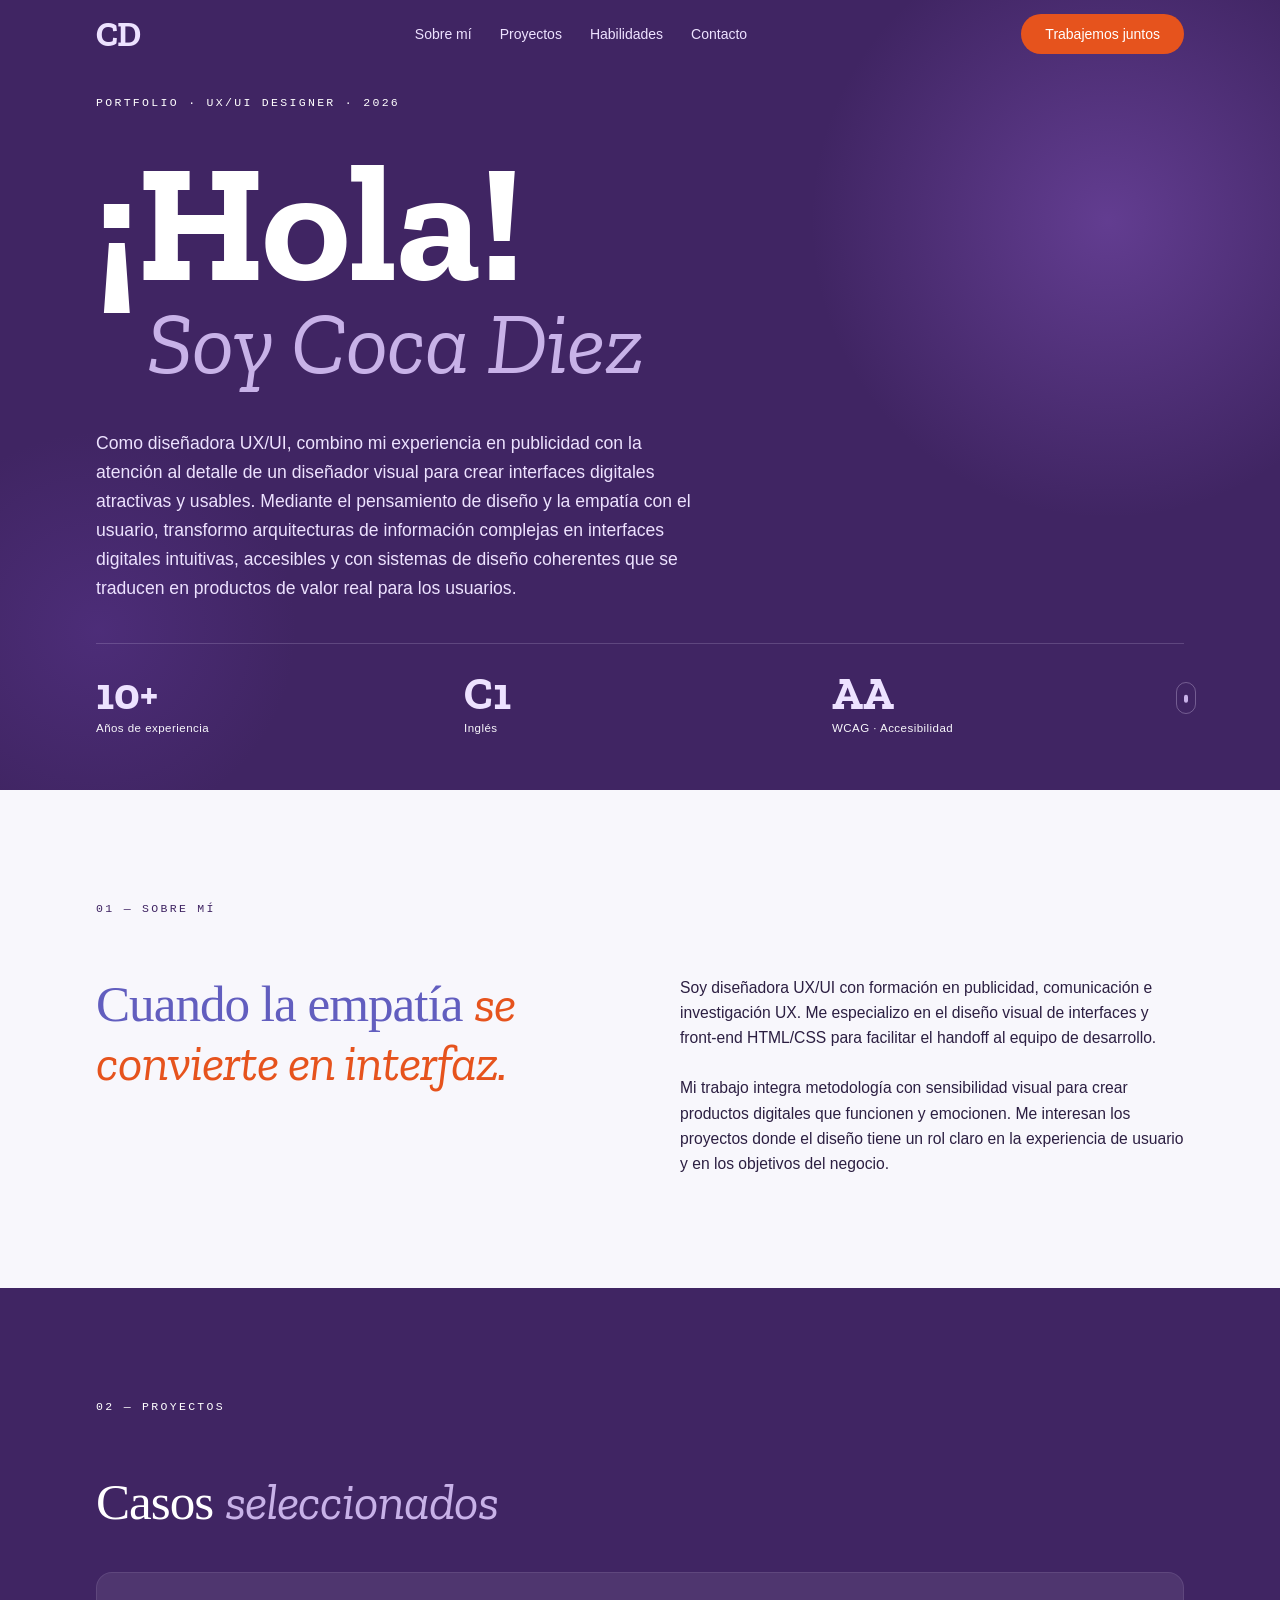
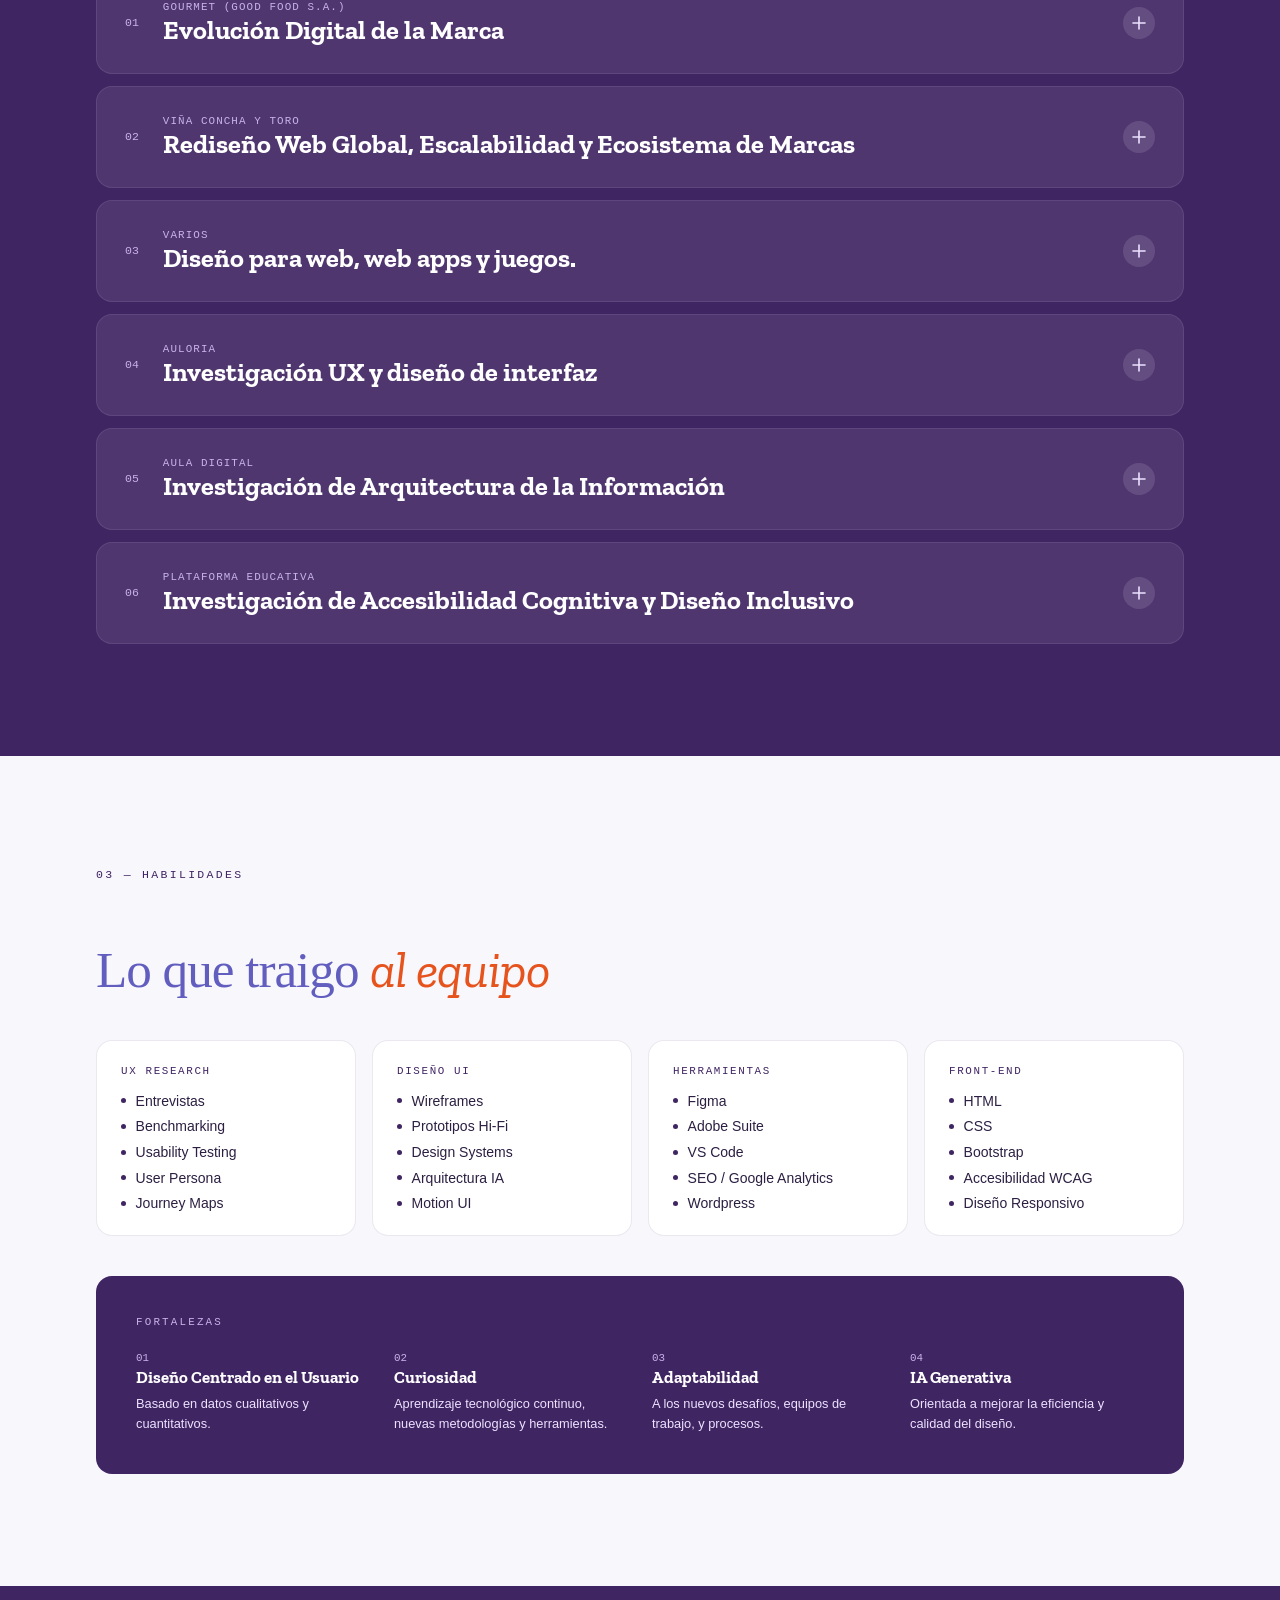
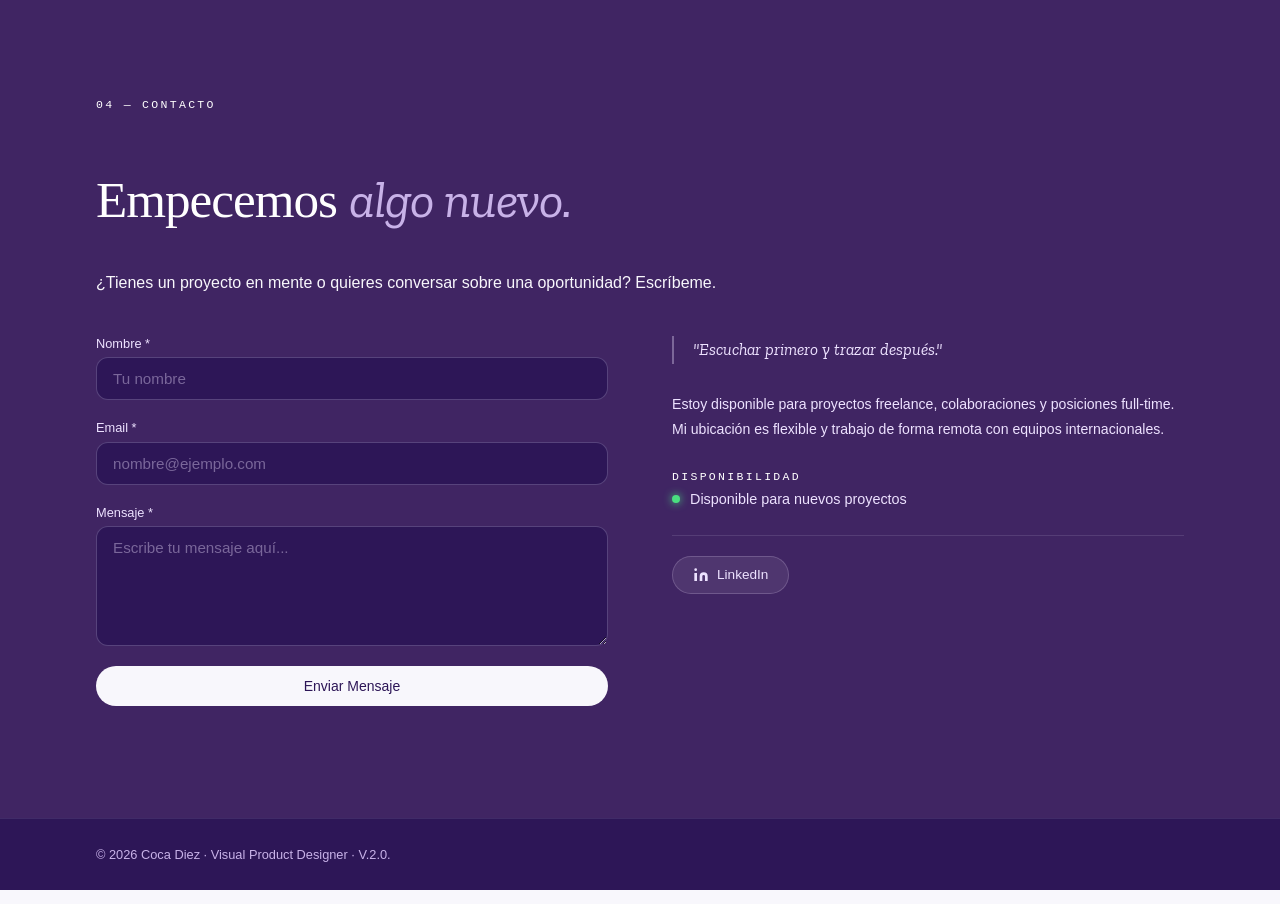
==== commit 95766fd5: "no traducir 2 términos" ====
--- a/index.html
+++ b/index.html
@@ -95,7 +95,7 @@
 
         <dl class="hero__stats" aria-label="Estadísticas">
           <div>
-            <dt class="hero__stat-num">10+</dt>
+            <dt class="hero__stat-num notranslate" translate="no">10+</dt>
             <dd class="hero__stat-label">Años de experiencia</dd>
           </div>
           <div>
@@ -103,7 +103,7 @@
             <dd class="hero__stat-label">Inglés</dd>
           </div>
           <div>
-            <dt class="hero__stat-num">AA</dt>
+            <dt class="hero__stat-num notranslate" translate="no">AA</dt>
             <dd class="hero__stat-label">WCAG · Accesibilidad</dd>
           </div>
         </dl>
--- a/portfolio.css
+++ b/portfolio.css
@@ -171,7 +171,7 @@
 
 /* móvil menu */
 .custom-nav__mobile {
-  background: rgba(248,247,252,.70);
+  background: rgba(248,247,252,.90);
   backdrop-filter: blur(14px);
   max-height: 0; overflow: hidden;
   transition: max-height .3s ease;
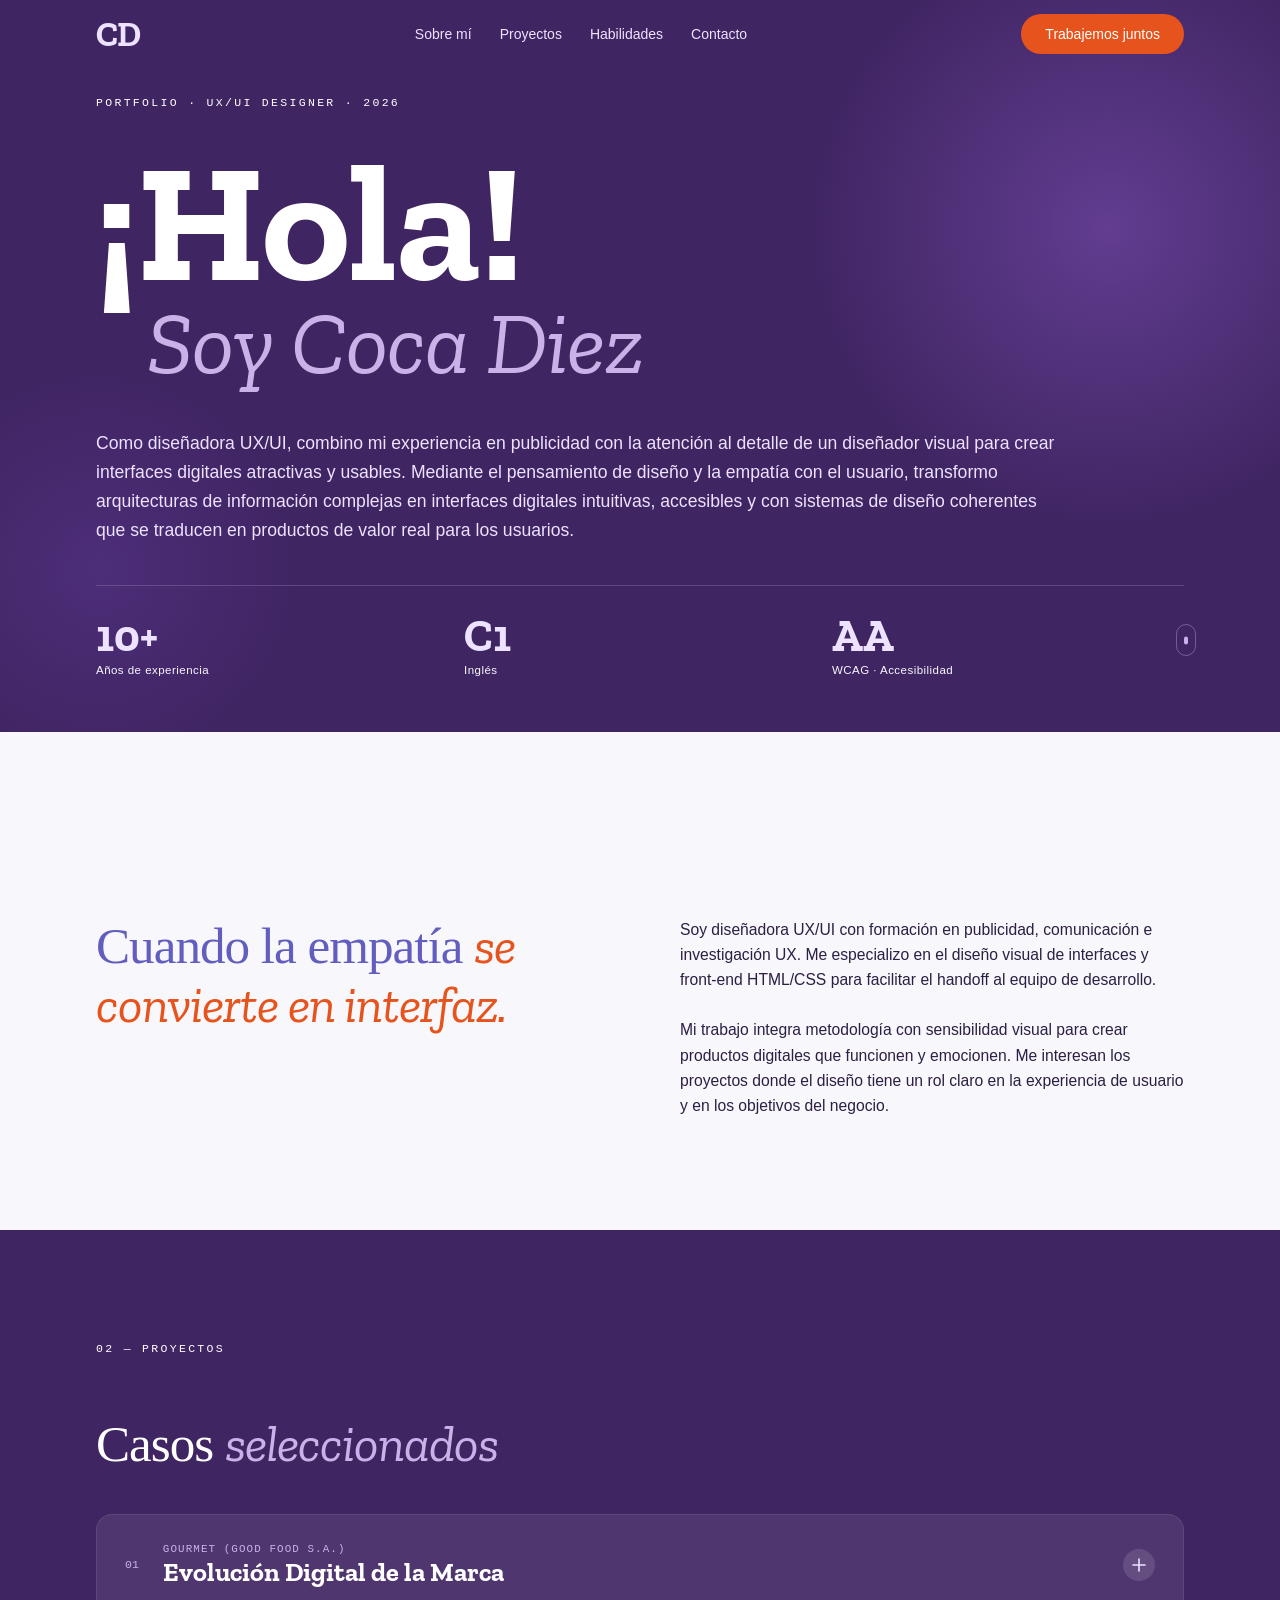
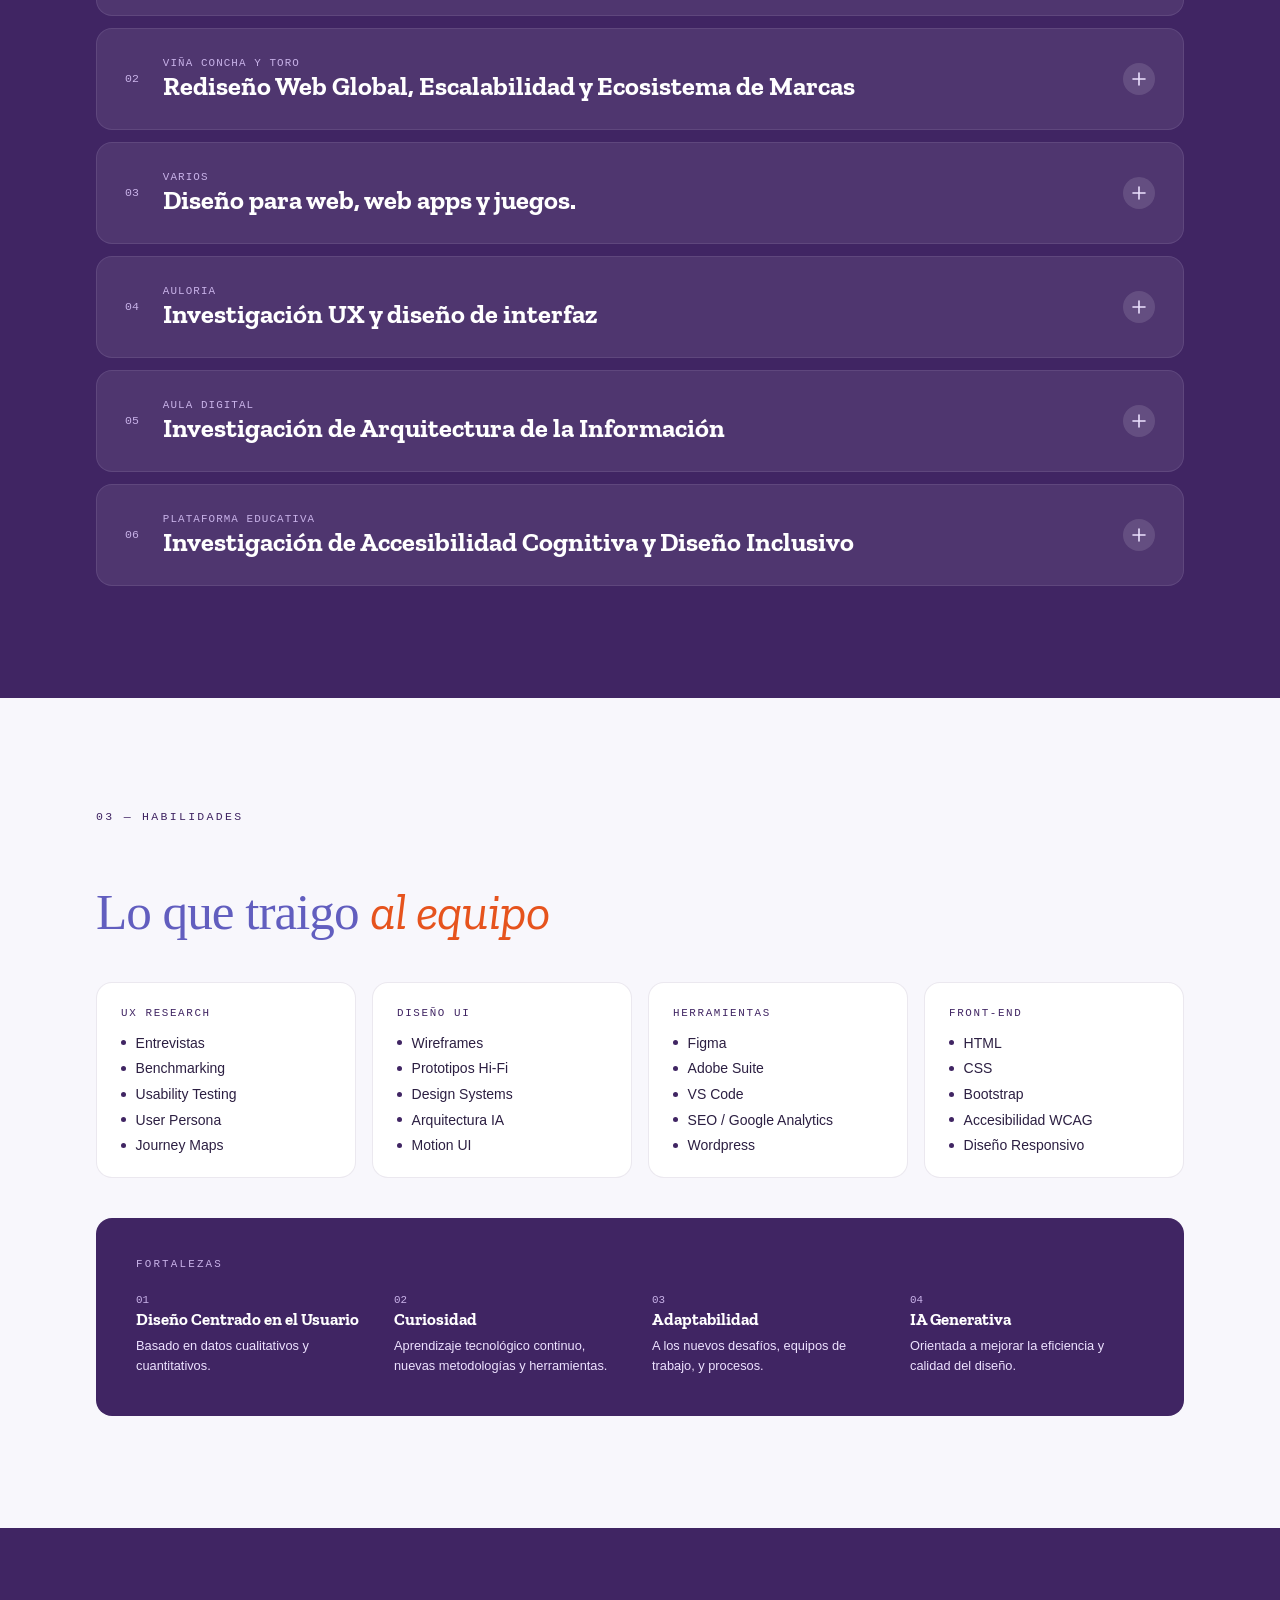
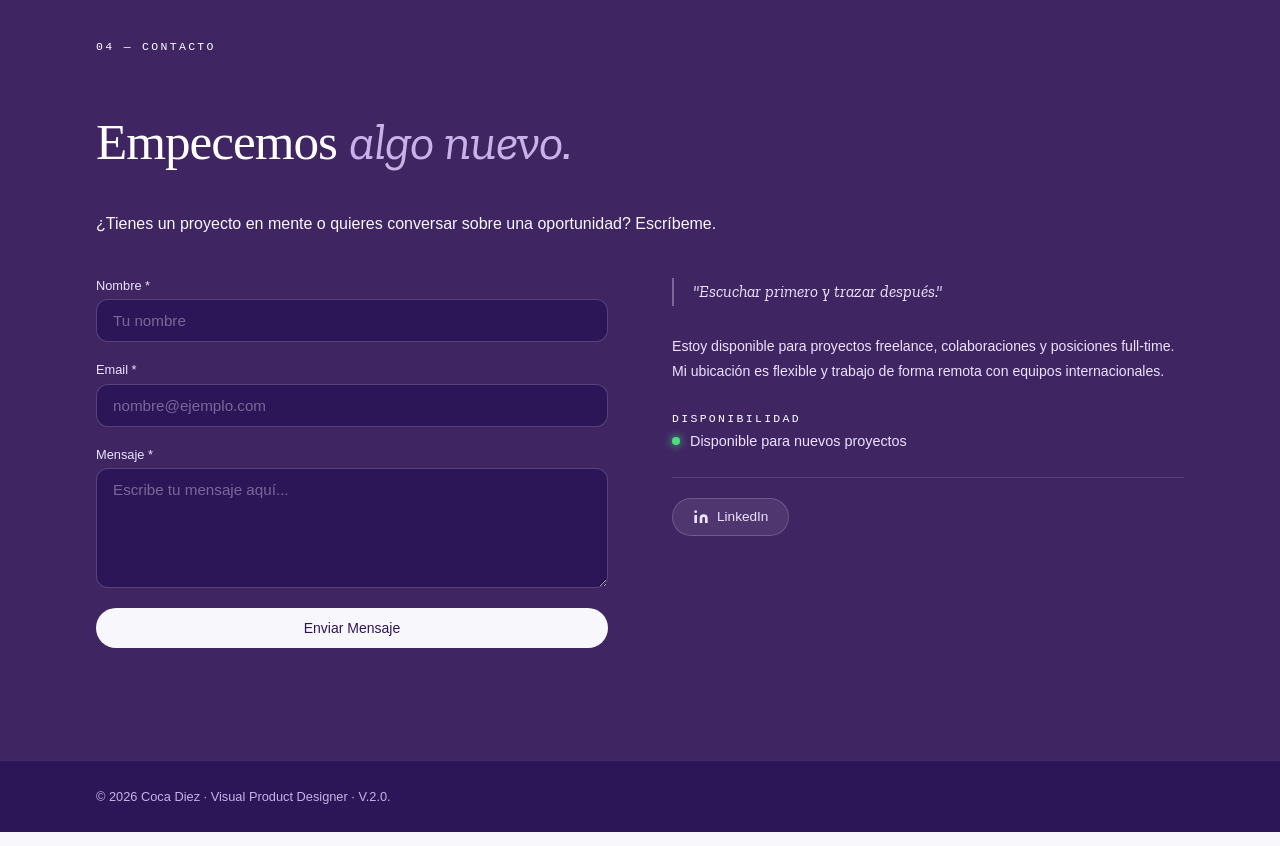
==== commit 79c72e7d: "CORRECCION W3C" ====
--- a/index.html
+++ b/index.html
@@ -13,7 +13,6 @@
     href="https://fonts.googleapis.com/css2?family=Zilla+Slab:ital,wght@0,400;0,600;0,700;1,400;1,600&family=Ubuntu+Sans:ital,wght@0,300;0,400;0,500;0,600;1,300;1,400&family=Ubuntu+Sans+Mono:wght@400;500&display=swap"
     rel="stylesheet" />
   <link rel="stylesheet" href="portfolio.css" />
-  
 </head>
 
 <body>
@@ -140,24 +139,26 @@
         </h2>
         <div class="projects__list fade-in" data-delay="120">
           <!-- PROYECTO 1 -->
-          <article class="project" tabindex="0" aria-expanded="false" aria-label="Good Food — Caso. Expandir detalles" role="button">
+          <article class="project">
             <div class="project__header">
-              <div class="project__meta">
-                <span class="project__num" aria-hidden="true">01</span>
-                <div>
-                  <p class="project__tag">GOURMET (Good Food S.A.)</p>
-                  <h3 class="project__title">
-                    Evolución Digital de la Marca
-                  </h3>
-                </div>
-              </div>
-              <div class="project__toggle" aria-hidden="true">
-                <svg width="14" height="14" viewBox="0 0 14 14" fill="none">
-                  <path d="M7 1v12M1 7h12" stroke="currentColor" stroke-width="1.6" stroke-linecap="round" />
-                </svg>
-              </div>
-            </div>
-            <div class="project__body">
+              <h3 class="project__title">
+                <button type="button" class="project__trigger" aria-expanded="false" aria-controls="project-body-1" id="project-header-1">
+                  <span class="project__meta">
+                    <span class="project__num" aria-hidden="true">01</span>
+                    <span class="project__text">
+                      <span class="project__tag">GOURMET (Good Food S.A.)</span>
+                      <span class="project__heading-text">Evolución Digital de la Marca</span>
+                    </span>
+                  </span>
+                  <span class="project__toggle" aria-hidden="true">
+                    <svg width="14" height="14" viewBox="0 0 14 14" fill="none">
+                      <path d="M7 1v12M1 7h12" stroke="currentColor" stroke-width="1.6" stroke-linecap="round" />
+                    </svg>
+                  </span>
+                </button>
+              </h3>
+            </div>
+            <div class="project__body" id="project-body-1" role="region" aria-labelledby="project-header-1">
               <div class="project__body-inner">
                 <div class="project__gallery">
                   <div class="project__gallery-img-wrapper">
@@ -237,25 +238,26 @@
           </article>
 
           <!-- PROYECTO 2 -->
-          <article class="project" tabindex="0" aria-expanded="false"
-            aria-label="Viña Concha y Toro — Caso. Expandir detalles" role="button">
+          <article class="project">
             <div class="project__header">
-              <div class="project__meta">
-                <span class="project__num" aria-hidden="true">02</span>
-                <div>
-                  <p class="project__tag">Viña Concha y Toro</p>
-                  <h3 class="project__title">
-                    Rediseño Web Global, Escalabilidad y Ecosistema de Marcas
-                  </h3>
-                </div>
-              </div>
-              <div class="project__toggle" aria-hidden="true">
-                <svg width="14" height="14" viewBox="0 0 14 14" fill="none">
-                  <path d="M7 1v12M1 7h12" stroke="currentColor" stroke-width="1.6" stroke-linecap="round" />
-                </svg>
-              </div>
-            </div>
-            <div class="project__body">
+              <h3 class="project__title">
+                <button type="button" class="project__trigger" aria-expanded="false" aria-controls="project-body-2" id="project-header-2">
+                  <span class="project__meta">
+                    <span class="project__num" aria-hidden="true">02</span>
+                    <span class="project__text">
+                      <span class="project__tag">Viña Concha y Toro</span>
+                      <span class="project__heading-text">Rediseño Web Global, Escalabilidad y Ecosistema de Marcas</span>
+                    </span>
+                  </span>
+                  <span class="project__toggle" aria-hidden="true">
+                    <svg width="14" height="14" viewBox="0 0 14 14" fill="none">
+                      <path d="M7 1v12M1 7h12" stroke="currentColor" stroke-width="1.6" stroke-linecap="round" />
+                    </svg>
+                  </span>
+                </button>
+              </h3>
+            </div>
+            <div class="project__body" id="project-body-2" role="region" aria-labelledby="project-header-2">
               <div class="project__body-inner">
                 <div class="project__gallery">
                   <div class="project__gallery-img-wrapper">
@@ -332,24 +334,26 @@
           </article>
 
           <!-- PROYECTO 3 -->
-          <article class="project" tabindex="0" aria-expanded="false" aria-label="Otros Proyectos" role="button">
+          <article class="project">
             <div class="project__header">
-              <div class="project__meta">
-                <span class="project__num" aria-hidden="true">03</span>
-                <div>
-                  <p class="project__tag">Varios</p>
-                  <h3 class="project__title">
-                    Diseño para web, web apps y juegos.
-                  </h3>
-                </div>
-              </div>
-              <div class="project__toggle" aria-hidden="true">
-                <svg width="14" height="14" viewBox="0 0 14 14" fill="none">
-                  <path d="M7 1v12M1 7h12" stroke="currentColor" stroke-width="1.6" stroke-linecap="round" />
-                </svg>
-              </div>
-            </div>
-            <div class="project__body">
+              <h3 class="project__title">
+                <button type="button" class="project__trigger" aria-expanded="false" aria-controls="project-body-3" id="project-header-3">
+                  <span class="project__meta">
+                    <span class="project__num" aria-hidden="true">03</span>
+                    <span class="project__text">
+                      <span class="project__tag">Varios</span>
+                      <span class="project__heading-text">Diseño para web, web apps y juegos.</span>
+                    </span>
+                  </span>
+                  <span class="project__toggle" aria-hidden="true">
+                    <svg width="14" height="14" viewBox="0 0 14 14" fill="none">
+                      <path d="M7 1v12M1 7h12" stroke="currentColor" stroke-width="1.6" stroke-linecap="round" />
+                    </svg>
+                  </span>
+                </button>
+              </h3>
+            </div>
+            <div class="project__body" id="project-body-3" role="region" aria-labelledby="project-header-3">
               <div class="project__body-inner">
                 <div class="project__gallery">
                   <div class="project__gallery-img-wrapper">
@@ -439,22 +443,26 @@
           </article>
 
           <!-- PROYECTO 4 -->
-          <article class="project" tabindex="0" aria-expanded="false" aria-label="Auloria — EdTech. Expandir detalles" role="button">
+          <article class="project">
             <div class="project__header">
-              <div class="project__meta">
-                <span class="project__num" aria-hidden="true">04</span>
-                <div>
-                  <p class="project__tag">Auloria</p>
-                  <h3 class="project__title">Investigación UX y diseño de interfaz</h3>
-                </div>
-              </div>
-              <div class="project__toggle" aria-hidden="true">
-                <svg width="14" height="14" viewBox="0 0 14 14" fill="none">
-                  <path d="M7 1v12M1 7h12" stroke="currentColor" stroke-width="1.6" stroke-linecap="round" />
-                </svg>
-              </div>
-            </div>
-            <div class="project__body">
+              <h3 class="project__title">
+                <button type="button" class="project__trigger" aria-expanded="false" aria-controls="project-body-4" id="project-header-4">
+                  <span class="project__meta">
+                    <span class="project__num" aria-hidden="true">04</span>
+                    <span class="project__text">
+                      <span class="project__tag">Auloria</span>
+                      <span class="project__heading-text">Investigación UX y diseño de interfaz</span>
+                    </span>
+                  </span>
+                  <span class="project__toggle" aria-hidden="true">
+                    <svg width="14" height="14" viewBox="0 0 14 14" fill="none">
+                      <path d="M7 1v12M1 7h12" stroke="currentColor" stroke-width="1.6" stroke-linecap="round" />
+                    </svg>
+                  </span>
+                </button>
+              </h3>
+            </div>
+            <div class="project__body" id="project-body-4" role="region" aria-labelledby="project-header-4">
               <div class="project__body-inner">
                 <div class="project__gallery">
                   <div class="project__gallery-img-wrapper">
@@ -515,23 +523,26 @@
           </article>
 
           <!-- PROYECTO 5 -->
-          <article class="project" tabindex="0" aria-expanded="false"
-            aria-label="Aula Digital — IA · Arquitectura. Expandir detalles" role="button">
+          <article class="project">
             <div class="project__header">
-              <div class="project__meta">
-                <span class="project__num" aria-hidden="true">05</span>
-                <div>
-                  <p class="project__tag">Aula Digital</p>
-                  <h3 class="project__title">Investigación de Arquitectura de la Información</h3>
-                </div>
-              </div>
-              <div class="project__toggle" aria-hidden="true">
-                <svg width="14" height="14" viewBox="0 0 14 14" fill="none">
-                  <path d="M7 1v12M1 7h12" stroke="currentColor" stroke-width="1.6" stroke-linecap="round" />
-                </svg>
-              </div>
-            </div>
-            <div class="project__body">
+              <h3 class="project__title">
+                <button type="button" class="project__trigger" aria-expanded="false" aria-controls="project-body-5" id="project-header-5">
+                  <span class="project__meta">
+                    <span class="project__num" aria-hidden="true">05</span>
+                    <span class="project__text">
+                      <span class="project__tag">Aula Digital</span>
+                      <span class="project__heading-text">Investigación de Arquitectura de la Información</span>
+                    </span>
+                  </span>
+                  <span class="project__toggle" aria-hidden="true">
+                    <svg width="14" height="14" viewBox="0 0 14 14" fill="none">
+                      <path d="M7 1v12M1 7h12" stroke="currentColor" stroke-width="1.6" stroke-linecap="round" />
+                    </svg>
+                  </span>
+                </button>
+              </h3>
+            </div>
+            <div class="project__body" id="project-body-5" role="region" aria-labelledby="project-header-5">
               <div class="project__body-inner">
                 <div class="project__gallery">
                   <div class="project__gallery-img-wrapper">
@@ -611,23 +622,26 @@
           </article>
 
           <!-- PROYECTO 6 -->
-          <article class="project" tabindex="0" aria-expanded="false"
-            aria-label="Aula Digital Research — UX Research · Accesibilidad. Expandir detalles" role="button">
+          <article class="project">
             <div class="project__header">
-              <div class="project__meta">
-                <span class="project__num" aria-hidden="true">06</span>
-                <div>
-                  <p class="project__tag">Plataforma educativa</p>
-                  <h3 class="project__title">Investigación de Accesibilidad Cognitiva y Diseño Inclusivo</h3>
-                </div>
-              </div>
-              <div class="project__toggle" aria-hidden="true">
-                <svg width="14" height="14" viewBox="0 0 14 14" fill="none">
-                  <path d="M7 1v12M1 7h12" stroke="currentColor" stroke-width="1.6" stroke-linecap="round" />
-                </svg>
-              </div>
-            </div>
-            <div class="project__body">
+              <h3 class="project__title">
+                <button type="button" class="project__trigger" aria-expanded="false" aria-controls="project-body-6" id="project-header-6">
+                  <span class="project__meta">
+                    <span class="project__num" aria-hidden="true">06</span>
+                    <span class="project__text">
+                      <span class="project__tag">Plataforma educativa</span>
+                      <span class="project__heading-text">Investigación de Accesibilidad Cognitiva y Diseño Inclusivo</span>
+                    </span>
+                  </span>
+                  <span class="project__toggle" aria-hidden="true">
+                    <svg width="14" height="14" viewBox="0 0 14 14" fill="none">
+                      <path d="M7 1v12M1 7h12" stroke="currentColor" stroke-width="1.6" stroke-linecap="round" />
+                    </svg>
+                  </span>
+                </button>
+              </h3>
+            </div>
+            <div class="project__body" id="project-body-6" role="region" aria-labelledby="project-header-6">
               <div class="project__body-inner">
                 <div class="project__gallery">
                   <div class="project__gallery-img-wrapper">
@@ -926,24 +940,18 @@
     });
 
     // ========== PROYECTOS: acordeón accesible (delegado) ==========
-    function toggleProject(el) {
-      const isOpen = el.getAttribute("aria-expanded") === "true";
-      el.setAttribute("aria-expanded", String(!isOpen));
-      el.classList.toggle("project--open", !isOpen);
+    function toggleProject(triggerBtn) {
+      const project = triggerBtn.closest(".project");
+      const isOpen = triggerBtn.getAttribute("aria-expanded") === "true";
+      triggerBtn.setAttribute("aria-expanded", String(!isOpen));
+      project.classList.toggle("project--open", !isOpen);
     }
 
     const projectsList = document.querySelector(".projects__list");
     if (projectsList) {
       projectsList.addEventListener("click", (event) => {
-        const project = event.target.closest(".project");
-        if (project) toggleProject(project);
-      });
-      projectsList.addEventListener("keydown", (event) => {
-        if (event.key !== "Enter" && event.key !== " ") return;
-        const project = event.target.closest(".project");
-        if (!project) return;
-        event.preventDefault();
-        toggleProject(project);
+        const trigger = event.target.closest(".project__trigger");
+        if (trigger) toggleProject(trigger);
       });
     }
 
--- a/portfolio.css
+++ b/portfolio.css
@@ -12,7 +12,7 @@
 a { text-decoration: none; }
 button { font-family: inherit; }
 
-/* ───────────────────────  tokens de diseño ─────────────────────────────────── */
+/* ────────── tokens de diseño ────────────── */
 :root {
   --purple:      #402563;
   --purple-deep: #2D1657;
@@ -44,7 +44,7 @@
 @media (min-width: 640px)  { :root { --px: 1.5rem; } }
 @media (min-width: 1024px) { :root { --px: 2rem; } }
 
-/* ─────────────────────── Skip link ───────────────────────────────── */
+/* ------------ saltar al contenido principal ───────────────────────────────── */
 .skip-link {
   position: fixed; top: 1rem; left: 1rem; z-index: 200;
   padding: .5rem 1rem; border-radius: .5rem;
@@ -54,7 +54,7 @@
 }
 .skip-link:focus { transform: translateY(0); }
 
-/* ──────────────────────── Animación de Fade-in  ───────────────────────────────── */
+/* ──────────────────────── Animación de Fade-in ───────────────────────────────── */
 .fade-in { opacity: 0; transform: translateY(24px); transition: opacity .6s ease, transform .6s ease; }
 .fade-in--visible { opacity: 1; transform: translateY(0); }
 
@@ -230,7 +230,7 @@
   font-size: clamp(3.5rem, 15vw, 10.5rem);
   font-weight: 700; color: #fff;
   line-height: .88;
-  animation: floatGlow 4s ease-in-out infinite;
+  animation: floatGlow 10s ease-in-out infinite;
 }
 @keyframes floatGlow {
   0%, 100% {
@@ -262,7 +262,7 @@
 .hero__bio {
   font-family: var(--sans); color: var(--lavender-hi);
   font-size: clamp(.95rem, 2.5vw, 1.1rem); line-height: 1.65; font-weight: 400;
-  max-width: 37.5rem; /* corregido: antes "600" sin unidad (declaración inválida, se ignoraba) */
+  max-width: 60rem;
 }
 .hero__bio strong { font-weight: 600; color: #fff; }
 
@@ -301,27 +301,53 @@
 .projects__list { display: flex; flex-direction: column; gap: .75rem; }
 
 .project {
-  border-radius: var(--radius); overflow: hidden; cursor: pointer;
+  border-radius: var(--radius); overflow: hidden;
   background: rgba(255,255,255,.08);
   border: 1px solid rgba(237,226,255,.1);
   transition: border-color .2s;
+}
+.project--open { border-color: rgba(237,226,255,.28); }
+
+.project__header {
+  margin: 0;
+  padding: 0;
+}
+
+.project__title {
+  margin: 0;
+  font-size: inherit;
+  font-weight: inherit;
+}
+
+.project__trigger {
+  width: 100%;
+  background: transparent;
+  border: none;
+  font: inherit;
+  color: inherit;
+  text-align: left;
+  cursor: pointer;
+  
+  display: flex;
+  align-items: center;
+  justify-content: space-between;
+  gap: 1rem;
+  padding: 1.25rem;
   outline: none;
 }
-.project:focus-visible { outline: 2px solid var(--lavender-hi); outline-offset: 2px; }
-.project--open { border-color: rgba(237,226,255,.28); }
-
-.project__header {
-  display: flex; align-items: center; justify-content: space-between; gap: 1rem;
-  padding: 1.25rem;
-}
-@media (min-width: 768px) { .project__header { padding: 1.75rem; } }
+.project__trigger:focus-visible {
+  outline: 2px solid var(--lavender-hi);
+  outline-offset: -2px;
+}
+@media (min-width: 768px) { .project__trigger { padding: 1.75rem; } }
 
 .project__meta { display: flex; align-items: center; gap: 1rem; min-width: 0; }
 @media (min-width: 768px) { .project__meta { gap: 1.5rem; } }
 
+.project__text { display: flex; flex-direction: column; min-width: 0; }
 .project__num { font-family: var(--mono); color: var(--lavender-md); font-size: .72rem; flex-shrink: 0; }
 .project__tag { font-family: var(--mono); color: var(--lavender-md); font-size: .68rem; letter-spacing: .1em; text-transform: uppercase; margin-bottom: 3px; }
-.project__title { font-family: var(--serif); color: #fff; font-size: clamp(1.1rem, 3.5vw, 1.65rem); font-weight: 700; line-height: 1.1; }
+.project__heading-text { font-family: var(--serif); color: #fff; font-size: clamp(1.1rem, 3.5vw, 1.65rem); font-weight: 700; line-height: 1.1; }
 
 .project__toggle {
   width: 2rem; height: 2rem; border-radius: 50%; flex-shrink: 0;
@@ -331,7 +357,7 @@
 }
 .project--open .project__toggle { transform: rotate(45deg); }
 
-/* -----Accordeon ---- */
+/* ----- Accordeon ----- */
 .project__body { display: grid; grid-template-rows: 0fr; transition: grid-template-rows .32s ease; }
 .project--open .project__body { grid-template-rows: 1fr; }
 
@@ -339,7 +365,7 @@
   overflow: hidden;
   display: grid; gap: 1.5rem;
   padding: 0 1.25rem;
-  align-items: start; /* la galería no se estira para igualar la altura del texto */
+  align-items: start;
 }
 .project--open .project__body-inner { padding-bottom: 1.5rem; }
 @media (min-width: 768px) {
@@ -372,9 +398,7 @@
   border: 1px solid rgba(255, 255, 255, 0.25);
 }
 
-/* ── Galería de imágenes del proyecto ─────────────────────────────────────────
-   Ojo, cada imagen reserva su espacio con `aspect-ratio` no se necesitan las dimensiones
-   intrínsecas reales de cada foto: `object-fit: cover` evita la deformación.*/
+/* ── Galería de imágenes del proyecto ───────────────────────────────────────── */
 .project__gallery {
   display: grid;
   grid-template-columns: repeat(2, 1fr);
@@ -389,13 +413,14 @@
 
 .project__gallery-img-wrapper {
   display: block;
-  width: 100%;
-  aspect-ratio: var(--gallery-ratio);
+  width: 90%;
   overflow: hidden;
   border-radius: var(--radius-sm);
   border: 1px solid rgba(237, 226, 255, 0.1);
   transition: border-color 0.2s, transform 0.2s;
-  background: var(--purple-deep);
+  background: transparent;
+  line-height: 0;
+  height: auto !important;
 }
 .project__gallery-img-wrapper:hover {
   border-color: rgba(237, 226, 255, 0.4);
@@ -405,8 +430,7 @@
 .project__gallery-img {
   display: block;
   width: 100%;
-  height: 100%;
-  object-fit: cover;
+  height: auto;
   border-radius: calc(var(--radius-sm) - 1px);
 }
 
@@ -620,3 +644,54 @@
   *, *::before, *::after { animation-duration: .01ms !important; transition-duration: .01ms !important; }
   .fade-in { opacity: 1; transform: none; }
 }
+/* ── Proyecto 00 en galería en 1 columna e imagen completa ────── */
+.project__body-inner.project__body-inner--doc {
+  align-items: start;
+}
+@media (min-width: 768px) {
+  .project__body-inner.project__body-inner--doc {
+    grid-template-columns: 1fr 2fr;
+  }
+}
+
+.project__gallery.project__gallery--doc {
+  grid-template-columns: 1fr;
+}
+
+.project__gallery-img-wrapper.project__gallery-img-wrapper--doc {
+  aspect-ratio: auto;
+  background: transparent;
+}
+
+.project__gallery-img.project__gallery-img--doc {
+  height: auto;
+  object-fit: contain;
+}
+
+/* Grillas de Colores (Desktop / Por defecto) */
+.color-grid-row-1 {
+  display: grid; grid-template-columns: repeat(4, 1fr); gap: 0.1rem;
+}
+
+.color-card {
+  margin-top: 1rem;
+  margin-bottom: 1rem;
+  padding-left: 1rem;
+  display: flex;
+  flex-direction: column;
+}
+.swatch {
+  width: 3.5rem;
+  height: 3.5rem;
+  border-radius: 5rem;
+  margin-bottom: 0.5rem;
+  border: 1px solid var(--purple-deep);
+}
+.color-hex {
+  font-family: var(--mono);
+  font-size: .72rem;
+  font-weight: 500;
+  color: var(--light-bg);
+  margin-bottom: 0.5rem;
+  padding-bottom: 0.2rem;
+}
